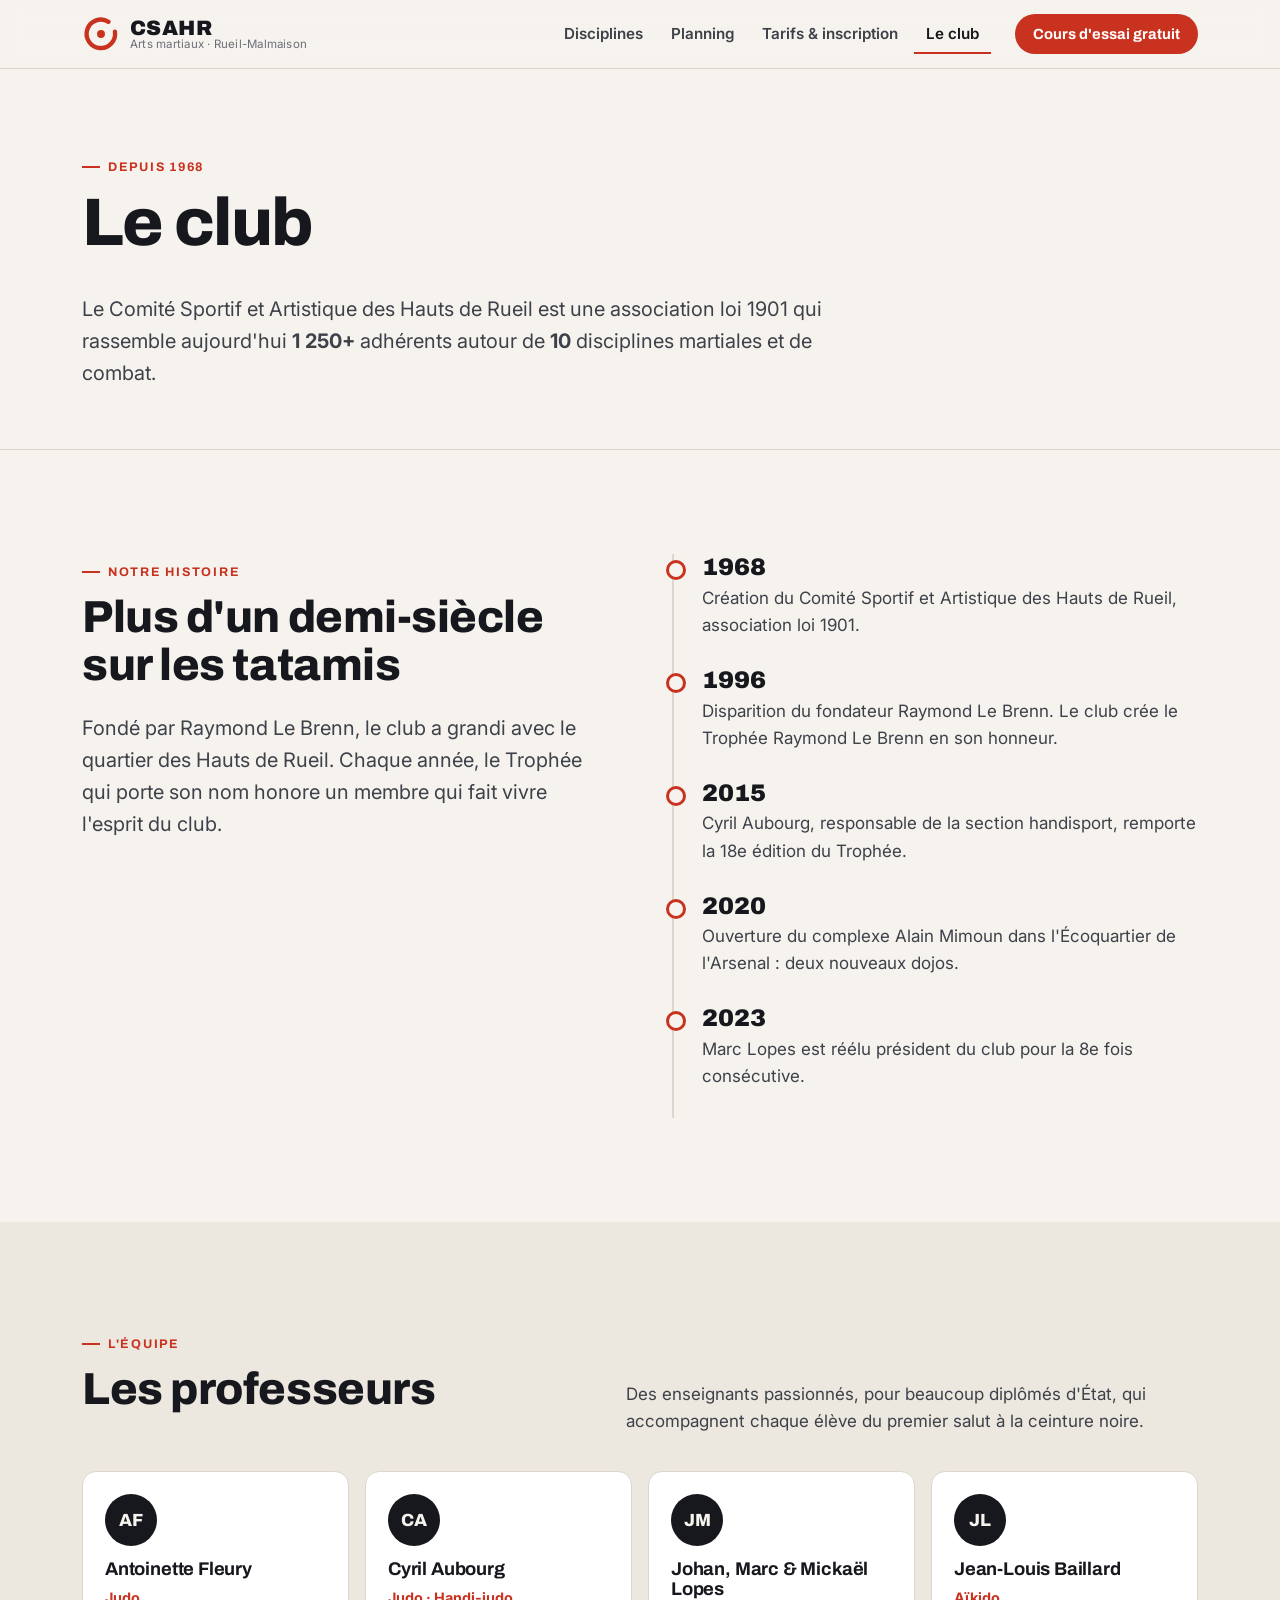
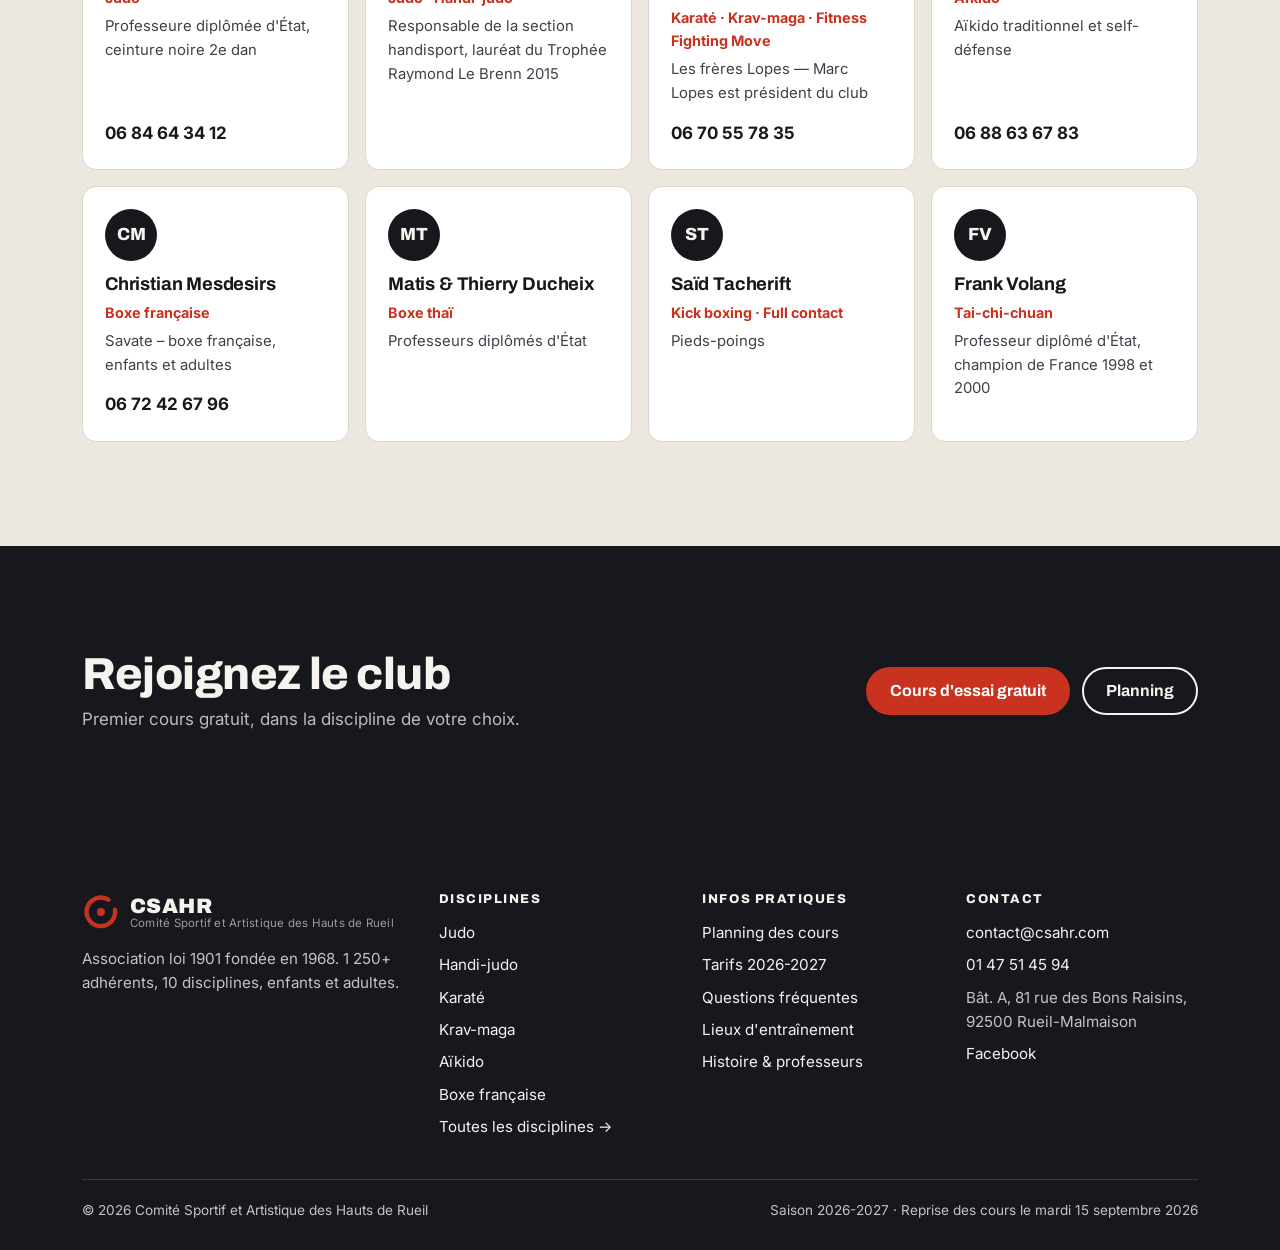
==== club.html @ a5fdcc59 "Refonte complète du site CSAHR Rueil (UX/UI) Site statique sans build : accueil avec sélecteur de di" ====
<!doctype html>
<html lang="fr">
<head>
  <meta charset="utf-8">
  <meta name="viewport" content="width=device-width, initial-scale=1">
  <title>Le club — CSAHR Rueil-Malmaison</title>
  <meta name="description" content="Histoire du Comité Sportif et Artistique des Hauts de Rueil depuis 1968, et l'équipe de professeurs.">
  <meta name="theme-color" content="#16181d">
  <link rel="icon" href="assets/favicon.svg" type="image/svg+xml">
  <link rel="preconnect" href="https://fonts.googleapis.com">
  <link rel="preconnect" href="https://fonts.gstatic.com" crossorigin>
  <link href="https://fonts.googleapis.com/css2?family=Archivo:wght@600;700;800;900&family=Inter:wght@400;500;600;700&display=swap" rel="stylesheet">
  <link rel="stylesheet" href="assets/css/style.css">
</head>
<body data-page="club">
  <a class="skip" href="#main">Aller au contenu</a>
  <header id="site-header"></header>
  <main id="main">

    <section class="page-head">
      <div class="wrap">
        <span class="eyebrow">Depuis 1968</span>
        <h1>Le club</h1>
        <p class="lead">Le Comité Sportif et Artistique des Hauts de Rueil est une association loi 1901 qui rassemble aujourd'hui <strong id="club-members"></strong> adhérents autour de <strong id="club-disciplines"></strong> disciplines martiales et de combat.</p>
      </div>
    </section>

    <section class="section">
      <div class="wrap two-col">
        <div>
          <span class="eyebrow">Notre histoire</span>
          <h2>Plus d'un demi-siècle sur les tatamis</h2>
          <p class="lead">Fondé par Raymond Le Brenn, le club a grandi avec le quartier des Hauts de Rueil. Chaque année, le Trophée qui porte son nom honore un membre qui fait vivre l'esprit du club.</p>
        </div>
        <ol class="timeline" id="timeline"></ol>
      </div>
    </section>

    <section class="section section--tint" id="professeurs">
      <div class="wrap">
        <div class="section-head">
          <div><span class="eyebrow">L'équipe</span><h2>Les professeurs</h2></div>
          <p>Des enseignants passionnés, pour beaucoup diplômés d'État, qui accompagnent chaque élève du premier salut à la ceinture noire.</p>
        </div>
        <div class="teachers" id="teachers"></div>
      </div>
    </section>

    <section class="section section--ink">
      <div class="wrap cta-band">
        <div><h2>Rejoignez le club</h2><p>Premier cours gratuit, dans la discipline de votre choix.</p></div>
        <div class="actions"><a class="btn btn--primary" href="infos.html#essai">Cours d'essai gratuit</a><a class="btn btn--ghost" href="planning.html">Planning</a></div>
      </div>
    </section>
  </main>
  <footer id="site-footer"></footer>
  <script src="assets/js/data.js"></script>
  <script src="assets/js/app.js"></script>
</body>
</html>
---- assets/css/style.css ----
/* =========================================================
   CSAHR — design system
   ========================================================= */
:root {
  --paper: #f6f3ee;
  --paper-2: #ece7df;
  --card: #ffffff;
  --ink: #16181d;
  --ink-2: #3d4149;
  --muted: #6b6f78;
  --line: #dcd6cc;
  --accent: #c8321f;
  --accent-ink: #ffffff;
  --accent-soft: #f7e1dc;
  --focus: #1f5fd1;

  --fam-japonais: #c8321f;
  --fam-pieds-poings: #1f4fa8;
  --fam-self-defense: #2a2d33;
  --fam-bien-etre: #2f7d5b;

  --radius: 14px;
  --radius-sm: 8px;
  --shadow: 0 1px 2px rgba(22, 24, 29, .06), 0 8px 24px rgba(22, 24, 29, .06);
  --maxw: 1180px;
  --gutter: clamp(16px, 4vw, 32px);
  --font-display: "Archivo", system-ui, sans-serif;
  --font-body: "Inter", system-ui, -apple-system, "Segoe UI", sans-serif;
}

@media (prefers-color-scheme: dark) {
  :root:not([data-theme="light"]) {
    --paper: #121317;
    --paper-2: #1a1c21;
    --card: #1e2026;
    --ink: #f2efe9;
    --ink-2: #c9c6c0;
    --muted: #9a9ca3;
    --line: #2e3138;
    --accent: #e5503b;
    --accent-soft: #3a1d18;
    --focus: #7aa7ff;
    --fam-pieds-poings: #5d8be0;
    --fam-self-defense: #a9adb6;
    --fam-bien-etre: #4fb486;
    --shadow: 0 1px 2px rgba(0, 0, 0, .3), 0 8px 24px rgba(0, 0, 0, .25);
  }
}

* { box-sizing: border-box; }
html { scroll-behavior: smooth; -webkit-text-size-adjust: 100%; }
body {
  margin: 0;
  background: var(--paper);
  color: var(--ink);
  font: 400 17px/1.6 var(--font-body);
  -webkit-font-smoothing: antialiased;
}
img, svg { display: block; max-width: 100%; }
a { color: inherit; }
:focus-visible { outline: 3px solid var(--focus); outline-offset: 2px; border-radius: 4px; }
h1, h2, h3, h4 { font-family: var(--font-display); line-height: 1.08; margin: 0 0 .5em; letter-spacing: -.01em; }
h1 { font-size: clamp(2.5rem, 7vw, 5.2rem); font-weight: 800; letter-spacing: -.025em; }
h2 { font-size: clamp(1.8rem, 4vw, 2.8rem); font-weight: 800; }
h3 { font-size: 1.25rem; font-weight: 700; }
p { margin: 0 0 1em; }
.sr-only { position: absolute; width: 1px; height: 1px; overflow: hidden; clip: rect(0 0 0 0); white-space: nowrap; }
.skip { position: absolute; left: -999px; top: 8px; background: var(--ink); color: var(--paper); padding: 8px 14px; border-radius: 6px; z-index: 100; }
.skip:focus { left: 8px; }

.wrap { max-width: var(--maxw); margin: 0 auto; padding: 0 var(--gutter); }
.section { padding: clamp(56px, 9vw, 104px) 0; }
.section--tint { background: var(--paper-2); }
.section--ink { background: var(--ink); color: var(--paper); }
.eyebrow {
  display: inline-flex; align-items: center; gap: 8px;
  font: 700 .78rem/1 var(--font-display); text-transform: uppercase; letter-spacing: .14em;
  color: var(--accent); margin-bottom: 14px;
}
.eyebrow::before { content: ""; width: 18px; height: 2px; background: currentColor; }
.lead { font-size: clamp(1.05rem, 1.6vw, 1.25rem); color: var(--ink-2); max-width: 60ch; }
.section-head { display: flex; flex-wrap: wrap; align-items: end; justify-content: space-between; gap: 16px 32px; margin-bottom: 36px; }
.section-head p { margin: 0; max-width: 52ch; color: var(--ink-2); }

/* ---------- Buttons ---------- */
.btn {
  display: inline-flex; align-items: center; justify-content: center; gap: 8px;
  min-height: 48px; padding: 0 22px; border-radius: 999px; border: 2px solid transparent;
  font: 700 1rem/1 var(--font-display); text-decoration: none; cursor: pointer;
  transition: transform .15s ease, background .15s ease, color .15s ease, border-color .15s ease;
}
.btn:active { transform: translateY(1px); }
.btn--primary { background: var(--accent); color: var(--accent-ink); }
.btn--primary:hover { background: color-mix(in srgb, var(--accent) 86%, black); }
.btn--ghost { border-color: var(--ink); color: var(--ink); background: transparent; }
.btn--ghost:hover { background: var(--ink); color: var(--paper); }
.section--ink .btn--ghost { border-color: var(--paper); color: var(--paper); }
.section--ink .btn--ghost:hover { background: var(--paper); color: var(--ink); }
.btn--sm { min-height: 40px; padding: 0 16px; font-size: .92rem; }
.btn svg { width: 18px; height: 18px; }

/* ---------- Header ---------- */
.site-header {
  position: sticky; top: 0; z-index: 50;
  background: color-mix(in srgb, var(--paper) 88%, transparent);
  backdrop-filter: saturate(1.4) blur(12px);
  -webkit-backdrop-filter: saturate(1.4) blur(12px);
  border-bottom: 1px solid var(--line);
}
.site-header .wrap { display: flex; align-items: center; gap: 24px; height: 68px; }
.brand { display: flex; align-items: center; gap: 10px; text-decoration: none; margin-right: auto; }
.brand-mark { width: 38px; height: 38px; color: var(--accent); flex: none; }
.brand-text { display: flex; flex-direction: column; line-height: 1.05; }
.brand-text strong { font: 900 1.3rem/1 var(--font-display); letter-spacing: .02em; }
.brand-text span { font-size: .72rem; color: var(--muted); letter-spacing: .02em; }
.nav { display: flex; align-items: center; gap: 4px; }
.nav a {
  text-decoration: none; font-weight: 600; font-size: .95rem; color: var(--ink-2);
  padding: 8px 12px; border-radius: 8px;
}
.nav a:hover { color: var(--ink); background: var(--paper-2); }
.nav a[aria-current="page"] { color: var(--ink); box-shadow: inset 0 -2px 0 var(--accent); border-radius: 0; }
.menu-toggle {
  display: none; width: 44px; height: 44px; border: 0; background: transparent; color: var(--ink);
  border-radius: 10px; cursor: pointer;
}
.menu-toggle svg { width: 26px; height: 26px; margin: auto; }

@media (max-width: 920px) {
  .menu-toggle { display: grid; }
  .header-cta { display: none; }
  .nav {
    position: fixed; inset: 68px 0 auto 0; flex-direction: column; align-items: stretch; gap: 0;
    background: var(--paper); border-bottom: 1px solid var(--line); padding: 8px var(--gutter) 20px;
    transform: translateY(-8px); opacity: 0; visibility: hidden; transition: .2s ease;
    box-shadow: var(--shadow);
  }
  .nav.is-open { transform: none; opacity: 1; visibility: visible; }
  .nav a { padding: 14px 4px; font-size: 1.1rem; border-bottom: 1px solid var(--line); border-radius: 0; }
  .nav a[aria-current="page"] { box-shadow: inset 3px 0 0 var(--accent); padding-left: 14px; }
  .nav .btn { margin-top: 16px; }
}
@media (min-width: 921px) { .nav .btn { display: none; } }

/* ---------- Hero ---------- */
.hero { position: relative; overflow: hidden; padding: clamp(48px, 8vw, 96px) 0 clamp(56px, 8vw, 88px); }
.hero-grid { display: grid; grid-template-columns: 1.15fr .85fr; gap: clamp(32px, 5vw, 64px); align-items: center; }
.hero h1 span { color: var(--accent); }
.hero .lead { margin-bottom: 28px; }
.hero-actions { display: flex; flex-wrap: wrap; gap: 12px; }
.hero-enso {
  position: absolute; right: -120px; top: -80px; width: 620px; height: 620px;
  color: var(--accent); opacity: .07; pointer-events: none;
}
.badge-row { display: flex; flex-wrap: wrap; gap: 8px 20px; margin-top: 28px; color: var(--ink-2); font-size: .93rem; }
.badge-row span { display: inline-flex; align-items: center; gap: 6px; }
.badge-row svg { width: 18px; height: 18px; color: var(--accent); }

@media (max-width: 920px) { .hero-grid { grid-template-columns: 1fr; } }

/* ---------- Finder ---------- */
.finder {
  background: var(--card); border: 1px solid var(--line); border-radius: 20px;
  padding: clamp(20px, 3vw, 28px); box-shadow: var(--shadow); position: relative;
}
.finder h2 { font-size: 1.5rem; margin-bottom: 4px; }
.finder > p { color: var(--muted); font-size: .95rem; }
.field { margin-top: 18px; }
.field-label { display: block; font-weight: 700; font-size: .85rem; text-transform: uppercase; letter-spacing: .08em; color: var(--muted); margin-bottom: 8px; }
.chips { display: flex; flex-wrap: wrap; gap: 8px; }
.chip {
  border: 1.5px solid var(--line); background: transparent; color: var(--ink);
  min-height: 40px; padding: 0 14px; border-radius: 999px; font: 600 .92rem/1 var(--font-body); cursor: pointer;
  transition: .15s ease;
}
.chip:hover { border-color: var(--ink-2); }
.chip[aria-pressed="true"] { background: var(--ink); border-color: var(--ink); color: var(--paper); }
.finder-results { margin-top: 20px; border-top: 1px solid var(--line); padding-top: 16px; }
.finder-count { font-size: .9rem; color: var(--muted); margin-bottom: 10px; }
.finder-list { list-style: none; margin: 0; padding: 0; display: grid; gap: 6px; max-height: 260px; overflow: auto; }
.finder-list a {
  display: flex; align-items: center; justify-content: space-between; gap: 12px;
  text-decoration: none; padding: 10px 12px; border-radius: 10px; background: var(--paper);
}
.finder-list a:hover { background: var(--accent-soft); }
.finder-list strong { font-family: var(--font-display); }
.finder-list small { color: var(--muted); }

/* ---------- Stats ---------- */
.stats { display: grid; grid-template-columns: repeat(4, 1fr); gap: 1px; background: color-mix(in srgb, var(--paper) 18%, transparent); border-radius: var(--radius); overflow: hidden; }
.stat { background: var(--ink); padding: 28px 24px; }
.stat strong { display: block; font: 900 clamp(2rem, 4.5vw, 3.2rem)/1 var(--font-display); color: var(--paper); }
.stat span { color: color-mix(in srgb, var(--paper) 70%, transparent); font-size: .95rem; }
@media (max-width: 720px) { .stats { grid-template-columns: repeat(2, 1fr); } }

/* ---------- Discipline cards ---------- */
.filters { display: flex; flex-wrap: wrap; gap: 8px; margin-bottom: 24px; }
.grid-cards { display: grid; grid-template-columns: repeat(auto-fill, minmax(260px, 1fr)); gap: 16px; }
.dcard {
  --fam: var(--accent);
  position: relative; display: flex; flex-direction: column; gap: 10px;
  background: var(--card); border: 1px solid var(--line); border-radius: var(--radius);
  padding: 22px; text-decoration: none; min-height: 230px;
  transition: transform .2s ease, box-shadow .2s ease, border-color .2s ease;
}
.dcard::before { content: ""; position: absolute; left: 0; top: 18px; bottom: 18px; width: 4px; border-radius: 0 4px 4px 0; background: var(--fam); }
.dcard:hover { transform: translateY(-3px); box-shadow: var(--shadow); border-color: color-mix(in srgb, var(--fam) 40%, var(--line)); }
.dcard h3 { font-size: 1.45rem; margin: 0; }
.dcard p { color: var(--ink-2); font-size: .95rem; margin: 0; flex: 1; }
.dcard .meta { display: flex; flex-wrap: wrap; gap: 6px; }
.dcard .go { display: inline-flex; align-items: center; gap: 6px; font-weight: 700; font-size: .9rem; color: var(--fam); }
.dcard .go svg { width: 16px; height: 16px; transition: transform .2s; }
.dcard:hover .go svg { transform: translateX(3px); }
.tag {
  display: inline-flex; align-items: center; min-height: 26px; padding: 0 10px; border-radius: 999px;
  font-size: .78rem; font-weight: 700; background: var(--paper-2); color: var(--ink-2);
}
.tag--fam { background: color-mix(in srgb, var(--fam) 14%, transparent); color: var(--fam); }
[data-family="japonais"] { --fam: var(--fam-japonais); }
[data-family="pieds-poings"] { --fam: var(--fam-pieds-poings); }
[data-family="self-defense"] { --fam: var(--fam-self-defense); }
[data-family="bien-etre"] { --fam: var(--fam-bien-etre); }
.empty { padding: 32px; text-align: center; color: var(--muted); border: 1.5px dashed var(--line); border-radius: var(--radius); }

/* ---------- Steps ---------- */
.steps { display: grid; grid-template-columns: repeat(3, 1fr); gap: 16px; counter-reset: step; list-style: none; margin: 0; padding: 0; }
.step { background: var(--card); border: 1px solid var(--line); border-radius: var(--radius); padding: 26px; counter-increment: step; }
.step::before {
  content: counter(step, decimal-leading-zero); display: block;
  font: 900 2.4rem/1 var(--font-display); color: var(--accent); margin-bottom: 14px;
}
.step p { color: var(--ink-2); margin: 0; font-size: .97rem; }
@media (max-width: 820px) { .steps { grid-template-columns: 1fr; } }

/* ---------- Venues ---------- */
.venues { display: grid; grid-template-columns: repeat(auto-fill, minmax(240px, 1fr)); gap: 16px; }
.venue { background: var(--card); border: 1px solid var(--line); border-radius: var(--radius); padding: 22px; display: flex; flex-direction: column; gap: 6px; }
.venue h3 { margin: 0; font-size: 1.15rem; }
.venue p { margin: 0; color: var(--ink-2); font-size: .95rem; }
.venue small { color: var(--muted); }
.venue a.link { margin-top: auto; padding-top: 10px; font-weight: 700; font-size: .92rem; color: var(--accent); text-decoration: none; }
.venue a.link:hover { text-decoration: underline; }

/* ---------- FAQ ---------- */
.faq { display: grid; gap: 10px; max-width: 820px; }
.faq details { background: var(--card); border: 1px solid var(--line); border-radius: var(--radius); }
.faq summary {
  list-style: none; cursor: pointer; padding: 18px 56px 18px 22px; position: relative;
  font: 700 1.08rem/1.35 var(--font-display);
}
.faq summary::-webkit-details-marker { display: none; }
.faq summary::after {
  content: ""; position: absolute; right: 22px; top: 50%; width: 12px; height: 12px; margin-top: -8px;
  border-right: 2.5px solid var(--accent); border-bottom: 2.5px solid var(--accent); transform: rotate(45deg); transition: .2s;
}
.faq details[open] summary::after { transform: rotate(-135deg); margin-top: -2px; }
.faq details > div { padding: 0 22px 20px; color: var(--ink-2); }

/* ---------- CTA band ---------- */
.cta-band { display: grid; grid-template-columns: 1fr auto; align-items: center; gap: 24px; }
.cta-band h2 { margin-bottom: 8px; }
.cta-band p { margin: 0; color: color-mix(in srgb, var(--paper) 75%, transparent); }
.cta-band .actions { display: flex; flex-wrap: wrap; gap: 12px; }
@media (max-width: 760px) { .cta-band { grid-template-columns: 1fr; } }

/* ---------- Page header ---------- */
.page-head { padding: clamp(40px, 7vw, 80px) 0 clamp(28px, 4vw, 40px); border-bottom: 1px solid var(--line); }
.page-head h1 { font-size: clamp(2.3rem, 6vw, 4.2rem); }
.crumbs { font-size: .9rem; color: var(--muted); margin-bottom: 16px; }
.crumbs a { color: var(--muted); }

/* ---------- Discipline detail ---------- */
.detail-grid { display: grid; grid-template-columns: 1fr 360px; gap: clamp(28px, 4vw, 56px); align-items: start; }
.detail-aside { position: sticky; top: 88px; display: grid; gap: 16px; }
.panel { background: var(--card); border: 1px solid var(--line); border-radius: var(--radius); padding: 22px; }
.panel h2 { font-size: 1.2rem; margin-bottom: 12px; }
.facts { display: grid; grid-template-columns: repeat(3, 1fr); gap: 12px; margin: 28px 0 8px; }
.fact { background: var(--card); border: 1px solid var(--line); border-radius: var(--radius-sm); padding: 14px 16px; }
.fact small { display: block; color: var(--muted); font-size: .78rem; text-transform: uppercase; letter-spacing: .08em; font-weight: 700; }
.fact strong { font-family: var(--font-display); font-size: 1.05rem; }
.price-list { list-style: none; margin: 0; padding: 0; }
.price-list li { display: flex; justify-content: space-between; gap: 16px; padding: 12px 0; border-bottom: 1px solid var(--line); }
.price-list li:last-child { border-bottom: 0; }
.price-list span small { display: block; color: var(--muted); font-size: .85rem; }
.price-list strong { font: 800 1.3rem/1.2 var(--font-display); white-space: nowrap; }
.note { font-size: .88rem; color: var(--muted); margin: 12px 0 0; }
.slot-list { list-style: none; margin: 0; padding: 0; display: grid; gap: 8px; }
.slot-list li { display: grid; grid-template-columns: 90px 1fr; gap: 12px; padding: 12px 14px; background: var(--paper); border-radius: var(--radius-sm); }
.slot-list .d { font: 800 1rem/1.3 var(--font-display); }
.slot-list .t { font-weight: 700; }
.slot-list .l { display: block; color: var(--muted); font-size: .9rem; }
.contact-line { display: flex; align-items: center; gap: 10px; font-weight: 700; text-decoration: none; padding: 10px 0; }
.contact-line svg { width: 20px; height: 20px; color: var(--accent); flex: none; }
@media (max-width: 920px) {
  .detail-grid { grid-template-columns: 1fr; }
  .detail-aside { position: static; }
  .facts { grid-template-columns: 1fr 1fr; }
}

/* ---------- Planning ---------- */
.planning-toolbar { display: grid; gap: 14px; margin-bottom: 24px; }
.planning-toolbar .row { display: flex; flex-wrap: wrap; align-items: center; gap: 8px; }
.planning-toolbar .row > span { font-weight: 700; font-size: .82rem; text-transform: uppercase; letter-spacing: .08em; color: var(--muted); min-width: 92px; }
select.input {
  min-height: 42px; padding: 0 36px 0 14px; border-radius: 999px; border: 1.5px solid var(--line);
  background: var(--card); color: var(--ink); font: 600 .95rem var(--font-body);
}
.week { display: grid; grid-template-columns: repeat(6, minmax(0, 1fr)); gap: 12px; }
.day { min-width: 0; }
.day h2 { font-size: 1rem; text-transform: uppercase; letter-spacing: .1em; padding: 10px 0; border-bottom: 2px solid var(--ink); margin-bottom: 10px; }
.day h2 { white-space: nowrap; display: flex; align-items: center; gap: 8px; }
.day.is-today h2 { color: var(--accent); border-color: var(--accent); }
.today-pill { font-size: .66rem; letter-spacing: .06em; padding: 3px 7px; border-radius: 999px; background: var(--accent); color: var(--accent-ink); }
.day ol { list-style: none; padding: 0; margin: 0; display: grid; gap: 8px; }
.slot {
  display: block; text-decoration: none; background: var(--card); border: 1px solid var(--line);
  border-left: 4px solid var(--fam); border-radius: var(--radius-sm); padding: 10px 12px;
  transition: box-shadow .15s ease, transform .15s ease;
}
.slot:hover { box-shadow: var(--shadow); transform: translateY(-1px); }
.slot time { font-weight: 800; font-size: .9rem; font-family: var(--font-display); }
.slot strong { display: block; font-family: var(--font-display); font-size: 1.02rem; line-height: 1.2; margin: 2px 0; }
.slot span { display: block; font-size: .82rem; color: var(--muted); line-height: 1.35; }
.day-empty { font-size: .88rem; color: var(--muted); padding: 10px 0; }
@media (max-width: 1080px) { .week { grid-template-columns: repeat(3, minmax(0, 1fr)); } }
@media (max-width: 640px) { .week { grid-template-columns: 1fr; } }
.legend { display: flex; flex-wrap: wrap; gap: 8px 18px; margin-top: 28px; font-size: .9rem; color: var(--ink-2); }
.legend span { display: inline-flex; align-items: center; gap: 8px; }
.legend i { width: 12px; height: 12px; border-radius: 3px; background: var(--fam); }
.callout { display: flex; gap: 14px; background: var(--accent-soft); border-radius: var(--radius); padding: 18px 20px; margin-top: 28px; }
.callout svg { width: 22px; height: 22px; color: var(--accent); flex: none; margin-top: 2px; }
.callout p { margin: 0; color: var(--ink); }

/* ---------- Tarifs table ---------- */
.table-wrap { overflow-x: auto; border: 1px solid var(--line); border-radius: var(--radius); background: var(--card); }
table.prices { width: 100%; border-collapse: collapse; min-width: 560px; }
table.prices th, table.prices td { text-align: left; padding: 14px 18px; border-bottom: 1px solid var(--line); vertical-align: top; }
table.prices thead th { font-size: .78rem; text-transform: uppercase; letter-spacing: .08em; color: var(--muted); background: var(--paper-2); }
table.prices tbody tr:last-child td { border-bottom: 0; }
table.prices td.amount { font: 800 1.1rem var(--font-display); white-space: nowrap; text-align: right; }
table.prices th.amount { text-align: right; }
table.prices a { font-weight: 700; text-decoration: none; }
table.prices a:hover { color: var(--accent); }
.pay { display: grid; grid-template-columns: repeat(3, 1fr); gap: 16px; margin-top: 24px; }
@media (max-width: 760px) { .pay { grid-template-columns: 1fr; } }

/* ---------- Club page ---------- */
.timeline { list-style: none; margin: 0; padding: 0; border-left: 2px solid var(--line); max-width: 760px; }
.timeline li { position: relative; padding: 0 0 28px 28px; }
.timeline li::before { content: ""; position: absolute; left: -8px; top: 6px; width: 14px; height: 14px; border-radius: 50%; background: var(--paper); border: 3px solid var(--accent); }
.timeline strong { display: block; font: 900 1.5rem/1.1 var(--font-display); }
.timeline p { margin: 4px 0 0; color: var(--ink-2); }
.teachers { display: grid; grid-template-columns: repeat(auto-fill, minmax(260px, 1fr)); gap: 16px; }
.teacher { background: var(--card); border: 1px solid var(--line); border-radius: var(--radius); padding: 22px; display: flex; flex-direction: column; gap: 6px; }
.teacher .avatar {
  width: 52px; height: 52px; border-radius: 50%; display: grid; place-items: center;
  background: var(--ink); color: var(--paper); font: 800 1.1rem var(--font-display); margin-bottom: 8px;
}
.teacher h3 { margin: 0; font-size: 1.15rem; }
.teacher .role { color: var(--accent); font-weight: 700; font-size: .9rem; }
.teacher p { margin: 0; color: var(--ink-2); font-size: .93rem; }
.teacher a { margin-top: auto; padding-top: 8px; font-weight: 700; text-decoration: none; }
.teacher a:hover { color: var(--accent); }
.two-col { display: grid; grid-template-columns: 1fr 1fr; gap: clamp(28px, 5vw, 72px); align-items: start; }
@media (max-width: 820px) { .two-col { grid-template-columns: 1fr; } }

/* ---------- Footer ---------- */
.site-footer { background: var(--ink); color: color-mix(in srgb, var(--paper) 78%, transparent); padding: 56px 0 28px; font-size: .95rem; }
.site-footer a { color: var(--paper); text-decoration: none; }
.site-footer a:hover { text-decoration: underline; }
.footer-grid { display: grid; grid-template-columns: 1.4fr 1fr 1fr 1fr; gap: 32px; }
.site-footer h2 { font-size: .8rem; text-transform: uppercase; letter-spacing: .12em; color: var(--paper); margin-bottom: 14px; }
.site-footer ul { list-style: none; margin: 0; padding: 0; display: grid; gap: 8px; }
.site-footer .brand-text strong { color: var(--paper); }
.site-footer .brand-text span { color: color-mix(in srgb, var(--paper) 60%, transparent); }
.footer-bottom { margin-top: 40px; padding-top: 20px; border-top: 1px solid color-mix(in srgb, var(--paper) 15%, transparent); display: flex; flex-wrap: wrap; justify-content: space-between; gap: 12px; font-size: .85rem; }
@media (max-width: 820px) { .footer-grid { grid-template-columns: 1fr 1fr; } .footer-grid > :first-child { grid-column: 1 / -1; } }

/* ---------- Mobile sticky CTA ---------- */
.mobile-cta { display: none; }
@media (max-width: 720px) {
  .mobile-cta {
    display: flex; gap: 8px; position: fixed; left: 12px; right: 12px; bottom: 12px; z-index: 40;
    padding: 8px; border-radius: 999px; background: var(--ink); box-shadow: 0 10px 30px rgba(0,0,0,.25);
  }
  .mobile-cta .btn { flex: 1; min-height: 44px; }
  .mobile-cta .btn--ghost { border-color: transparent; color: var(--paper); }
  body { padding-bottom: 76px; }
}

@media (prefers-reduced-motion: reduce) {
  *, *::before, *::after { transition: none !important; scroll-behavior: auto !important; }
}
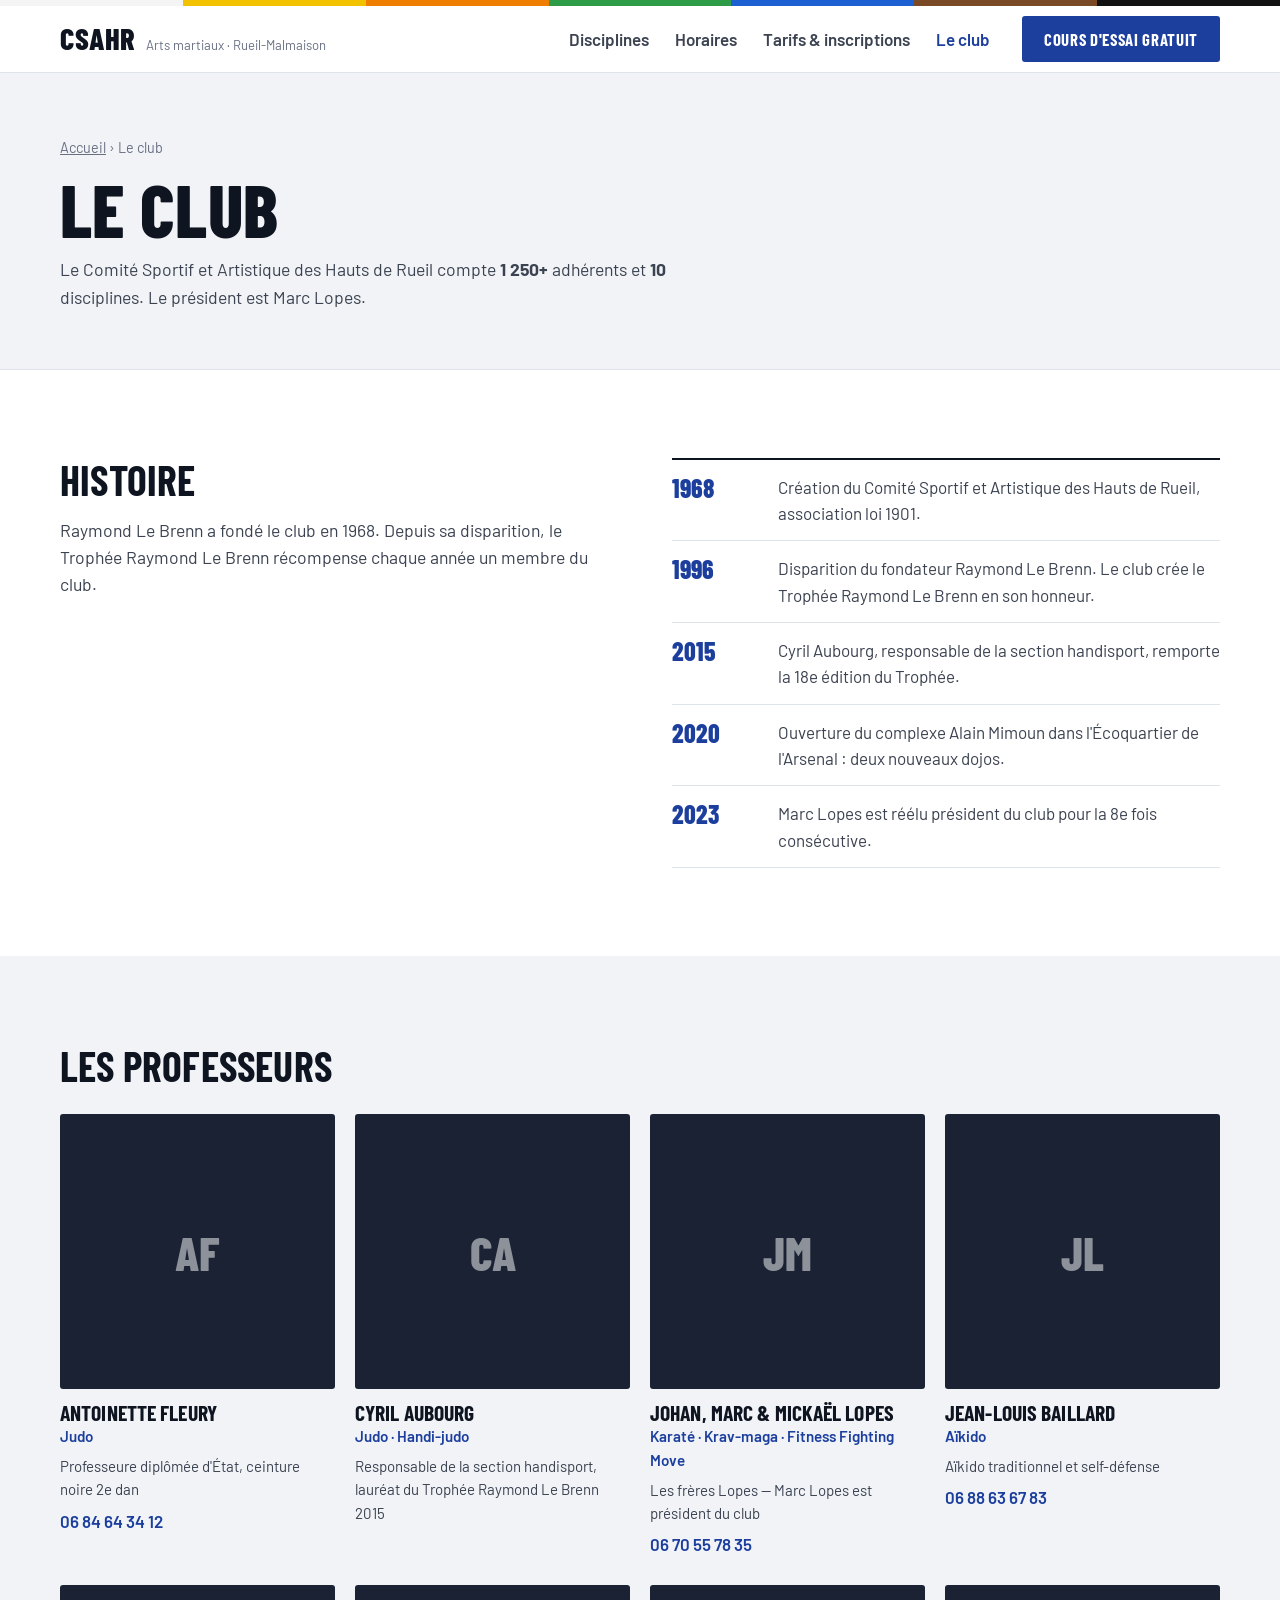
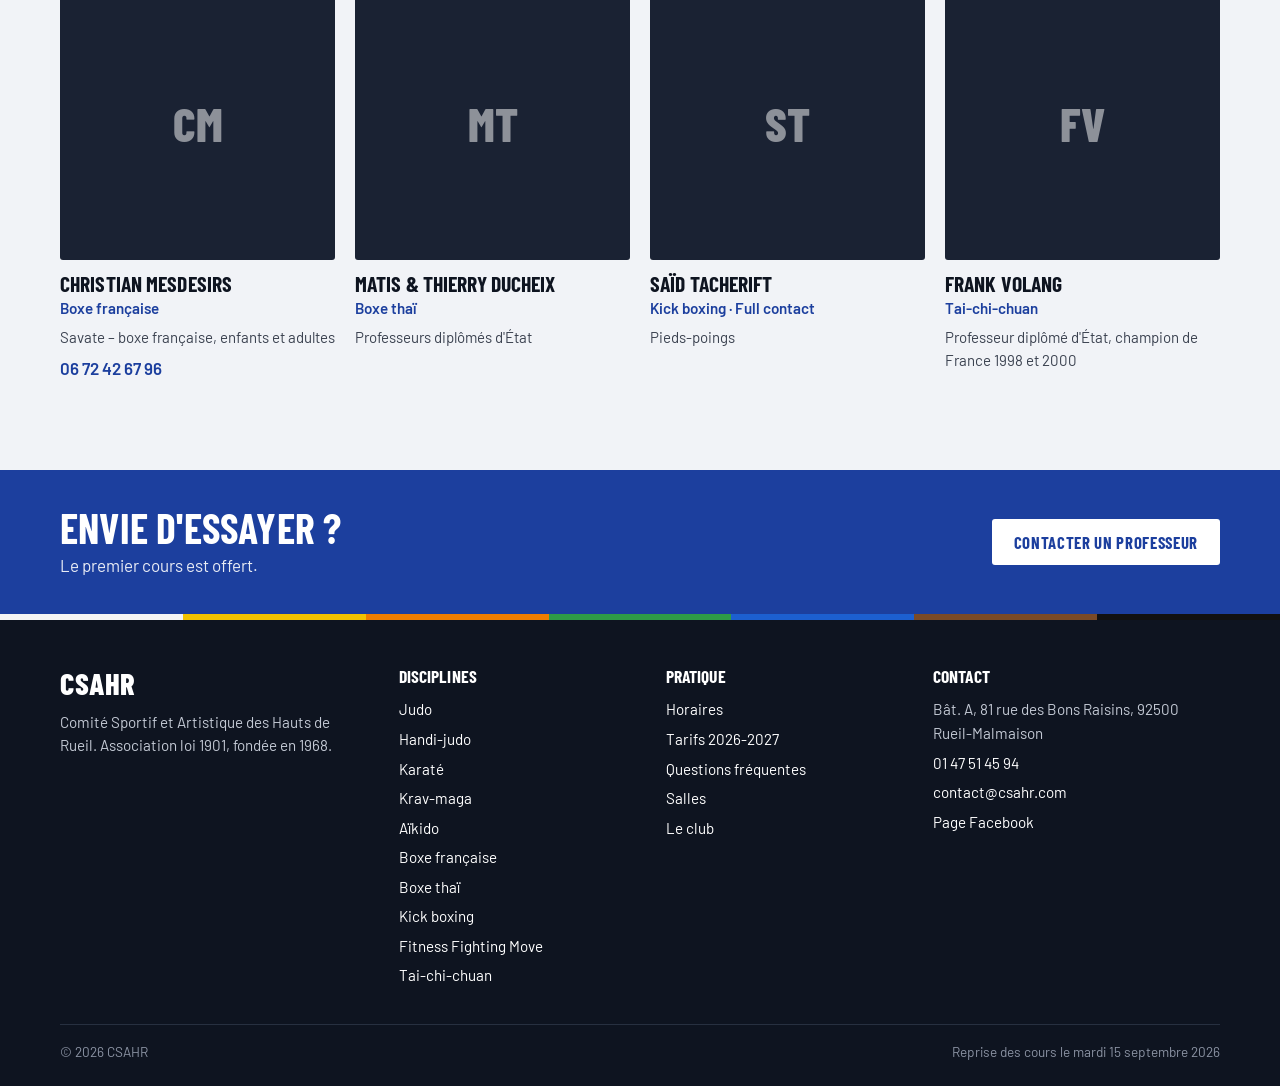
==== commit 21abbf0f: "Nouvelle identité visuelle et emplacements photo Typo condensée, bleu judogi, bande de couleurs de c" ====
--- a/club.html
+++ b/club.html
@@ -2,14 +2,13 @@
 <html lang="fr">
 <head>
   <meta charset="utf-8">
-  <meta name="viewport" content="width=device-width, initial-scale=1">
-  <title>Le club — CSAHR Rueil-Malmaison</title>
-  <meta name="description" content="Histoire du Comité Sportif et Artistique des Hauts de Rueil depuis 1968, et l'équipe de professeurs.">
-  <meta name="theme-color" content="#16181d">
+  <meta name="viewport" content="width=device-width, initial-scale=1, viewport-fit=cover">
+  <title>Le club | CSAHR Rueil-Malmaison</title>
+  <meta name="description" content="Histoire du Comité Sportif et Artistique des Hauts de Rueil depuis 1968 et ses professeurs.">
   <link rel="icon" href="assets/favicon.svg" type="image/svg+xml">
   <link rel="preconnect" href="https://fonts.googleapis.com">
   <link rel="preconnect" href="https://fonts.gstatic.com" crossorigin>
-  <link href="https://fonts.googleapis.com/css2?family=Archivo:wght@600;700;800;900&family=Inter:wght@400;500;600;700&display=swap" rel="stylesheet">
+  <link href="https://fonts.googleapis.com/css2?family=Barlow+Condensed:wght@600;700;800&family=Barlow:wght@400;500;600;700&display=swap" rel="stylesheet">
   <link rel="stylesheet" href="assets/css/style.css">
 </head>
 <body data-page="club">
@@ -19,37 +18,33 @@
 
     <section class="page-head">
       <div class="wrap">
-        <span class="eyebrow">Depuis 1968</span>
+        <nav class="crumbs" aria-label="Fil d'Ariane"><a href="index.html">Accueil</a> › Le club</nav>
         <h1>Le club</h1>
-        <p class="lead">Le Comité Sportif et Artistique des Hauts de Rueil est une association loi 1901 qui rassemble aujourd'hui <strong id="club-members"></strong> adhérents autour de <strong id="club-disciplines"></strong> disciplines martiales et de combat.</p>
+        <p class="intro">Le Comité Sportif et Artistique des Hauts de Rueil compte <b id="club-members"></b> adhérents et <b id="club-disciplines"></b> disciplines. Le président est Marc Lopes.</p>
       </div>
     </section>
 
     <section class="section">
-      <div class="wrap two-col">
+      <div class="wrap split" style="align-items:start">
         <div>
-          <span class="eyebrow">Notre histoire</span>
-          <h2>Plus d'un demi-siècle sur les tatamis</h2>
-          <p class="lead">Fondé par Raymond Le Brenn, le club a grandi avec le quartier des Hauts de Rueil. Chaque année, le Trophée qui porte son nom honore un membre qui fait vivre l'esprit du club.</p>
+          <h2>Histoire</h2>
+          <p class="intro">Raymond Le Brenn a fondé le club en 1968. Depuis sa disparition, le Trophée Raymond Le Brenn récompense chaque année un membre du club.</p>
         </div>
         <ol class="timeline" id="timeline"></ol>
       </div>
     </section>
 
-    <section class="section section--tint" id="professeurs">
+    <section class="section section--alt" id="professeurs">
       <div class="wrap">
-        <div class="section-head">
-          <div><span class="eyebrow">L'équipe</span><h2>Les professeurs</h2></div>
-          <p>Des enseignants passionnés, pour beaucoup diplômés d'État, qui accompagnent chaque élève du premier salut à la ceinture noire.</p>
-        </div>
+        <div class="section-title"><h2>Les professeurs</h2></div>
         <div class="teachers" id="teachers"></div>
       </div>
     </section>
 
-    <section class="section section--ink">
-      <div class="wrap cta-band">
-        <div><h2>Rejoignez le club</h2><p>Premier cours gratuit, dans la discipline de votre choix.</p></div>
-        <div class="actions"><a class="btn btn--primary" href="infos.html#essai">Cours d'essai gratuit</a><a class="btn btn--ghost" href="planning.html">Planning</a></div>
+    <section class="trial">
+      <div class="wrap">
+        <div><h2>Envie d'essayer ?</h2><p>Le premier cours est offert.</p></div>
+        <a class="btn" href="infos.html#essai">Contacter un professeur</a>
       </div>
     </section>
   </main>
--- a/assets/css/style.css
+++ b/assets/css/style.css
@@ -1,393 +1,345 @@
-/* =========================================================
-   CSAHR — design system
-   ========================================================= */
+/* CSAHR — club d'arts martiaux, Rueil-Malmaison.
+   Mise en page : site de club, photos en avant, typo condensée « affiche de gala »,
+   bleu judogi comme seule couleur d'accent, bande de couleurs de ceintures en signature. */
 :root {
-  --paper: #f6f3ee;
-  --paper-2: #ece7df;
-  --card: #ffffff;
-  --ink: #16181d;
-  --ink-2: #3d4149;
-  --muted: #6b6f78;
-  --line: #dcd6cc;
-  --accent: #c8321f;
+  --bg: #ffffff;
+  --bg-2: #f1f3f7;
+  --ink: #0e1420;
+  --ink-2: #3b4250;
+  --muted: #687082;
+  --line: #dfe3ea;
+  --accent: #1c3f9e;
+  --accent-hover: #15307a;
   --accent-ink: #ffffff;
-  --accent-soft: #f7e1dc;
-  --focus: #1f5fd1;
-
-  --fam-japonais: #c8321f;
-  --fam-pieds-poings: #1f4fa8;
-  --fam-self-defense: #2a2d33;
-  --fam-bien-etre: #2f7d5b;
-
-  --radius: 14px;
-  --radius-sm: 8px;
-  --shadow: 0 1px 2px rgba(22, 24, 29, .06), 0 8px 24px rgba(22, 24, 29, .06);
-  --maxw: 1180px;
-  --gutter: clamp(16px, 4vw, 32px);
-  --font-display: "Archivo", system-ui, sans-serif;
-  --font-body: "Inter", system-ui, -apple-system, "Segoe UI", sans-serif;
-}
-
+  --accent-soft: #e6ecfa;
+  --photo-fallback: #1a2233;
+  --on-photo: #ffffff;
+  --focus: #e8a400;
+
+  --belt-1: #f4f4f4;
+  --belt-2: #f2c200;
+  --belt-3: #ef7d00;
+  --belt-4: #2e9b47;
+  --belt-5: #1c5fd0;
+  --belt-6: #7a4a26;
+  --belt-7: #111111;
+
+  --display: "Barlow Condensed", "Arial Narrow", "Roboto Condensed", sans-serif;
+  --body: "Barlow", "Helvetica Neue", Arial, sans-serif;
+  --r: 3px;
+  --maxw: 1200px;
+  --gutter: 20px;
+}
 @media (prefers-color-scheme: dark) {
   :root:not([data-theme="light"]) {
-    --paper: #121317;
-    --paper-2: #1a1c21;
-    --card: #1e2026;
-    --ink: #f2efe9;
-    --ink-2: #c9c6c0;
-    --muted: #9a9ca3;
-    --line: #2e3138;
-    --accent: #e5503b;
-    --accent-soft: #3a1d18;
-    --focus: #7aa7ff;
-    --fam-pieds-poings: #5d8be0;
-    --fam-self-defense: #a9adb6;
-    --fam-bien-etre: #4fb486;
-    --shadow: 0 1px 2px rgba(0, 0, 0, .3), 0 8px 24px rgba(0, 0, 0, .25);
+    --bg: #0d1117;
+    --bg-2: #151b24;
+    --ink: #eef1f6;
+    --ink-2: #c3c9d4;
+    --muted: #8b93a3;
+    --line: #273040;
+    --accent: #7c9cff;
+    --accent-hover: #a3baff;
+    --accent-ink: #0d1117;
+    --accent-soft: #17233f;
+    --photo-fallback: #1b2433;
+    color-scheme: dark;
   }
 }
+:root[data-theme="dark"] {
+  --bg: #0d1117;
+  --bg-2: #151b24;
+  --ink: #eef1f6;
+  --ink-2: #c3c9d4;
+  --muted: #8b93a3;
+  --line: #273040;
+  --accent: #7c9cff;
+  --accent-hover: #a3baff;
+  --accent-ink: #0d1117;
+  --accent-soft: #17233f;
+  --photo-fallback: #1b2433;
+  color-scheme: dark;
+}
 
 * { box-sizing: border-box; }
-html { scroll-behavior: smooth; -webkit-text-size-adjust: 100%; }
-body {
-  margin: 0;
-  background: var(--paper);
-  color: var(--ink);
-  font: 400 17px/1.6 var(--font-body);
-  -webkit-font-smoothing: antialiased;
-}
-img, svg { display: block; max-width: 100%; }
-a { color: inherit; }
-:focus-visible { outline: 3px solid var(--focus); outline-offset: 2px; border-radius: 4px; }
-h1, h2, h3, h4 { font-family: var(--font-display); line-height: 1.08; margin: 0 0 .5em; letter-spacing: -.01em; }
-h1 { font-size: clamp(2.5rem, 7vw, 5.2rem); font-weight: 800; letter-spacing: -.025em; }
-h2 { font-size: clamp(1.8rem, 4vw, 2.8rem); font-weight: 800; }
-h3 { font-size: 1.25rem; font-weight: 700; }
+html { -webkit-text-size-adjust: 100%; }
+body { margin: 0; background: var(--bg); color: var(--ink); font: 400 17px/1.55 var(--body); }
+img { display: block; max-width: 100%; }
+a { color: var(--accent); }
+a:hover { color: var(--accent-hover); }
+:focus-visible { outline: 3px solid var(--focus); outline-offset: 2px; }
+h1, h2, h3 { font-family: var(--display); font-weight: 700; line-height: 1.02; margin: 0 0 .4em; text-wrap: balance; text-transform: uppercase; letter-spacing: .005em; }
+h1 { font-size: clamp(2.6rem, 6.5vw, 4.6rem); font-weight: 800; }
+h2 { font-size: clamp(1.9rem, 3.6vw, 2.6rem); }
+h3 { font-size: 1.35rem; }
 p { margin: 0 0 1em; }
 .sr-only { position: absolute; width: 1px; height: 1px; overflow: hidden; clip: rect(0 0 0 0); white-space: nowrap; }
-.skip { position: absolute; left: -999px; top: 8px; background: var(--ink); color: var(--paper); padding: 8px 14px; border-radius: 6px; z-index: 100; }
+.skip { position: absolute; left: -999px; top: 8px; background: var(--ink); color: var(--bg); padding: 8px 14px; z-index: 100; }
 .skip:focus { left: 8px; }
 
-.wrap { max-width: var(--maxw); margin: 0 auto; padding: 0 var(--gutter); }
-.section { padding: clamp(56px, 9vw, 104px) 0; }
-.section--tint { background: var(--paper-2); }
-.section--ink { background: var(--ink); color: var(--paper); }
-.eyebrow {
-  display: inline-flex; align-items: center; gap: 8px;
-  font: 700 .78rem/1 var(--font-display); text-transform: uppercase; letter-spacing: .14em;
-  color: var(--accent); margin-bottom: 14px;
-}
-.eyebrow::before { content: ""; width: 18px; height: 2px; background: currentColor; }
-.lead { font-size: clamp(1.05rem, 1.6vw, 1.25rem); color: var(--ink-2); max-width: 60ch; }
-.section-head { display: flex; flex-wrap: wrap; align-items: end; justify-content: space-between; gap: 16px 32px; margin-bottom: 36px; }
-.section-head p { margin: 0; max-width: 52ch; color: var(--ink-2); }
-
-/* ---------- Buttons ---------- */
+.wrap {
+  max-width: var(--maxw); margin: 0 auto;
+  padding-left: max(var(--gutter), env(safe-area-inset-left, 0px));
+  padding-right: max(var(--gutter), env(safe-area-inset-right, 0px));
+}
+.section { padding-block: clamp(48px, 7vw, 88px); }
+.section--alt { background: var(--bg-2); }
+.section-title { display: flex; flex-wrap: wrap; align-items: baseline; justify-content: space-between; gap: 8px 24px; margin-bottom: 28px; }
+.section-title h2 { margin: 0; }
+.section-title a { font-weight: 600; text-decoration: none; }
+.section-title a:hover { text-decoration: underline; }
+.intro { font-size: 1.1rem; color: var(--ink-2); max-width: 62ch; }
+
+/* Bande « ceintures » */
+.belts { display: flex; height: 6px; }
+.belts i { flex: 1; }
+.belts i:nth-child(1) { background: var(--belt-1); }
+.belts i:nth-child(2) { background: var(--belt-2); }
+.belts i:nth-child(3) { background: var(--belt-3); }
+.belts i:nth-child(4) { background: var(--belt-4); }
+.belts i:nth-child(5) { background: var(--belt-5); }
+.belts i:nth-child(6) { background: var(--belt-6); }
+.belts i:nth-child(7) { background: var(--belt-7); }
+
+/* Boutons */
 .btn {
   display: inline-flex; align-items: center; justify-content: center; gap: 8px;
-  min-height: 48px; padding: 0 22px; border-radius: 999px; border: 2px solid transparent;
-  font: 700 1rem/1 var(--font-display); text-decoration: none; cursor: pointer;
-  transition: transform .15s ease, background .15s ease, color .15s ease, border-color .15s ease;
-}
-.btn:active { transform: translateY(1px); }
+  min-height: 46px; padding: 0 20px; border: 2px solid transparent; border-radius: var(--r);
+  font: 700 1.05rem/1 var(--display); text-transform: uppercase; letter-spacing: .04em;
+  text-decoration: none; cursor: pointer;
+}
 .btn--primary { background: var(--accent); color: var(--accent-ink); }
-.btn--primary:hover { background: color-mix(in srgb, var(--accent) 86%, black); }
-.btn--ghost { border-color: var(--ink); color: var(--ink); background: transparent; }
-.btn--ghost:hover { background: var(--ink); color: var(--paper); }
-.section--ink .btn--ghost { border-color: var(--paper); color: var(--paper); }
-.section--ink .btn--ghost:hover { background: var(--paper); color: var(--ink); }
-.btn--sm { min-height: 40px; padding: 0 16px; font-size: .92rem; }
-.btn svg { width: 18px; height: 18px; }
-
-/* ---------- Header ---------- */
-.site-header {
-  position: sticky; top: 0; z-index: 50;
-  background: color-mix(in srgb, var(--paper) 88%, transparent);
-  backdrop-filter: saturate(1.4) blur(12px);
-  -webkit-backdrop-filter: saturate(1.4) blur(12px);
-  border-bottom: 1px solid var(--line);
-}
-.site-header .wrap { display: flex; align-items: center; gap: 24px; height: 68px; }
-.brand { display: flex; align-items: center; gap: 10px; text-decoration: none; margin-right: auto; }
-.brand-mark { width: 38px; height: 38px; color: var(--accent); flex: none; }
-.brand-text { display: flex; flex-direction: column; line-height: 1.05; }
-.brand-text strong { font: 900 1.3rem/1 var(--font-display); letter-spacing: .02em; }
-.brand-text span { font-size: .72rem; color: var(--muted); letter-spacing: .02em; }
-.nav { display: flex; align-items: center; gap: 4px; }
-.nav a {
-  text-decoration: none; font-weight: 600; font-size: .95rem; color: var(--ink-2);
-  padding: 8px 12px; border-radius: 8px;
-}
-.nav a:hover { color: var(--ink); background: var(--paper-2); }
-.nav a[aria-current="page"] { color: var(--ink); box-shadow: inset 0 -2px 0 var(--accent); border-radius: 0; }
-.menu-toggle {
-  display: none; width: 44px; height: 44px; border: 0; background: transparent; color: var(--ink);
-  border-radius: 10px; cursor: pointer;
-}
-.menu-toggle svg { width: 26px; height: 26px; margin: auto; }
-
-@media (max-width: 920px) {
+.btn--primary:hover { background: var(--accent-hover); color: var(--accent-ink); }
+.btn--line { border-color: currentColor; color: var(--ink); background: transparent; }
+.btn--line:hover { background: var(--ink); color: var(--bg); border-color: var(--ink); }
+.btn--light { border-color: var(--on-photo); color: var(--on-photo); }
+.btn--light:hover { background: var(--on-photo); color: #0e1420; border-color: var(--on-photo); }
+
+/* En-tête */
+.site-header { position: sticky; top: env(safe-area-inset-top, 0px); z-index: 50; background: var(--bg); border-bottom: 1px solid var(--line); }
+.site-header .bar { display: flex; align-items: center; gap: 20px; height: 66px; }
+.logo { display: flex; align-items: baseline; gap: 10px; text-decoration: none; color: var(--ink); margin-right: auto; }
+.logo:hover { color: var(--ink); }
+.logo b { font: 800 1.9rem/1 var(--display); letter-spacing: .02em; }
+.logo span { font-size: .82rem; color: var(--muted); }
+.nav { display: flex; align-items: center; gap: 2px; }
+.nav a { color: var(--ink-2); text-decoration: none; font-weight: 600; padding: 8px 12px; }
+.nav a:hover { color: var(--accent); }
+.nav a[aria-current="page"] { color: var(--accent); }
+.menu-toggle { display: none; width: 44px; height: 44px; border: 1px solid var(--line); border-radius: var(--r); background: var(--bg); color: var(--ink); cursor: pointer; }
+.menu-toggle svg { width: 24px; height: 24px; margin: auto; }
+@media (max-width: 940px) {
+  .logo span { display: none; }
   .menu-toggle { display: grid; }
   .header-cta { display: none; }
   .nav {
-    position: fixed; inset: 68px 0 auto 0; flex-direction: column; align-items: stretch; gap: 0;
-    background: var(--paper); border-bottom: 1px solid var(--line); padding: 8px var(--gutter) 20px;
-    transform: translateY(-8px); opacity: 0; visibility: hidden; transition: .2s ease;
-    box-shadow: var(--shadow);
+    display: none; position: absolute; left: 0; right: 0; top: 100%;
+    flex-direction: column; align-items: stretch; background: var(--bg); border-bottom: 1px solid var(--line);
+    padding: 8px max(var(--gutter), env(safe-area-inset-right, 0px)) 20px max(var(--gutter), env(safe-area-inset-left, 0px));
   }
-  .nav.is-open { transform: none; opacity: 1; visibility: visible; }
-  .nav a { padding: 14px 4px; font-size: 1.1rem; border-bottom: 1px solid var(--line); border-radius: 0; }
-  .nav a[aria-current="page"] { box-shadow: inset 3px 0 0 var(--accent); padding-left: 14px; }
-  .nav .btn { margin-top: 16px; }
-}
-@media (min-width: 921px) { .nav .btn { display: none; } }
-
-/* ---------- Hero ---------- */
-.hero { position: relative; overflow: hidden; padding: clamp(48px, 8vw, 96px) 0 clamp(56px, 8vw, 88px); }
-.hero-grid { display: grid; grid-template-columns: 1.15fr .85fr; gap: clamp(32px, 5vw, 64px); align-items: center; }
-.hero h1 span { color: var(--accent); }
-.hero .lead { margin-bottom: 28px; }
-.hero-actions { display: flex; flex-wrap: wrap; gap: 12px; }
-.hero-enso {
-  position: absolute; right: -120px; top: -80px; width: 620px; height: 620px;
-  color: var(--accent); opacity: .07; pointer-events: none;
-}
-.badge-row { display: flex; flex-wrap: wrap; gap: 8px 20px; margin-top: 28px; color: var(--ink-2); font-size: .93rem; }
-.badge-row span { display: inline-flex; align-items: center; gap: 6px; }
-.badge-row svg { width: 18px; height: 18px; color: var(--accent); }
-
-@media (max-width: 920px) { .hero-grid { grid-template-columns: 1fr; } }
-
-/* ---------- Finder ---------- */
-.finder {
-  background: var(--card); border: 1px solid var(--line); border-radius: 20px;
-  padding: clamp(20px, 3vw, 28px); box-shadow: var(--shadow); position: relative;
-}
-.finder h2 { font-size: 1.5rem; margin-bottom: 4px; }
-.finder > p { color: var(--muted); font-size: .95rem; }
-.field { margin-top: 18px; }
-.field-label { display: block; font-weight: 700; font-size: .85rem; text-transform: uppercase; letter-spacing: .08em; color: var(--muted); margin-bottom: 8px; }
-.chips { display: flex; flex-wrap: wrap; gap: 8px; }
-.chip {
-  border: 1.5px solid var(--line); background: transparent; color: var(--ink);
-  min-height: 40px; padding: 0 14px; border-radius: 999px; font: 600 .92rem/1 var(--font-body); cursor: pointer;
-  transition: .15s ease;
-}
-.chip:hover { border-color: var(--ink-2); }
-.chip[aria-pressed="true"] { background: var(--ink); border-color: var(--ink); color: var(--paper); }
-.finder-results { margin-top: 20px; border-top: 1px solid var(--line); padding-top: 16px; }
-.finder-count { font-size: .9rem; color: var(--muted); margin-bottom: 10px; }
-.finder-list { list-style: none; margin: 0; padding: 0; display: grid; gap: 6px; max-height: 260px; overflow: auto; }
-.finder-list a {
-  display: flex; align-items: center; justify-content: space-between; gap: 12px;
-  text-decoration: none; padding: 10px 12px; border-radius: 10px; background: var(--paper);
-}
-.finder-list a:hover { background: var(--accent-soft); }
-.finder-list strong { font-family: var(--font-display); }
-.finder-list small { color: var(--muted); }
-
-/* ---------- Stats ---------- */
-.stats { display: grid; grid-template-columns: repeat(4, 1fr); gap: 1px; background: color-mix(in srgb, var(--paper) 18%, transparent); border-radius: var(--radius); overflow: hidden; }
-.stat { background: var(--ink); padding: 28px 24px; }
-.stat strong { display: block; font: 900 clamp(2rem, 4.5vw, 3.2rem)/1 var(--font-display); color: var(--paper); }
-.stat span { color: color-mix(in srgb, var(--paper) 70%, transparent); font-size: .95rem; }
-@media (max-width: 720px) { .stats { grid-template-columns: repeat(2, 1fr); } }
-
-/* ---------- Discipline cards ---------- */
-.filters { display: flex; flex-wrap: wrap; gap: 8px; margin-bottom: 24px; }
-.grid-cards { display: grid; grid-template-columns: repeat(auto-fill, minmax(260px, 1fr)); gap: 16px; }
-.dcard {
-  --fam: var(--accent);
-  position: relative; display: flex; flex-direction: column; gap: 10px;
-  background: var(--card); border: 1px solid var(--line); border-radius: var(--radius);
-  padding: 22px; text-decoration: none; min-height: 230px;
-  transition: transform .2s ease, box-shadow .2s ease, border-color .2s ease;
-}
-.dcard::before { content: ""; position: absolute; left: 0; top: 18px; bottom: 18px; width: 4px; border-radius: 0 4px 4px 0; background: var(--fam); }
-.dcard:hover { transform: translateY(-3px); box-shadow: var(--shadow); border-color: color-mix(in srgb, var(--fam) 40%, var(--line)); }
-.dcard h3 { font-size: 1.45rem; margin: 0; }
-.dcard p { color: var(--ink-2); font-size: .95rem; margin: 0; flex: 1; }
-.dcard .meta { display: flex; flex-wrap: wrap; gap: 6px; }
-.dcard .go { display: inline-flex; align-items: center; gap: 6px; font-weight: 700; font-size: .9rem; color: var(--fam); }
-.dcard .go svg { width: 16px; height: 16px; transition: transform .2s; }
-.dcard:hover .go svg { transform: translateX(3px); }
-.tag {
-  display: inline-flex; align-items: center; min-height: 26px; padding: 0 10px; border-radius: 999px;
-  font-size: .78rem; font-weight: 700; background: var(--paper-2); color: var(--ink-2);
-}
-.tag--fam { background: color-mix(in srgb, var(--fam) 14%, transparent); color: var(--fam); }
-[data-family="japonais"] { --fam: var(--fam-japonais); }
-[data-family="pieds-poings"] { --fam: var(--fam-pieds-poings); }
-[data-family="self-defense"] { --fam: var(--fam-self-defense); }
-[data-family="bien-etre"] { --fam: var(--fam-bien-etre); }
-.empty { padding: 32px; text-align: center; color: var(--muted); border: 1.5px dashed var(--line); border-radius: var(--radius); }
-
-/* ---------- Steps ---------- */
-.steps { display: grid; grid-template-columns: repeat(3, 1fr); gap: 16px; counter-reset: step; list-style: none; margin: 0; padding: 0; }
-.step { background: var(--card); border: 1px solid var(--line); border-radius: var(--radius); padding: 26px; counter-increment: step; }
-.step::before {
-  content: counter(step, decimal-leading-zero); display: block;
-  font: 900 2.4rem/1 var(--font-display); color: var(--accent); margin-bottom: 14px;
-}
-.step p { color: var(--ink-2); margin: 0; font-size: .97rem; }
-@media (max-width: 820px) { .steps { grid-template-columns: 1fr; } }
-
-/* ---------- Venues ---------- */
-.venues { display: grid; grid-template-columns: repeat(auto-fill, minmax(240px, 1fr)); gap: 16px; }
-.venue { background: var(--card); border: 1px solid var(--line); border-radius: var(--radius); padding: 22px; display: flex; flex-direction: column; gap: 6px; }
-.venue h3 { margin: 0; font-size: 1.15rem; }
-.venue p { margin: 0; color: var(--ink-2); font-size: .95rem; }
-.venue small { color: var(--muted); }
-.venue a.link { margin-top: auto; padding-top: 10px; font-weight: 700; font-size: .92rem; color: var(--accent); text-decoration: none; }
-.venue a.link:hover { text-decoration: underline; }
-
-/* ---------- FAQ ---------- */
-.faq { display: grid; gap: 10px; max-width: 820px; }
-.faq details { background: var(--card); border: 1px solid var(--line); border-radius: var(--radius); }
-.faq summary {
-  list-style: none; cursor: pointer; padding: 18px 56px 18px 22px; position: relative;
-  font: 700 1.08rem/1.35 var(--font-display);
-}
+  .nav.is-open { display: flex; }
+  .nav a { padding: 14px 0; border-bottom: 1px solid var(--line); font-size: 1.1rem; }
+  .nav .btn { margin-top: 16px; border-bottom: 0; }
+}
+@media (min-width: 941px) { .nav .btn { display: none; } }
+
+/* Photos et repli sans photo */
+.photo { position: relative; background: var(--photo-fallback); overflow: hidden; }
+.photo img { width: 100%; height: 100%; object-fit: cover; }
+.photo .ph-label {
+  position: absolute; inset: auto 0 0 0; padding: 14px 16px;
+  font: 800 clamp(1.6rem, 4vw, 2.4rem)/1 var(--display); text-transform: uppercase; color: rgba(255, 255, 255, .14);
+}
+
+/* Hero accueil */
+.hero { position: relative; color: var(--on-photo); background: var(--photo-fallback); }
+.hero .photo { position: absolute; inset: 0; }
+.hero .photo::after { content: ""; position: absolute; inset: 0; background: linear-gradient(90deg, rgba(8, 12, 20, .82) 0%, rgba(8, 12, 20, .55) 55%, rgba(8, 12, 20, .25) 100%); }
+.hero .wrap { position: relative; padding-block: clamp(64px, 11vw, 140px) clamp(56px, 8vw, 96px); }
+.hero h1 { max-width: 15ch; }
+.hero p { font-size: 1.2rem; max-width: 52ch; color: rgba(255, 255, 255, .88); }
+.hero .actions { display: flex; flex-wrap: wrap; gap: 12px; margin-top: 28px; }
+
+/* Barre de recherche de cours */
+.finder { background: var(--bg); border-bottom: 1px solid var(--line); }
+.finder form { display: flex; flex-wrap: wrap; align-items: end; gap: 12px 16px; padding-block: 20px; }
+.finder label { display: grid; gap: 4px; font-size: .85rem; font-weight: 600; color: var(--muted); flex: 1 1 180px; }
+.finder strong { font: 700 1.3rem/1 var(--display); text-transform: uppercase; align-self: center; margin-right: 8px; }
+select.input {
+  min-height: 46px; padding: 0 12px; border: 1px solid var(--line); border-radius: var(--r);
+  background: var(--bg); color: var(--ink); font: 500 1rem var(--body); width: 100%;
+}
+.finder .count { flex: 1 1 100%; margin: 0; font-size: .95rem; color: var(--ink-2); }
+
+/* Grille des disciplines */
+.disciplines { display: grid; grid-template-columns: repeat(auto-fill, minmax(270px, 1fr)); gap: 28px 20px; }
+.dcard { display: flex; flex-direction: column; text-decoration: none; color: var(--ink); }
+.dcard:hover { color: var(--ink); }
+.dcard .photo { aspect-ratio: 4 / 3; border-radius: var(--r); max-width: 100%; }
+.dcard .photo img { transition: transform .4s ease; }
+.dcard:hover .photo img { transform: scale(1.03); }
+.dcard h3 { margin: 14px 0 4px; font-size: 1.6rem; }
+.dcard:hover h3 { color: var(--accent); }
+.dcard .who { font-size: .92rem; color: var(--muted); margin: 0 0 6px; }
+.dcard p { margin: 0; color: var(--ink-2); font-size: .97rem; }
+.dcard .age { position: absolute; left: 10px; top: 10px; background: var(--bg); color: var(--ink); font-size: .8rem; font-weight: 700; padding: 3px 8px; border-radius: var(--r); }
+.none { padding: 24px; border: 1px dashed var(--line); color: var(--muted); }
+
+/* Bloc infos (3 colonnes) */
+.facts3 { display: grid; grid-template-columns: repeat(3, minmax(0, 1fr)); gap: 32px; }
+.facts3 h3 { font-size: 1.4rem; margin-bottom: 6px; }
+.facts3 p { color: var(--ink-2); margin: 0; }
+@media (max-width: 800px) { .facts3 { grid-template-columns: 1fr; gap: 24px; } }
+
+/* Club (photo + texte) */
+.split { display: grid; grid-template-columns: 1fr 1fr; gap: clamp(28px, 5vw, 64px); align-items: center; }
+.split .photo { aspect-ratio: 3 / 2; border-radius: var(--r); max-width: 100%; }
+.split > * { min-width: 0; }
+@media (max-width: 860px) { .split { grid-template-columns: 1fr; } }
+.figures { display: flex; flex-wrap: wrap; gap: 8px 32px; margin: 20px 0 24px; padding: 0; list-style: none; }
+.figures b { display: block; font: 800 2.4rem/1 var(--display); color: var(--accent); }
+.figures span { font-size: .92rem; color: var(--muted); }
+
+/* Lieux */
+.venues { border-top: 2px solid var(--ink); }
+.venue { display: grid; grid-template-columns: 1.1fr 1.4fr auto; gap: 8px 24px; padding: 16px 0; border-bottom: 1px solid var(--line); align-items: baseline; }
+.venue h3 { margin: 0; font-size: 1.3rem; }
+.venue p { margin: 0; color: var(--ink-2); }
+.venue small { display: block; color: var(--muted); }
+.venue a { font-weight: 600; white-space: nowrap; }
+@media (max-width: 700px) { .venue { grid-template-columns: 1fr; } }
+
+/* FAQ */
+.faq { border-top: 2px solid var(--ink); max-width: 860px; }
+.faq details { border-bottom: 1px solid var(--line); }
+.faq summary { list-style: none; cursor: pointer; padding: 18px 40px 18px 0; position: relative; font-weight: 600; font-size: 1.08rem; }
 .faq summary::-webkit-details-marker { display: none; }
-.faq summary::after {
-  content: ""; position: absolute; right: 22px; top: 50%; width: 12px; height: 12px; margin-top: -8px;
-  border-right: 2.5px solid var(--accent); border-bottom: 2.5px solid var(--accent); transform: rotate(45deg); transition: .2s;
-}
-.faq details[open] summary::after { transform: rotate(-135deg); margin-top: -2px; }
-.faq details > div { padding: 0 22px 20px; color: var(--ink-2); }
-
-/* ---------- CTA band ---------- */
-.cta-band { display: grid; grid-template-columns: 1fr auto; align-items: center; gap: 24px; }
-.cta-band h2 { margin-bottom: 8px; }
-.cta-band p { margin: 0; color: color-mix(in srgb, var(--paper) 75%, transparent); }
-.cta-band .actions { display: flex; flex-wrap: wrap; gap: 12px; }
-@media (max-width: 760px) { .cta-band { grid-template-columns: 1fr; } }
-
-/* ---------- Page header ---------- */
-.page-head { padding: clamp(40px, 7vw, 80px) 0 clamp(28px, 4vw, 40px); border-bottom: 1px solid var(--line); }
-.page-head h1 { font-size: clamp(2.3rem, 6vw, 4.2rem); }
-.crumbs { font-size: .9rem; color: var(--muted); margin-bottom: 16px; }
+.faq summary::after { content: "+"; position: absolute; right: 4px; top: 12px; font: 700 1.6rem/1 var(--display); color: var(--accent); }
+.faq details[open] summary::after { content: "–"; }
+.faq details > div { padding: 0 0 18px; color: var(--ink-2); max-width: 70ch; }
+
+/* Bandeau essai */
+.trial { background: var(--accent); color: var(--accent-ink); }
+.trial .wrap { display: flex; flex-wrap: wrap; align-items: center; justify-content: space-between; gap: 20px; padding-block: 36px; }
+.trial h2 { margin: 0 0 4px; }
+.trial p { margin: 0; opacity: .9; }
+.trial .btn { background: var(--accent-ink); color: var(--accent); }
+.trial .btn:hover { opacity: .9; color: var(--accent); }
+
+/* En-tête de page intérieure */
+.page-head { background: var(--bg-2); border-bottom: 1px solid var(--line); }
+.page-head .wrap { padding-block: clamp(36px, 6vw, 64px) clamp(28px, 4vw, 40px); }
+.crumbs { font-size: .9rem; color: var(--muted); margin-bottom: 12px; }
 .crumbs a { color: var(--muted); }
-
-/* ---------- Discipline detail ---------- */
-.detail-grid { display: grid; grid-template-columns: 1fr 360px; gap: clamp(28px, 4vw, 56px); align-items: start; }
-.detail-aside { position: sticky; top: 88px; display: grid; gap: 16px; }
-.panel { background: var(--card); border: 1px solid var(--line); border-radius: var(--radius); padding: 22px; }
-.panel h2 { font-size: 1.2rem; margin-bottom: 12px; }
-.facts { display: grid; grid-template-columns: repeat(3, 1fr); gap: 12px; margin: 28px 0 8px; }
-.fact { background: var(--card); border: 1px solid var(--line); border-radius: var(--radius-sm); padding: 14px 16px; }
-.fact small { display: block; color: var(--muted); font-size: .78rem; text-transform: uppercase; letter-spacing: .08em; font-weight: 700; }
-.fact strong { font-family: var(--font-display); font-size: 1.05rem; }
-.price-list { list-style: none; margin: 0; padding: 0; }
-.price-list li { display: flex; justify-content: space-between; gap: 16px; padding: 12px 0; border-bottom: 1px solid var(--line); }
-.price-list li:last-child { border-bottom: 0; }
-.price-list span small { display: block; color: var(--muted); font-size: .85rem; }
-.price-list strong { font: 800 1.3rem/1.2 var(--font-display); white-space: nowrap; }
-.note { font-size: .88rem; color: var(--muted); margin: 12px 0 0; }
-.slot-list { list-style: none; margin: 0; padding: 0; display: grid; gap: 8px; }
-.slot-list li { display: grid; grid-template-columns: 90px 1fr; gap: 12px; padding: 12px 14px; background: var(--paper); border-radius: var(--radius-sm); }
-.slot-list .d { font: 800 1rem/1.3 var(--font-display); }
-.slot-list .t { font-weight: 700; }
-.slot-list .l { display: block; color: var(--muted); font-size: .9rem; }
-.contact-line { display: flex; align-items: center; gap: 10px; font-weight: 700; text-decoration: none; padding: 10px 0; }
-.contact-line svg { width: 20px; height: 20px; color: var(--accent); flex: none; }
-@media (max-width: 920px) {
-  .detail-grid { grid-template-columns: 1fr; }
-  .detail-aside { position: static; }
-  .facts { grid-template-columns: 1fr 1fr; }
-}
-
-/* ---------- Planning ---------- */
-.planning-toolbar { display: grid; gap: 14px; margin-bottom: 24px; }
-.planning-toolbar .row { display: flex; flex-wrap: wrap; align-items: center; gap: 8px; }
-.planning-toolbar .row > span { font-weight: 700; font-size: .82rem; text-transform: uppercase; letter-spacing: .08em; color: var(--muted); min-width: 92px; }
-select.input {
-  min-height: 42px; padding: 0 36px 0 14px; border-radius: 999px; border: 1.5px solid var(--line);
-  background: var(--card); color: var(--ink); font: 600 .95rem var(--font-body);
-}
-.week { display: grid; grid-template-columns: repeat(6, minmax(0, 1fr)); gap: 12px; }
-.day { min-width: 0; }
-.day h2 { font-size: 1rem; text-transform: uppercase; letter-spacing: .1em; padding: 10px 0; border-bottom: 2px solid var(--ink); margin-bottom: 10px; }
-.day h2 { white-space: nowrap; display: flex; align-items: center; gap: 8px; }
-.day.is-today h2 { color: var(--accent); border-color: var(--accent); }
-.today-pill { font-size: .66rem; letter-spacing: .06em; padding: 3px 7px; border-radius: 999px; background: var(--accent); color: var(--accent-ink); }
-.day ol { list-style: none; padding: 0; margin: 0; display: grid; gap: 8px; }
-.slot {
-  display: block; text-decoration: none; background: var(--card); border: 1px solid var(--line);
-  border-left: 4px solid var(--fam); border-radius: var(--radius-sm); padding: 10px 12px;
-  transition: box-shadow .15s ease, transform .15s ease;
-}
-.slot:hover { box-shadow: var(--shadow); transform: translateY(-1px); }
-.slot time { font-weight: 800; font-size: .9rem; font-family: var(--font-display); }
-.slot strong { display: block; font-family: var(--font-display); font-size: 1.02rem; line-height: 1.2; margin: 2px 0; }
-.slot span { display: block; font-size: .82rem; color: var(--muted); line-height: 1.35; }
-.day-empty { font-size: .88rem; color: var(--muted); padding: 10px 0; }
+.page-head h1 { margin-bottom: 10px; }
+
+/* Fiche discipline */
+.dhero { position: relative; color: var(--on-photo); background: var(--photo-fallback); }
+.dhero .photo { position: absolute; inset: 0; }
+.dhero .photo::after { content: ""; position: absolute; inset: 0; background: linear-gradient(0deg, rgba(8, 12, 20, .85) 0%, rgba(8, 12, 20, .35) 70%); }
+.dhero .wrap { position: relative; padding-block: clamp(80px, 14vw, 180px) 36px; }
+.dhero .crumbs, .dhero .crumbs a { color: rgba(255, 255, 255, .75); }
+.dhero p { font-size: 1.15rem; max-width: 56ch; color: rgba(255, 255, 255, .9); margin: 0; }
+.detail { display: grid; grid-template-columns: minmax(0, 1fr) 340px; gap: clamp(28px, 5vw, 64px); align-items: start; }
+.detail aside { position: sticky; top: 90px; display: grid; gap: 20px; }
+@media (max-width: 920px) { .detail { grid-template-columns: 1fr; } .detail aside { position: static; } }
+.kv { display: grid; grid-template-columns: max-content 1fr; gap: 6px 20px; margin: 0 0 28px; padding: 16px 0; border-block: 1px solid var(--line); }
+.kv dt { font-weight: 600; color: var(--muted); }
+.kv dd { margin: 0; }
+.detail h2 { font-size: 1.8rem; margin-top: 36px; }
+.box { border: 1px solid var(--line); border-top: 4px solid var(--accent); padding: 20px; background: var(--bg); }
+.box h2 { font-size: 1.4rem; margin: 0 0 10px; }
+.box p { color: var(--ink-2); font-size: .97rem; }
+.phone { display: block; font: 700 1.6rem/1.2 var(--display); color: var(--ink); text-decoration: none; letter-spacing: .02em; }
+.phone:hover { color: var(--accent); }
+.prices { list-style: none; margin: 0; padding: 0; }
+.prices li { display: flex; justify-content: space-between; gap: 16px; padding: 10px 0; border-bottom: 1px solid var(--line); }
+.prices li:last-child { border-bottom: 0; }
+.prices small { display: block; color: var(--muted); font-size: .85rem; }
+.prices b { font: 700 1.35rem/1.2 var(--display); white-space: nowrap; font-variant-numeric: tabular-nums; }
+.note { font-size: .88rem; color: var(--muted); margin: 10px 0 0; }
+.slots { width: 100%; border-collapse: collapse; }
+.slots th, .slots td { text-align: left; padding: 10px 12px 10px 0; border-bottom: 1px solid var(--line); vertical-align: top; }
+.slots th { font-weight: 700; white-space: nowrap; }
+.slots td.t { font-variant-numeric: tabular-nums; white-space: nowrap; font-weight: 600; }
+.slots td.l { color: var(--ink-2); }
+.notice { border-left: 4px solid var(--accent); background: var(--accent-soft); padding: 14px 18px; margin: 16px 0 0; }
+.notice p { margin: 0; }
+
+/* Planning */
+.toolbar { display: flex; flex-wrap: wrap; gap: 12px 16px; align-items: end; padding: 16px 0 24px; }
+.toolbar label { display: grid; gap: 4px; font-size: .85rem; font-weight: 600; color: var(--muted); flex: 1 1 200px; }
+.toolbar .count { flex: 1 1 100%; margin: 0; color: var(--ink-2); }
+.week { display: grid; grid-template-columns: repeat(6, minmax(0, 1fr)); border-top: 2px solid var(--ink); border-left: 1px solid var(--line); }
+.day { border-right: 1px solid var(--line); border-bottom: 1px solid var(--line); min-width: 0; }
+.day h2 { font-size: 1.25rem; margin: 0; padding: 10px 12px; border-bottom: 1px solid var(--line); background: var(--bg-2); display: flex; align-items: center; justify-content: space-between; gap: 8px; }
+.day.is-today h2 { background: var(--accent); color: var(--accent-ink); }
+.day.is-today h2 small { font: 600 .75rem var(--body); text-transform: none; }
+.day ol { list-style: none; margin: 0; padding: 8px; display: grid; gap: 8px; }
+.slot { display: block; padding: 8px 10px; text-decoration: none; color: var(--ink); border-left: 3px solid var(--accent); background: var(--bg-2); }
+.slot:hover { background: var(--accent-soft); color: var(--ink); }
+.slot time { font-weight: 700; font-size: .9rem; font-variant-numeric: tabular-nums; }
+.slot b { display: block; font: 700 1.15rem/1.1 var(--display); text-transform: uppercase; margin: 2px 0; }
+.slot span { display: block; font-size: .84rem; color: var(--muted); line-height: 1.35; }
+.day-empty { padding: 12px; color: var(--muted); font-size: .9rem; margin: 0; }
 @media (max-width: 1080px) { .week { grid-template-columns: repeat(3, minmax(0, 1fr)); } }
-@media (max-width: 640px) { .week { grid-template-columns: 1fr; } }
-.legend { display: flex; flex-wrap: wrap; gap: 8px 18px; margin-top: 28px; font-size: .9rem; color: var(--ink-2); }
-.legend span { display: inline-flex; align-items: center; gap: 8px; }
-.legend i { width: 12px; height: 12px; border-radius: 3px; background: var(--fam); }
-.callout { display: flex; gap: 14px; background: var(--accent-soft); border-radius: var(--radius); padding: 18px 20px; margin-top: 28px; }
-.callout svg { width: 22px; height: 22px; color: var(--accent); flex: none; margin-top: 2px; }
-.callout p { margin: 0; color: var(--ink); }
-
-/* ---------- Tarifs table ---------- */
-.table-wrap { overflow-x: auto; border: 1px solid var(--line); border-radius: var(--radius); background: var(--card); }
-table.prices { width: 100%; border-collapse: collapse; min-width: 560px; }
-table.prices th, table.prices td { text-align: left; padding: 14px 18px; border-bottom: 1px solid var(--line); vertical-align: top; }
-table.prices thead th { font-size: .78rem; text-transform: uppercase; letter-spacing: .08em; color: var(--muted); background: var(--paper-2); }
-table.prices tbody tr:last-child td { border-bottom: 0; }
-table.prices td.amount { font: 800 1.1rem var(--font-display); white-space: nowrap; text-align: right; }
-table.prices th.amount { text-align: right; }
-table.prices a { font-weight: 700; text-decoration: none; }
-table.prices a:hover { color: var(--accent); }
-.pay { display: grid; grid-template-columns: repeat(3, 1fr); gap: 16px; margin-top: 24px; }
-@media (max-width: 760px) { .pay { grid-template-columns: 1fr; } }
-
-/* ---------- Club page ---------- */
-.timeline { list-style: none; margin: 0; padding: 0; border-left: 2px solid var(--line); max-width: 760px; }
-.timeline li { position: relative; padding: 0 0 28px 28px; }
-.timeline li::before { content: ""; position: absolute; left: -8px; top: 6px; width: 14px; height: 14px; border-radius: 50%; background: var(--paper); border: 3px solid var(--accent); }
-.timeline strong { display: block; font: 900 1.5rem/1.1 var(--font-display); }
-.timeline p { margin: 4px 0 0; color: var(--ink-2); }
-.teachers { display: grid; grid-template-columns: repeat(auto-fill, minmax(260px, 1fr)); gap: 16px; }
-.teacher { background: var(--card); border: 1px solid var(--line); border-radius: var(--radius); padding: 22px; display: flex; flex-direction: column; gap: 6px; }
-.teacher .avatar {
-  width: 52px; height: 52px; border-radius: 50%; display: grid; place-items: center;
-  background: var(--ink); color: var(--paper); font: 800 1.1rem var(--font-display); margin-bottom: 8px;
-}
-.teacher h3 { margin: 0; font-size: 1.15rem; }
-.teacher .role { color: var(--accent); font-weight: 700; font-size: .9rem; }
-.teacher p { margin: 0; color: var(--ink-2); font-size: .93rem; }
-.teacher a { margin-top: auto; padding-top: 8px; font-weight: 700; text-decoration: none; }
-.teacher a:hover { color: var(--accent); }
-.two-col { display: grid; grid-template-columns: 1fr 1fr; gap: clamp(28px, 5vw, 72px); align-items: start; }
-@media (max-width: 820px) { .two-col { grid-template-columns: 1fr; } }
-
-/* ---------- Footer ---------- */
-.site-footer { background: var(--ink); color: color-mix(in srgb, var(--paper) 78%, transparent); padding: 56px 0 28px; font-size: .95rem; }
-.site-footer a { color: var(--paper); text-decoration: none; }
-.site-footer a:hover { text-decoration: underline; }
-.footer-grid { display: grid; grid-template-columns: 1.4fr 1fr 1fr 1fr; gap: 32px; }
-.site-footer h2 { font-size: .8rem; text-transform: uppercase; letter-spacing: .12em; color: var(--paper); margin-bottom: 14px; }
-.site-footer ul { list-style: none; margin: 0; padding: 0; display: grid; gap: 8px; }
-.site-footer .brand-text strong { color: var(--paper); }
-.site-footer .brand-text span { color: color-mix(in srgb, var(--paper) 60%, transparent); }
-.footer-bottom { margin-top: 40px; padding-top: 20px; border-top: 1px solid color-mix(in srgb, var(--paper) 15%, transparent); display: flex; flex-wrap: wrap; justify-content: space-between; gap: 12px; font-size: .85rem; }
+@media (max-width: 620px) { .week { grid-template-columns: 1fr; } }
+
+/* Tarifs */
+.table-scroll { overflow-x: auto; }
+table.tarifs { width: 100%; border-collapse: collapse; min-width: 560px; border-top: 2px solid var(--ink); }
+table.tarifs th, table.tarifs td { text-align: left; padding: 12px 14px 12px 0; border-bottom: 1px solid var(--line); vertical-align: top; }
+table.tarifs thead th { font-size: .85rem; color: var(--muted); font-weight: 600; }
+table.tarifs .amt { text-align: right; font: 700 1.2rem var(--display); white-space: nowrap; font-variant-numeric: tabular-nums; padding-right: 0; }
+table.tarifs tbody tr.first td { border-top: 1px solid var(--ink-2); }
+table.tarifs a { font-weight: 700; text-decoration: none; color: var(--ink); }
+table.tarifs a:hover { color: var(--accent); }
+.cols3 { display: grid; grid-template-columns: repeat(3, minmax(0, 1fr)); gap: 32px; }
+.cols3 h3 { font-size: 1.35rem; }
+.cols3 p { color: var(--ink-2); margin: 0; }
+@media (max-width: 800px) { .cols3 { grid-template-columns: 1fr; gap: 20px; } }
+.contacts { list-style: none; margin: 0; padding: 0; border-top: 2px solid var(--ink); }
+.contacts li { display: flex; flex-wrap: wrap; justify-content: space-between; gap: 4px 16px; padding: 12px 0; border-bottom: 1px solid var(--line); }
+.contacts li span small { display: block; color: var(--muted); }
+.contacts a { font: 700 1.2rem var(--display); text-decoration: none; letter-spacing: .02em; white-space: nowrap; }
+
+/* Club */
+.timeline { list-style: none; margin: 0; padding: 0; border-top: 2px solid var(--ink); }
+.timeline li { display: grid; grid-template-columns: 90px 1fr; gap: 16px; padding: 14px 0; border-bottom: 1px solid var(--line); }
+.timeline b { font: 800 1.6rem/1.1 var(--display); color: var(--accent); }
+.timeline p { margin: 0; color: var(--ink-2); }
+.teachers { display: grid; grid-template-columns: repeat(auto-fill, minmax(240px, 1fr)); gap: 28px 20px; }
+.teacher .photo { aspect-ratio: 1; border-radius: var(--r); max-width: 100%; display: grid; place-items: center; }
+.teacher .initials { font: 800 3rem/1 var(--display); color: rgba(255, 255, 255, .5); }
+.teacher h3 { margin: 12px 0 2px; font-size: 1.35rem; }
+.teacher .role { color: var(--accent); font-weight: 600; font-size: .95rem; margin: 0 0 6px; }
+.teacher p { color: var(--ink-2); font-size: .94rem; margin: 0 0 6px; }
+.teacher a { font-weight: 600; text-decoration: none; }
+
+/* Pied de page */
+.site-footer { background: #0e1420; color: #c3c9d4; font-size: .95rem; }
+.site-footer .wrap { padding-block: 48px 24px; }
+.site-footer a { color: #ffffff; text-decoration: none; }
+.site-footer a:hover { text-decoration: underline; color: #ffffff; }
+.footer-grid { display: grid; grid-template-columns: 1.3fr 1fr 1fr 1.2fr; gap: 28px; }
+.footer-grid > * { min-width: 0; }
+.site-footer h2 { font-size: 1.1rem; color: #ffffff; margin-bottom: 12px; }
+.site-footer ul { list-style: none; margin: 0; padding: 0; display: grid; gap: 6px; }
+.site-footer .logo b { color: #ffffff; }
+.footer-bottom { margin-top: 36px; padding-top: 16px; border-top: 1px solid #273040; display: flex; flex-wrap: wrap; justify-content: space-between; gap: 8px; font-size: .85rem; color: #8b93a3; }
 @media (max-width: 820px) { .footer-grid { grid-template-columns: 1fr 1fr; } .footer-grid > :first-child { grid-column: 1 / -1; } }
 
-/* ---------- Mobile sticky CTA ---------- */
+/* Barre d'action mobile */
 .mobile-cta { display: none; }
 @media (max-width: 720px) {
   .mobile-cta {
-    display: flex; gap: 8px; position: fixed; left: 12px; right: 12px; bottom: 12px; z-index: 40;
-    padding: 8px; border-radius: 999px; background: var(--ink); box-shadow: 0 10px 30px rgba(0,0,0,.25);
+    display: flex; gap: 8px; position: fixed; left: 0; right: 0; bottom: 0; z-index: 40;
+    background: var(--bg); border-top: 1px solid var(--line);
+    padding: 8px max(12px, env(safe-area-inset-right, 0px)) calc(8px + env(safe-area-inset-bottom, 0px)) max(12px, env(safe-area-inset-left, 0px));
   }
   .mobile-cta .btn { flex: 1; min-height: 44px; }
-  .mobile-cta .btn--ghost { border-color: transparent; color: var(--paper); }
-  body { padding-bottom: 76px; }
-}
-
-@media (prefers-reduced-motion: reduce) {
-  *, *::before, *::after { transition: none !important; scroll-behavior: auto !important; }
-}
+  body { padding-bottom: 64px; }
+}
+
+@media (prefers-reduced-motion: reduce) { * { transition: none !important; } }
+.hero .ph-label, .dhero .ph-label { display: none; }
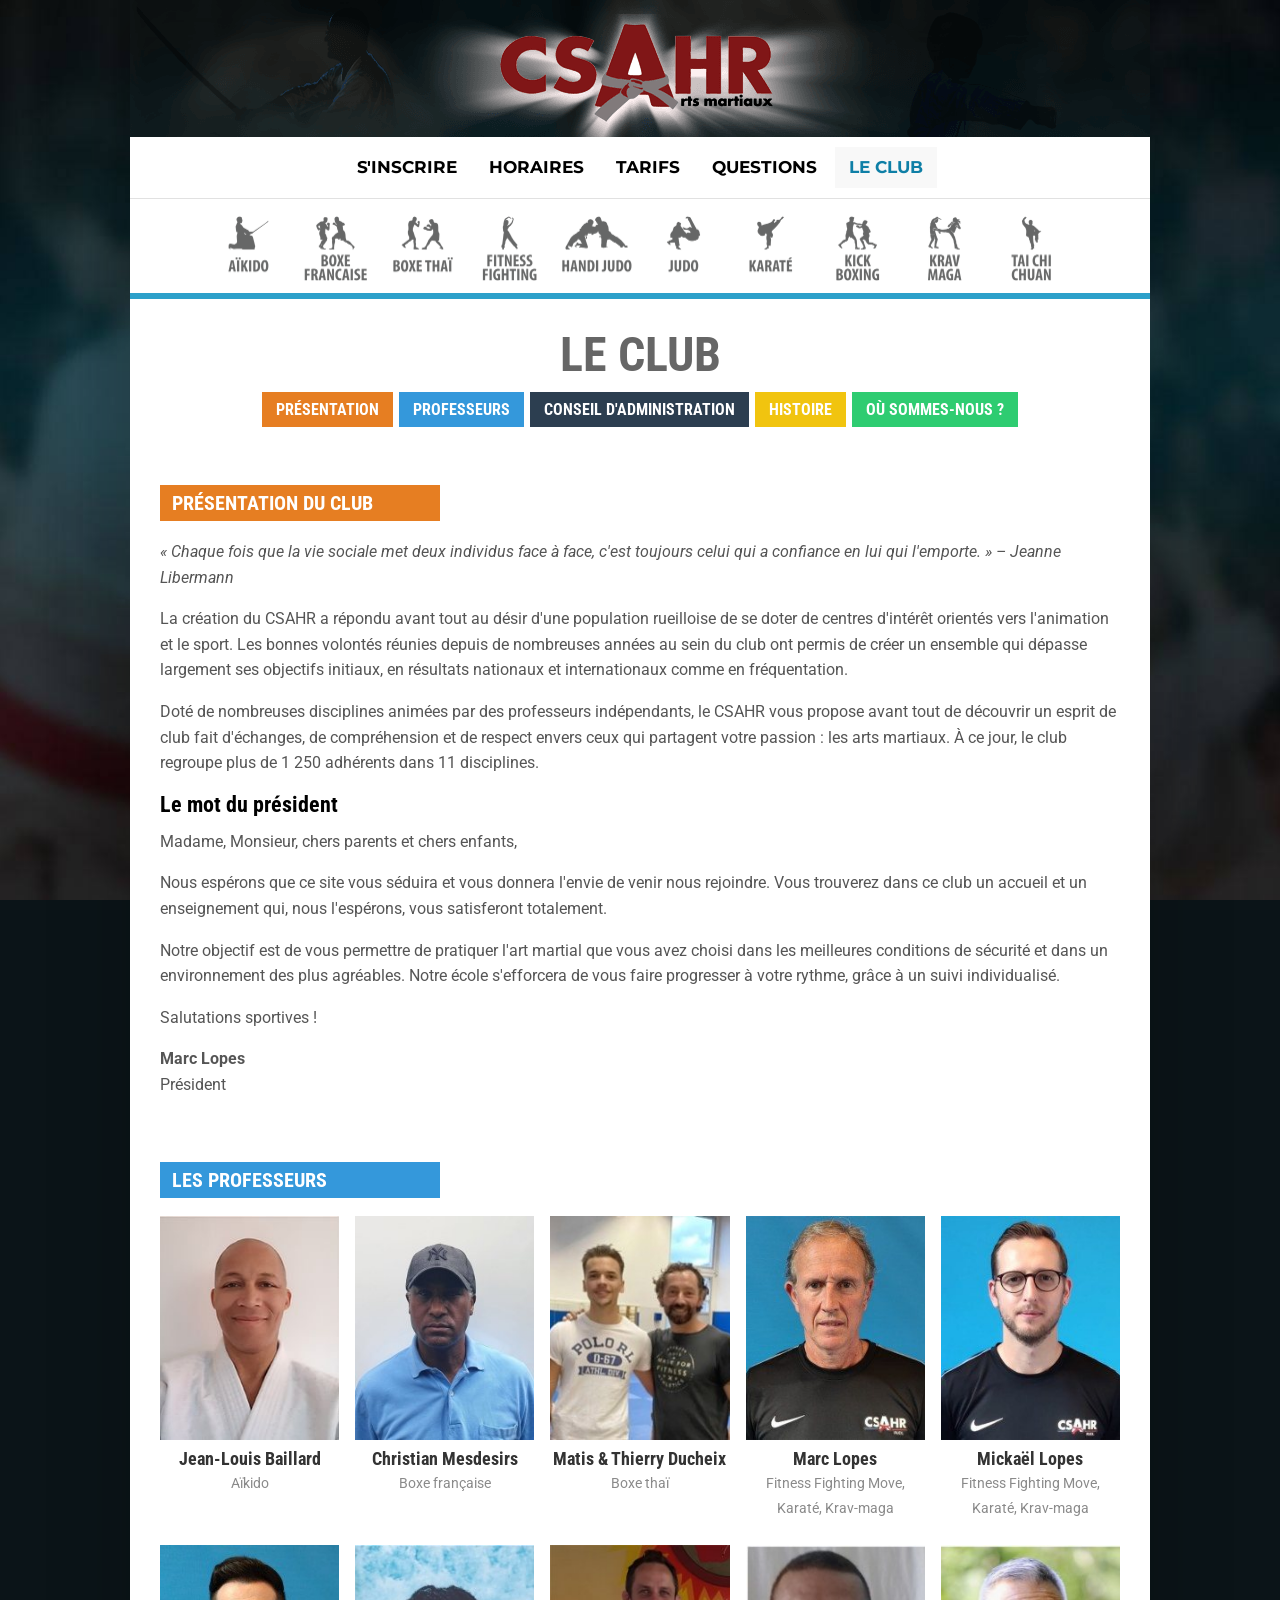
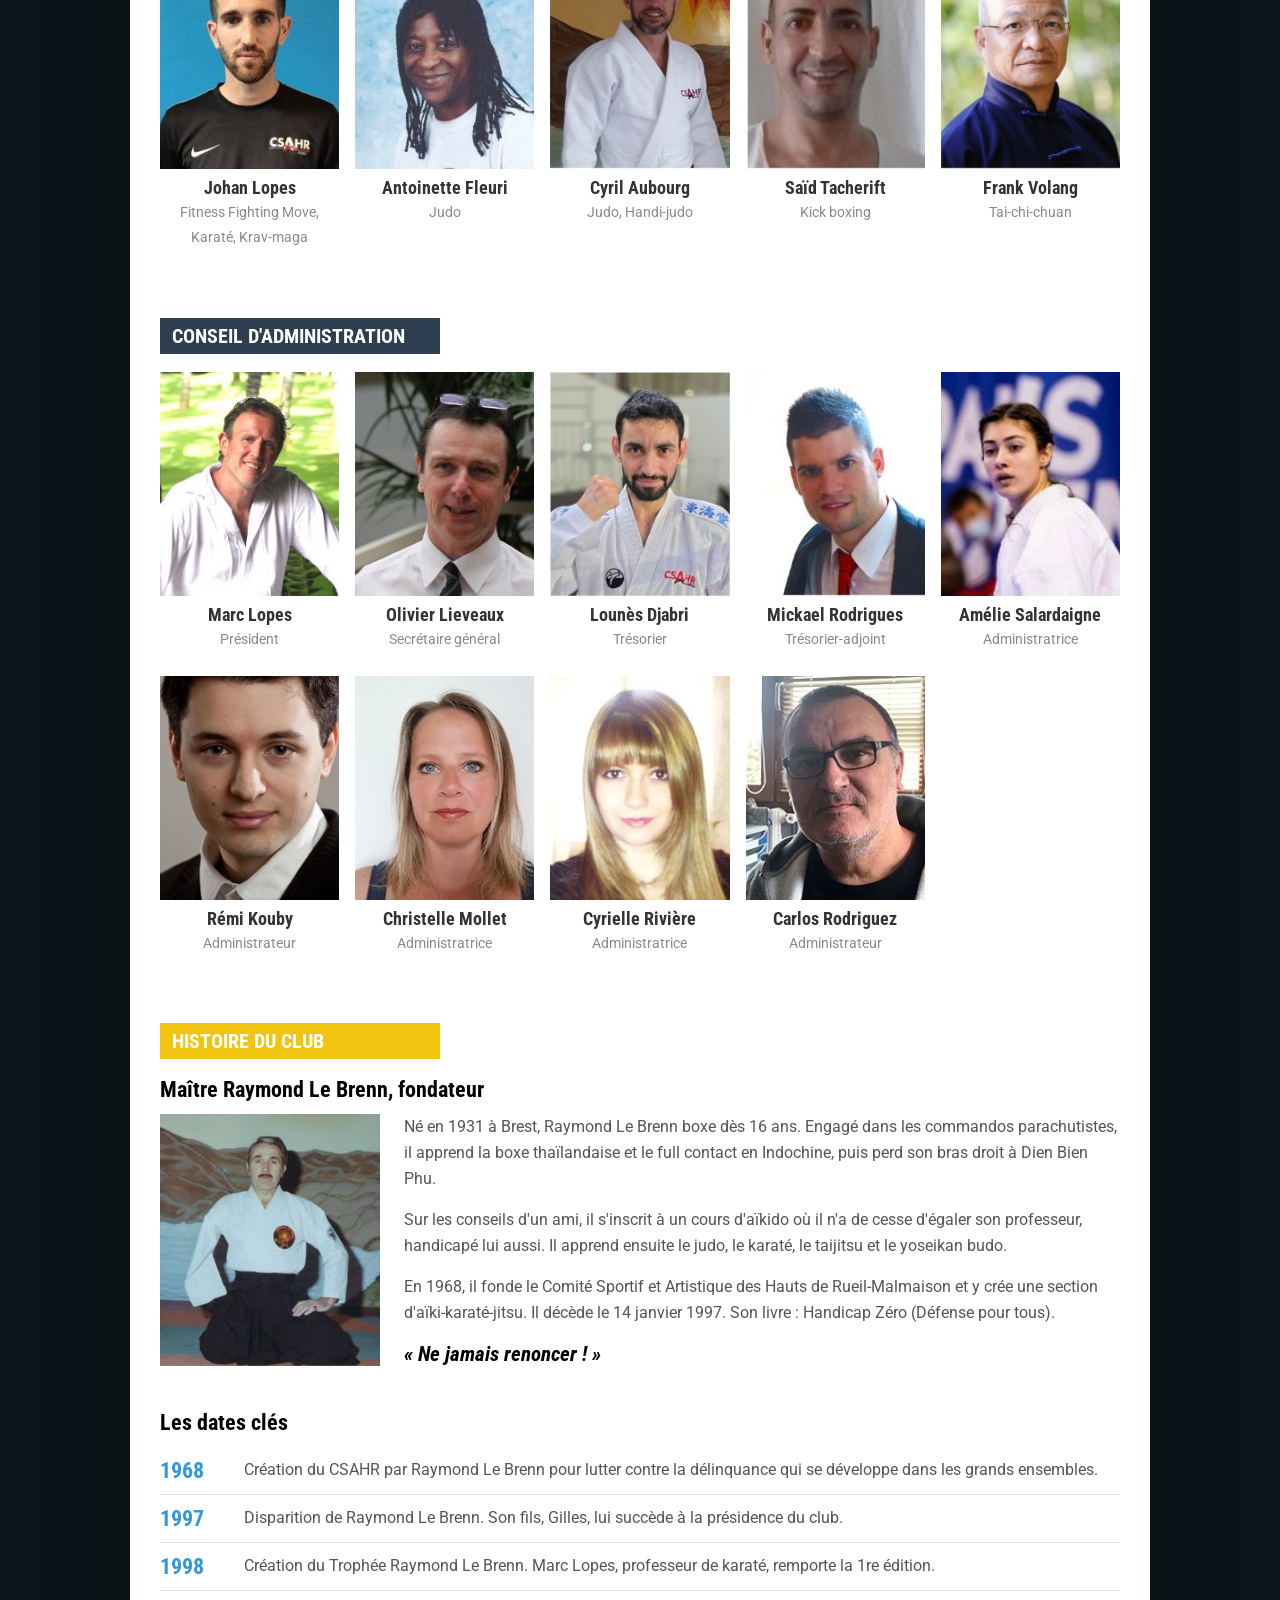
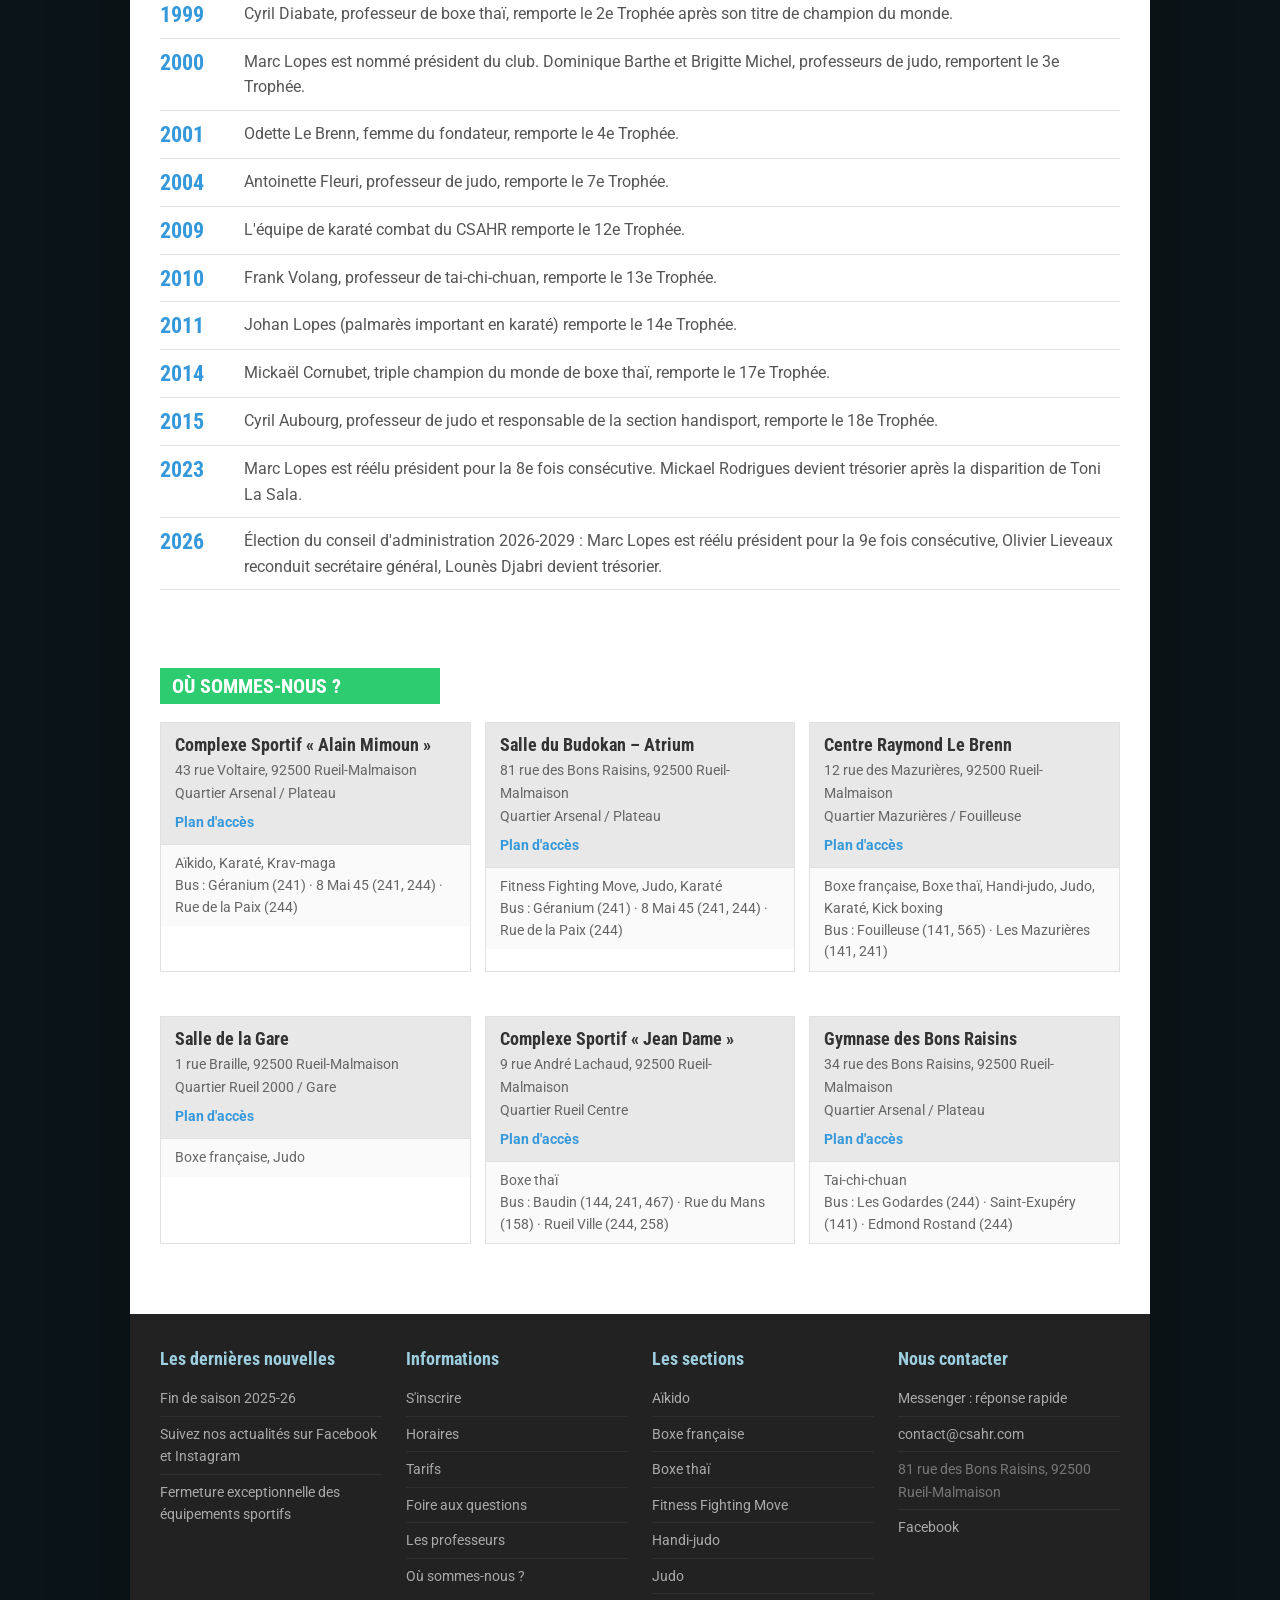
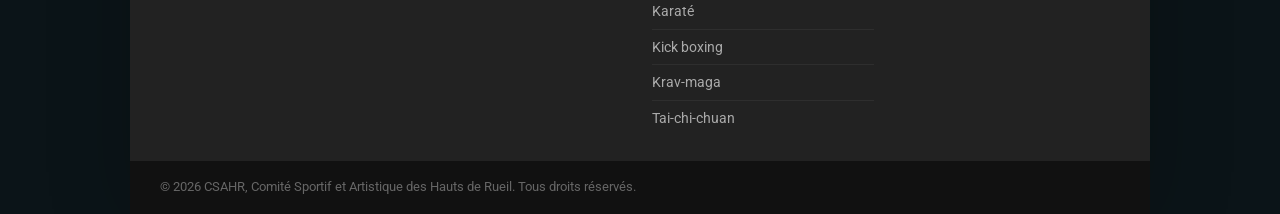
==== commit b12079ae: "Reprise de la charte graphique et des images de csahr.com Bandeau et logo, fond photo, menu Montserr" ====
--- a/club.html
+++ b/club.html
@@ -4,51 +4,56 @@
   <meta charset="utf-8">
   <meta name="viewport" content="width=device-width, initial-scale=1, viewport-fit=cover">
   <title>Le club | CSAHR Rueil-Malmaison</title>
-  <meta name="description" content="Histoire du Comité Sportif et Artistique des Hauts de Rueil depuis 1968 et ses professeurs.">
-  <link rel="icon" href="assets/favicon.svg" type="image/svg+xml">
+  <meta name="description" content="Le CSAHR depuis 1968 : présentation, mot du président, professeurs, conseil d'administration, histoire et lieux d'entraînement.">
+  <link rel="icon" href="assets/img/favicon.png" type="image/png">
   <link rel="preconnect" href="https://fonts.googleapis.com">
   <link rel="preconnect" href="https://fonts.gstatic.com" crossorigin>
-  <link href="https://fonts.googleapis.com/css2?family=Barlow+Condensed:wght@600;700;800&family=Barlow:wght@400;500;600;700&display=swap" rel="stylesheet">
+  <link href="https://fonts.googleapis.com/css2?family=Montserrat:wght@400;700;900&family=Roboto+Condensed:wght@400;700&family=Roboto:wght@400;700&display=swap" rel="stylesheet">
   <link rel="stylesheet" href="assets/css/style.css">
 </head>
 <body data-page="club">
   <a class="skip" href="#main">Aller au contenu</a>
-  <header id="site-header"></header>
-  <main id="main">
+  <div class="page">
+    <header id="site-header"></header>
+    <main id="main">
 
-    <section class="page-head">
-      <div class="wrap">
-        <nav class="crumbs" aria-label="Fil d'Ariane"><a href="index.html">Accueil</a> › Le club</nav>
-        <h1>Le club</h1>
-        <p class="intro">Le Comité Sportif et Artistique des Hauts de Rueil compte <b id="club-members"></b> adhérents et <b id="club-disciplines"></b> disciplines. Le président est Marc Lopes.</p>
+      <div id="pictos"></div>
+      <hr class="rule">
+      <div class="inner">
+        <h1 class="page-title">Le club</h1>
+        <nav class="club-nav" aria-label="Rubriques du club">
+          <a style="background:var(--orange)" href="#presentation">Présentation</a>
+          <a style="background:var(--blue)" href="#professeurs">Professeurs</a>
+          <a style="background:var(--navy)" href="#conseil">Conseil d'administration</a>
+          <a style="background:var(--yellow)" href="#histoire">Histoire</a>
+          <a style="background:var(--green)" href="#lieux">Où sommes-nous ?</a>
+        </nav>
+
+        <h2 class="tag tag--orange" id="presentation">Présentation du club</h2>
+        <p><i>« Chaque fois que la vie sociale met deux individus face à face, c'est toujours celui qui a confiance en lui qui l'emporte. » – Jeanne Libermann</i></p>
+        <p>La création du CSAHR a répondu avant tout au désir d'une population rueilloise de se doter de centres d'intérêt orientés vers l'animation et le sport. Les bonnes volontés réunies depuis de nombreuses années au sein du club ont permis de créer un ensemble qui dépasse largement ses objectifs initiaux, en résultats nationaux et internationaux comme en fréquentation.</p>
+        <p>Doté de nombreuses disciplines animées par des professeurs indépendants, le CSAHR vous propose avant tout de découvrir un esprit de club fait d'échanges, de compréhension et de respect envers ceux qui partagent votre passion : les arts martiaux. À ce jour, le club regroupe plus de 1 250 adhérents dans 11 disciplines.</p>
+        <h3 class="d-sub">Le mot du président</h3>
+        <div id="president"></div>
+
+        <h2 class="tag tag--blue" id="professeurs">Les professeurs</h2>
+        <div class="people" id="staff"></div>
+
+        <h2 class="tag tag--navy" id="conseil">Conseil d'administration</h2>
+        <div class="people" id="board"></div>
+
+        <h2 class="tag tag--yellow" id="histoire">Histoire du club</h2>
+        <h3 class="d-sub">Maître Raymond Le Brenn, fondateur</h3>
+        <div class="founder" id="founder"></div>
+        <h3 class="d-sub" style="margin-top:24px">Les dates clés</h3>
+        <ol class="history" id="history"></ol>
+
+        <h2 class="tag tag--green" id="lieux">Où sommes-nous ?</h2>
+        <div class="venues-list" id="venues"></div>
       </div>
-    </section>
-
-    <section class="section">
-      <div class="wrap split" style="align-items:start">
-        <div>
-          <h2>Histoire</h2>
-          <p class="intro">Raymond Le Brenn a fondé le club en 1968. Depuis sa disparition, le Trophée Raymond Le Brenn récompense chaque année un membre du club.</p>
-        </div>
-        <ol class="timeline" id="timeline"></ol>
-      </div>
-    </section>
-
-    <section class="section section--alt" id="professeurs">
-      <div class="wrap">
-        <div class="section-title"><h2>Les professeurs</h2></div>
-        <div class="teachers" id="teachers"></div>
-      </div>
-    </section>
-
-    <section class="trial">
-      <div class="wrap">
-        <div><h2>Envie d'essayer ?</h2><p>Le premier cours est offert.</p></div>
-        <a class="btn" href="infos.html#essai">Contacter un professeur</a>
-      </div>
-    </section>
-  </main>
-  <footer id="site-footer"></footer>
+    </main>
+    <footer id="site-footer"></footer>
+  </div>
   <script src="assets/js/data.js"></script>
   <script src="assets/js/app.js"></script>
 </body>
--- a/assets/css/style.css
+++ b/assets/css/style.css
@@ -1,345 +1,283 @@
-/* CSAHR — club d'arts martiaux, Rueil-Malmaison.
-   Mise en page : site de club, photos en avant, typo condensée « affiche de gala »,
-   bleu judogi comme seule couleur d'accent, bande de couleurs de ceintures en signature. */
+/* CSAHR — charte du site d'origine (csahr.com/rueil), remise à neuf.
+   Mise en page : colonne blanche centrée sur fond photo sombre, bandeau logo, menu Montserrat,
+   pictogrammes des disciplines, titres Roboto Condensed gris, étiquettes de couleurs franches. */
 :root {
-  --bg: #ffffff;
-  --bg-2: #f1f3f7;
-  --ink: #0e1420;
-  --ink-2: #3b4250;
-  --muted: #687082;
-  --line: #dfe3ea;
-  --accent: #1c3f9e;
-  --accent-hover: #15307a;
-  --accent-ink: #ffffff;
-  --accent-soft: #e6ecfa;
-  --photo-fallback: #1a2233;
-  --on-photo: #ffffff;
-  --focus: #e8a400;
-
-  --belt-1: #f4f4f4;
-  --belt-2: #f2c200;
-  --belt-3: #ef7d00;
-  --belt-4: #2e9b47;
-  --belt-5: #1c5fd0;
-  --belt-6: #7a4a26;
-  --belt-7: #111111;
-
-  --display: "Barlow Condensed", "Arial Narrow", "Roboto Condensed", sans-serif;
-  --body: "Barlow", "Helvetica Neue", Arial, sans-serif;
-  --r: 3px;
-  --maxw: 1200px;
-  --gutter: 20px;
-}
-@media (prefers-color-scheme: dark) {
-  :root:not([data-theme="light"]) {
-    --bg: #0d1117;
-    --bg-2: #151b24;
-    --ink: #eef1f6;
-    --ink-2: #c3c9d4;
-    --muted: #8b93a3;
-    --line: #273040;
-    --accent: #7c9cff;
-    --accent-hover: #a3baff;
-    --accent-ink: #0d1117;
-    --accent-soft: #17233f;
-    --photo-fallback: #1b2433;
-    color-scheme: dark;
-  }
-}
-:root[data-theme="dark"] {
-  --bg: #0d1117;
-  --bg-2: #151b24;
-  --ink: #eef1f6;
-  --ink-2: #c3c9d4;
-  --muted: #8b93a3;
-  --line: #273040;
-  --accent: #7c9cff;
-  --accent-hover: #a3baff;
-  --accent-ink: #0d1117;
-  --accent-soft: #17233f;
-  --photo-fallback: #1b2433;
-  color-scheme: dark;
+  --page: #ffffff;
+  --text: #555555;
+  --title: #666666;
+  --black: #000000;
+  --muted: #8a8a8a;
+  --line: #e1e1e1;
+  --soft: #f5f5f5;
+  --hover: #0e7fa6;
+  --blue: #3498db;
+  --blue-light: #71d0ff;
+  --green: #2ecc71;
+  --yellow: #f1c40f;
+  --orange: #e67e22;
+  --teal: #1abc9c;
+  --navy: #2c3e50;
+  --rule: #2ca0ca;
+  --date: #9dcedf;
+  --caption: #615951;
+  --footer: #222222;
+  --footer-2: #111111;
+  --footer-link: #aaaaaa;
+  --red: #801617;
+
+  --f-nav: "Montserrat", Arial, sans-serif;
+  --f-title: "Roboto Condensed", "Arial Narrow", Arial, sans-serif;
+  --f-body: "Roboto", Arial, Verdana, sans-serif;
+  --maxw: 1020px;
+  color-scheme: light;
 }
 
 * { box-sizing: border-box; }
-html { -webkit-text-size-adjust: 100%; }
-body { margin: 0; background: var(--bg); color: var(--ink); font: 400 17px/1.55 var(--body); }
+html { -webkit-text-size-adjust: 100%; scroll-behavior: smooth; }
+body {
+  margin: 0; color: var(--text); font: 400 16px/1.6 var(--f-body);
+  background: #0b1418 url("../img/fond.jpg") center top / cover fixed no-repeat;
+}
 img { display: block; max-width: 100%; }
-a { color: var(--accent); }
-a:hover { color: var(--accent-hover); }
-:focus-visible { outline: 3px solid var(--focus); outline-offset: 2px; }
-h1, h2, h3 { font-family: var(--display); font-weight: 700; line-height: 1.02; margin: 0 0 .4em; text-wrap: balance; text-transform: uppercase; letter-spacing: .005em; }
-h1 { font-size: clamp(2.6rem, 6.5vw, 4.6rem); font-weight: 800; }
-h2 { font-size: clamp(1.9rem, 3.6vw, 2.6rem); }
-h3 { font-size: 1.35rem; }
+a { color: var(--black); text-decoration: none; transition: color .2s, background-color .2s; }
+a:hover { color: var(--hover); }
+:focus-visible { outline: 3px solid var(--blue); outline-offset: 2px; }
+h1, h2, h3, h4 { font-family: var(--f-title); color: var(--title); font-weight: 700; line-height: 1.15; margin: 0 0 .5em; text-wrap: balance; }
 p { margin: 0 0 1em; }
 .sr-only { position: absolute; width: 1px; height: 1px; overflow: hidden; clip: rect(0 0 0 0); white-space: nowrap; }
-.skip { position: absolute; left: -999px; top: 8px; background: var(--ink); color: var(--bg); padding: 8px 14px; z-index: 100; }
-.skip:focus { left: 8px; }
-
-.wrap {
-  max-width: var(--maxw); margin: 0 auto;
-  padding-left: max(var(--gutter), env(safe-area-inset-left, 0px));
-  padding-right: max(var(--gutter), env(safe-area-inset-right, 0px));
-}
-.section { padding-block: clamp(48px, 7vw, 88px); }
-.section--alt { background: var(--bg-2); }
-.section-title { display: flex; flex-wrap: wrap; align-items: baseline; justify-content: space-between; gap: 8px 24px; margin-bottom: 28px; }
-.section-title h2 { margin: 0; }
-.section-title a { font-weight: 600; text-decoration: none; }
-.section-title a:hover { text-decoration: underline; }
-.intro { font-size: 1.1rem; color: var(--ink-2); max-width: 62ch; }
-
-/* Bande « ceintures » */
-.belts { display: flex; height: 6px; }
-.belts i { flex: 1; }
-.belts i:nth-child(1) { background: var(--belt-1); }
-.belts i:nth-child(2) { background: var(--belt-2); }
-.belts i:nth-child(3) { background: var(--belt-3); }
-.belts i:nth-child(4) { background: var(--belt-4); }
-.belts i:nth-child(5) { background: var(--belt-5); }
-.belts i:nth-child(6) { background: var(--belt-6); }
-.belts i:nth-child(7) { background: var(--belt-7); }
-
-/* Boutons */
-.btn {
-  display: inline-flex; align-items: center; justify-content: center; gap: 8px;
-  min-height: 46px; padding: 0 20px; border: 2px solid transparent; border-radius: var(--r);
-  font: 700 1.05rem/1 var(--display); text-transform: uppercase; letter-spacing: .04em;
-  text-decoration: none; cursor: pointer;
-}
-.btn--primary { background: var(--accent); color: var(--accent-ink); }
-.btn--primary:hover { background: var(--accent-hover); color: var(--accent-ink); }
-.btn--line { border-color: currentColor; color: var(--ink); background: transparent; }
-.btn--line:hover { background: var(--ink); color: var(--bg); border-color: var(--ink); }
-.btn--light { border-color: var(--on-photo); color: var(--on-photo); }
-.btn--light:hover { background: var(--on-photo); color: #0e1420; border-color: var(--on-photo); }
-
-/* En-tête */
-.site-header { position: sticky; top: env(safe-area-inset-top, 0px); z-index: 50; background: var(--bg); border-bottom: 1px solid var(--line); }
-.site-header .bar { display: flex; align-items: center; gap: 20px; height: 66px; }
-.logo { display: flex; align-items: baseline; gap: 10px; text-decoration: none; color: var(--ink); margin-right: auto; }
-.logo:hover { color: var(--ink); }
-.logo b { font: 800 1.9rem/1 var(--display); letter-spacing: .02em; }
-.logo span { font-size: .82rem; color: var(--muted); }
-.nav { display: flex; align-items: center; gap: 2px; }
-.nav a { color: var(--ink-2); text-decoration: none; font-weight: 600; padding: 8px 12px; }
-.nav a:hover { color: var(--accent); }
-.nav a[aria-current="page"] { color: var(--accent); }
-.menu-toggle { display: none; width: 44px; height: 44px; border: 1px solid var(--line); border-radius: var(--r); background: var(--bg); color: var(--ink); cursor: pointer; }
-.menu-toggle svg { width: 24px; height: 24px; margin: auto; }
-@media (max-width: 940px) {
-  .logo span { display: none; }
-  .menu-toggle { display: grid; }
-  .header-cta { display: none; }
-  .nav {
-    display: none; position: absolute; left: 0; right: 0; top: 100%;
-    flex-direction: column; align-items: stretch; background: var(--bg); border-bottom: 1px solid var(--line);
-    padding: 8px max(var(--gutter), env(safe-area-inset-right, 0px)) 20px max(var(--gutter), env(safe-area-inset-left, 0px));
-  }
-  .nav.is-open { display: flex; }
-  .nav a { padding: 14px 0; border-bottom: 1px solid var(--line); font-size: 1.1rem; }
-  .nav .btn { margin-top: 16px; border-bottom: 0; }
-}
-@media (min-width: 941px) { .nav .btn { display: none; } }
-
-/* Photos et repli sans photo */
-.photo { position: relative; background: var(--photo-fallback); overflow: hidden; }
-.photo img { width: 100%; height: 100%; object-fit: cover; }
-.photo .ph-label {
-  position: absolute; inset: auto 0 0 0; padding: 14px 16px;
-  font: 800 clamp(1.6rem, 4vw, 2.4rem)/1 var(--display); text-transform: uppercase; color: rgba(255, 255, 255, .14);
-}
-
-/* Hero accueil */
-.hero { position: relative; color: var(--on-photo); background: var(--photo-fallback); }
-.hero .photo { position: absolute; inset: 0; }
-.hero .photo::after { content: ""; position: absolute; inset: 0; background: linear-gradient(90deg, rgba(8, 12, 20, .82) 0%, rgba(8, 12, 20, .55) 55%, rgba(8, 12, 20, .25) 100%); }
-.hero .wrap { position: relative; padding-block: clamp(64px, 11vw, 140px) clamp(56px, 8vw, 96px); }
-.hero h1 { max-width: 15ch; }
-.hero p { font-size: 1.2rem; max-width: 52ch; color: rgba(255, 255, 255, .88); }
-.hero .actions { display: flex; flex-wrap: wrap; gap: 12px; margin-top: 28px; }
-
-/* Barre de recherche de cours */
-.finder { background: var(--bg); border-bottom: 1px solid var(--line); }
-.finder form { display: flex; flex-wrap: wrap; align-items: end; gap: 12px 16px; padding-block: 20px; }
-.finder label { display: grid; gap: 4px; font-size: .85rem; font-weight: 600; color: var(--muted); flex: 1 1 180px; }
-.finder strong { font: 700 1.3rem/1 var(--display); text-transform: uppercase; align-self: center; margin-right: 8px; }
-select.input {
-  min-height: 46px; padding: 0 12px; border: 1px solid var(--line); border-radius: var(--r);
-  background: var(--bg); color: var(--ink); font: 500 1rem var(--body); width: 100%;
-}
-.finder .count { flex: 1 1 100%; margin: 0; font-size: .95rem; color: var(--ink-2); }
-
-/* Grille des disciplines */
-.disciplines { display: grid; grid-template-columns: repeat(auto-fill, minmax(270px, 1fr)); gap: 28px 20px; }
-.dcard { display: flex; flex-direction: column; text-decoration: none; color: var(--ink); }
-.dcard:hover { color: var(--ink); }
-.dcard .photo { aspect-ratio: 4 / 3; border-radius: var(--r); max-width: 100%; }
-.dcard .photo img { transition: transform .4s ease; }
-.dcard:hover .photo img { transform: scale(1.03); }
-.dcard h3 { margin: 14px 0 4px; font-size: 1.6rem; }
-.dcard:hover h3 { color: var(--accent); }
-.dcard .who { font-size: .92rem; color: var(--muted); margin: 0 0 6px; }
-.dcard p { margin: 0; color: var(--ink-2); font-size: .97rem; }
-.dcard .age { position: absolute; left: 10px; top: 10px; background: var(--bg); color: var(--ink); font-size: .8rem; font-weight: 700; padding: 3px 8px; border-radius: var(--r); }
-.none { padding: 24px; border: 1px dashed var(--line); color: var(--muted); }
-
-/* Bloc infos (3 colonnes) */
-.facts3 { display: grid; grid-template-columns: repeat(3, minmax(0, 1fr)); gap: 32px; }
-.facts3 h3 { font-size: 1.4rem; margin-bottom: 6px; }
-.facts3 p { color: var(--ink-2); margin: 0; }
-@media (max-width: 800px) { .facts3 { grid-template-columns: 1fr; gap: 24px; } }
-
-/* Club (photo + texte) */
-.split { display: grid; grid-template-columns: 1fr 1fr; gap: clamp(28px, 5vw, 64px); align-items: center; }
-.split .photo { aspect-ratio: 3 / 2; border-radius: var(--r); max-width: 100%; }
-.split > * { min-width: 0; }
-@media (max-width: 860px) { .split { grid-template-columns: 1fr; } }
-.figures { display: flex; flex-wrap: wrap; gap: 8px 32px; margin: 20px 0 24px; padding: 0; list-style: none; }
-.figures b { display: block; font: 800 2.4rem/1 var(--display); color: var(--accent); }
-.figures span { font-size: .92rem; color: var(--muted); }
-
-/* Lieux */
-.venues { border-top: 2px solid var(--ink); }
-.venue { display: grid; grid-template-columns: 1.1fr 1.4fr auto; gap: 8px 24px; padding: 16px 0; border-bottom: 1px solid var(--line); align-items: baseline; }
-.venue h3 { margin: 0; font-size: 1.3rem; }
-.venue p { margin: 0; color: var(--ink-2); }
-.venue small { display: block; color: var(--muted); }
-.venue a { font-weight: 600; white-space: nowrap; }
-@media (max-width: 700px) { .venue { grid-template-columns: 1fr; } }
+.skip { position: absolute; left: -999px; top: 8px; z-index: 100; background: #000; color: #fff; padding: 8px 12px; }
+.skip:focus { left: 8px; color: #fff; }
+
+/* ---------- Colonne principale ---------- */
+.page { max-width: var(--maxw); margin: 0 auto; background: var(--page); box-shadow: 0 10px 80px rgba(0, 0, 0, .2); }
+.inner {
+  padding-left: max(30px, env(safe-area-inset-left, 0px));
+  padding-right: max(30px, env(safe-area-inset-right, 0px));
+}
+@media (max-width: 600px) { .inner { padding-left: max(16px, env(safe-area-inset-left, 0px)); padding-right: max(16px, env(safe-area-inset-right, 0px)); } }
+
+/* Bandeau logo */
+.banner { display: block; height: 137px; background: #0c0c0c url("../img/bandeau.png") center / auto 100% no-repeat; }
+@media (max-width: 600px) { .banner { height: 96px; } }
+
+/* Menu */
+.nav-bar { position: sticky; top: env(safe-area-inset-top, 0px); z-index: 50; background: #fff; border-bottom: 1px solid var(--line); }
+.nav { display: flex; justify-content: center; flex-wrap: wrap; gap: 4px; padding-block: 10px; }
+.nav a { font: 700 1.05rem/1 var(--f-nav); text-transform: uppercase; color: var(--black); padding: 12px 14px; }
+.nav a:hover, .nav a[aria-current="page"] { color: var(--hover); background: #f8f8f8; }
+@media (max-width: 640px) {
+  .nav { gap: 0; padding-block: 4px; }
+  .nav a { font-size: .8rem; padding: 10px 8px; }
+}
+@media (max-width: 420px) { .nav a { font-size: .68rem; padding: 10px 5px; } }
+
+/* Pictogrammes des disciplines */
+.pictos { display: flex; flex-wrap: wrap; justify-content: center; gap: 2px 4px; padding-block: 16px 12px; }
+.picto { display: block; width: 83px; flex: none; }
+.picto img { width: 83px; height: auto; }
+.picto .c { display: none; }
+.picto:hover .g, .picto[aria-current="page"] .g { display: none; }
+.picto:hover .c, .picto[aria-current="page"] .c { display: block; }
+@media (max-width: 600px) { .picto, .picto img { width: 25vw; max-width: 83px; } }
+.rule { height: 6px; border: 0; margin: 0; background: var(--rule); }
+
+/* ---------- Accueil ---------- */
+.intro { text-align: center; padding-block: 22px 18px; }
+.intro h1 { font: 900 1.7rem/1.25 var(--f-nav); text-transform: uppercase; color: #000; margin: 0 0 10px; }
+.intro p { font: 700 .98rem/1.5 var(--f-nav); color: #000; max-width: 800px; margin: 0 auto 8px; }
+@media (max-width: 480px) { .intro h1 { font-size: 1.3rem; } .intro p { font-size: .9rem; } }
+
+.slider { position: relative; aspect-ratio: 1010 / 340; max-width: 100%; overflow: hidden; background: #ddd; }
+.slider img { position: absolute; inset: 0; width: 100%; height: 100%; object-fit: cover; opacity: 0; transition: opacity 1s ease; }
+.slider img.on { opacity: 1; }
+.slider .dots { position: absolute; left: 0; right: 0; bottom: 10px; display: flex; justify-content: center; gap: 8px; }
+.slider .dots button { width: 12px; height: 12px; border-radius: 50%; border: 2px solid #fff; background: transparent; padding: 0; cursor: pointer; }
+.slider .dots button[aria-current="true"] { background: #fff; }
+
+/* Bloc « Trouver un cours » */
+.finder { background: var(--soft); border-top: 6px solid var(--blue); padding: 20px; margin-block: 8px 30px; }
+.finder h2 { font-size: 1.6rem; margin-bottom: 12px; color: var(--black); text-transform: uppercase; }
+.finder form { display: flex; flex-wrap: wrap; gap: 12px; align-items: end; }
+.finder label { display: grid; gap: 4px; font: 700 .85rem var(--f-title); text-transform: uppercase; color: var(--title); flex: 1 1 200px; }
+.input { min-height: 44px; padding: 0 10px; border: 1px solid #ccc; background: #fff; color: #333; font: 400 1rem var(--f-body); width: 100%; border-radius: 0; }
+.results { margin-top: 18px; display: grid; gap: 8px; }
+.results:empty { display: none; }
+.result { display: grid; grid-template-columns: 6px 1fr auto; gap: 0 14px; background: #fff; align-items: center; padding-right: 14px; }
+.result::before { content: ""; align-self: stretch; background: var(--c); }
+.result div { padding: 10px 0; }
+.result b { font: 700 1.15rem var(--f-title); color: #000; }
+.result span { display: block; font-size: .9rem; color: var(--muted); }
+.result small { font: 700 .95rem var(--f-title); color: var(--c); white-space: nowrap; }
+.result:hover b { color: var(--hover); }
+.results .none { background: #fff; padding: 14px; margin: 0; }
+
+/* Grands titres de section (ACTU, PHOTOS) */
+.big-title { font: 700 clamp(2.4rem, 6vw, 3.4rem)/1 var(--f-title); color: var(--title); text-align: center; text-transform: uppercase; margin: 36px 0 26px; }
+
+/* Actualités */
+.news { display: grid; grid-template-columns: repeat(3, minmax(0, 1fr)); gap: 30px; }
+.news article { min-width: 0; }
+.news h3 { font-size: 1.3rem; color: #000; font-weight: 400; min-height: 2.6em; margin-bottom: 10px; }
+.news .pic { position: relative; }
+.news .pic img { width: 100%; aspect-ratio: 4 / 3; object-fit: cover; }
+.date { position: absolute; left: -8px; top: 12px; width: 52px; background: var(--date); color: #fff; text-align: center; border: 2px solid #fff; border-radius: 4px; padding: 4px 0 6px; font: 400 .7rem/1.2 var(--f-body); }
+.date b { display: block; font: 400 1.7rem/1 var(--f-title); }
+.news p { font-size: .93rem; margin-top: 14px; }
+.news a.more { font-style: italic; font-size: .9rem; }
+@media (max-width: 760px) { .news { grid-template-columns: 1fr; } }
+
+/* Galerie photos */
+.gallery { display: grid; grid-template-columns: repeat(4, minmax(0, 1fr)); gap: 14px; padding-bottom: 40px; }
+.gallery figure { margin: 0; background: var(--caption); min-width: 0; }
+.gallery img { width: 100%; aspect-ratio: 1; object-fit: cover; }
+.gallery figcaption { color: #fff; font-size: .82rem; font-weight: 700; padding: 10px 12px 14px; min-height: 64px; }
+@media (max-width: 760px) { .gallery { grid-template-columns: 1fr 1fr; } }
+
+/* ---------- Pages discipline ---------- */
+.d-rule { height: 6px; background: var(--c, var(--rule)); }
+.d-head { text-align: center; padding-block: 30px 10px; }
+.d-head h1 { font: 700 clamp(2.6rem, 7vw, 3.4rem)/1 var(--f-title); color: var(--title); text-transform: uppercase; margin-bottom: 8px; }
+.d-head p { font: 700 1.5rem/1.3 var(--f-title); color: var(--title); margin: 0; }
+.links { display: flex; justify-content: center; flex-wrap: wrap; gap: 6px; margin: 18px 0 10px; }
+.links a { width: 124px; padding: 10px 6px; text-align: center; color: #fff; font: 700 1.1rem/1.2 var(--f-title); }
+.links a svg { display: block; width: 22px; height: 22px; margin: 0 auto 4px; }
+.links .l-ins { background: var(--blue); } .links .l-ins:hover { background: var(--blue-light); color: #fff; }
+.links .l-hor { background: var(--green); } .links .l-hor:hover { background: #7ee2a8; color: #fff; }
+.links .l-tar { background: var(--yellow); } .links .l-tar:hover { background: #f7dc6f; color: #fff; }
+
+.d-body { display: grid; grid-template-columns: minmax(0, 1fr) 300px; gap: 40px; align-items: start; }
+@media (max-width: 820px) { .d-body { grid-template-columns: 1fr; } .d-body .prof-col { order: -1; } }
+.tag { display: inline-block; color: #fff; padding: 6px 12px; margin: 48px 0 18px; font: 700 1.25rem/1.2 var(--f-title); text-transform: uppercase; min-width: min(280px, 100%); }
+.tag--orange { background: var(--orange); }
+.tag--blue { background: var(--blue); }
+.tag--yellow { background: var(--yellow); }
+.tag--green { background: var(--green); }
+.tag--teal { background: var(--teal); }
+.tag--navy { background: var(--navy); }
+.d-body .tag:first-child { margin-top: 20px; }
+
+.prof-card { text-align: center; padding-top: 20px; }
+.prof-card + .prof-card { margin-top: 24px; }
+.prof-card img { width: 100%; max-width: 260px; margin: 0 auto 10px; }
+.prof-card h3 { font-size: 1.5rem; color: var(--title); margin-bottom: 4px; }
+.prof-card .tel { display: inline-block; font-weight: 700; font-size: 1.05rem; color: #000; margin-bottom: 4px; }
+.prof-card ul { list-style: none; margin: 0; padding: 0; font-size: .92rem; }
+
+.two { display: grid; grid-template-columns: 1fr 1fr; gap: 40px; }
+@media (max-width: 760px) { .two { grid-template-columns: 1fr; gap: 0; } }
+.two h3, .d-sub { font-size: 1.4rem; color: #000; }
+.signup { font-weight: 700; color: #000; text-align: center; background: var(--soft); padding: 12px; }
+.docs { padding-left: 20px; font-size: .95rem; }
+.docs li { margin-bottom: 8px; }
+.prices { list-style: none; margin: 0 0 14px; padding: 0; }
+.prices li { display: flex; justify-content: space-between; gap: 12px; padding: 8px 0; border-bottom: 1px solid var(--line); }
+.prices b { color: #000; font: 700 1.2rem var(--f-title); white-space: nowrap; font-variant-numeric: tabular-nums; }
+.prices small { display: block; color: var(--muted); }
+.note { font-size: .9rem; color: var(--muted); }
+.warn { color: var(--orange); font-weight: 700; }
+
+/* Tableaux d'horaires (par salle) */
+.venue-table { margin-bottom: 30px; border: 1px solid var(--line); }
+.venue-head { display: flex; flex-wrap: wrap; justify-content: space-between; gap: 6px 16px; background: #e8e8e8; padding: 10px 14px; }
+.venue-head b { font: 700 1.15rem var(--f-title); color: #333; }
+.venue-head span { display: block; font-size: .9rem; color: #666; }
+.venue-head a { font-weight: 700; font-size: .9rem; color: var(--blue); align-self: center; }
+.venue-head a:hover { color: var(--hover); }
+.venue-table table { width: 100%; border-collapse: collapse; font-size: .95rem; }
+.venue-table th, .venue-table td { text-align: left; padding: 8px 14px; border-top: 1px solid var(--line); vertical-align: top; }
+.venue-table th { width: 110px; color: #000; }
+.venue-table td.t { width: 140px; white-space: nowrap; font-variant-numeric: tabular-nums; font-weight: 700; color: #333; }
+.venue-table .who { display: block; font-size: .85rem; color: var(--muted); }
+.bus { font-size: .85rem; color: #666; padding: 8px 14px; border-top: 1px solid var(--line); background: #fafafa; }
+@media (max-width: 520px) { .venue-table th { width: 80px; } .venue-table td.t { width: auto; } .venue-table th, .venue-table td { padding: 8px; } }
+
+.photos3 { display: grid; grid-template-columns: repeat(3, minmax(0, 1fr)); gap: 10px; padding-bottom: 40px; }
+.photos3 img { width: 100%; aspect-ratio: 3 / 2; object-fit: cover; }
+@media (max-width: 600px) { .photos3 { grid-template-columns: 1fr; } }
+
+/* ---------- Pages intérieures ---------- */
+.page-title { font: 700 clamp(2.2rem, 6vw, 3rem)/1.1 var(--f-title); color: var(--title); text-transform: uppercase; text-align: center; margin: 30px 0 10px; }
+.page-lead { text-align: center; max-width: 720px; margin: 0 auto 24px; }
+
+/* Planning */
+.filters { display: flex; flex-wrap: wrap; gap: 12px; align-items: end; background: var(--soft); padding: 16px; margin-bottom: 20px; }
+.filters label { display: grid; gap: 4px; font: 700 .85rem var(--f-title); text-transform: uppercase; color: var(--title); flex: 1 1 180px; }
+.filters .count { flex: 1 1 100%; margin: 0; font-size: .95rem; color: #333; }
+.week { display: grid; grid-template-columns: repeat(6, minmax(0, 1fr)); gap: 8px; }
+.day { min-width: 0; }
+.day h2 { margin: 0 0 8px; background: #333; color: #fff; text-align: center; font-size: 1.1rem; padding: 8px; text-transform: uppercase; }
+.day.today h2 { background: var(--blue); }
+.day ol { list-style: none; margin: 0; padding: 0; display: grid; gap: 6px; }
+.slot { display: block; padding: 7px 8px 8px; background: #fff; border: 1px solid var(--line); border-left: 6px solid var(--c); font-size: .82rem; line-height: 1.3; color: #555; }
+.slot:hover { background: #f8f8f8; color: #555; }
+.slot time { font-weight: 700; color: #000; font-variant-numeric: tabular-nums; }
+.slot b { display: block; font: 700 1.02rem/1.15 var(--f-title); color: var(--c); margin: 2px 0; }
+.slot span { display: block; }
+.slot .v { color: var(--muted); }
+.day-empty { color: var(--muted); text-align: center; font-size: .9rem; }
+@media (max-width: 1000px) { .week { grid-template-columns: repeat(3, minmax(0, 1fr)); } }
+@media (max-width: 560px) { .week { grid-template-columns: 1fr; } }
+.legend { display: flex; flex-wrap: wrap; gap: 6px 16px; margin: 20px 0 40px; font-size: .88rem; }
+.legend span { display: inline-flex; align-items: center; gap: 6px; }
+.legend i { width: 14px; height: 14px; background: var(--c); }
+
+/* Tarifs */
+.calc { background: var(--soft); border-top: 6px solid var(--yellow); padding: 20px; margin-bottom: 30px; }
+.calc form { display: flex; flex-wrap: wrap; gap: 12px; align-items: end; }
+.calc label { display: grid; gap: 4px; font: 700 .85rem var(--f-title); text-transform: uppercase; color: var(--title); flex: 1 1 220px; }
+.calc label.age { flex: 0 1 140px; }
+.calc-out { margin-top: 16px; background: #fff; padding: 16px; }
+.calc-out:empty { display: none; }
+.calc-out .total { font: 700 2.2rem/1 var(--f-title); color: #000; }
+.calc-out p { margin: 6px 0 0; }
+.table-scroll { overflow-x: auto; margin-bottom: 40px; }
+table.tarifs { width: 100%; min-width: 560px; border-collapse: collapse; font-size: .95rem; }
+table.tarifs th, table.tarifs td { text-align: left; padding: 9px 10px; border-bottom: 1px solid var(--line); vertical-align: top; }
+table.tarifs thead th { background: #333; color: #fff; font-family: var(--f-title); text-transform: uppercase; }
+table.tarifs td.n { border-left: 6px solid var(--c); font: 700 1.05rem var(--f-title); }
+table.tarifs td.n a { color: var(--c); }
+table.tarifs .amt { text-align: right; font: 700 1.1rem var(--f-title); color: #000; white-space: nowrap; font-variant-numeric: tabular-nums; }
+table.tarifs .chq { color: var(--muted); white-space: nowrap; }
 
 /* FAQ */
-.faq { border-top: 2px solid var(--ink); max-width: 860px; }
+.faq { max-width: 860px; margin: 0 auto 40px; }
 .faq details { border-bottom: 1px solid var(--line); }
-.faq summary { list-style: none; cursor: pointer; padding: 18px 40px 18px 0; position: relative; font-weight: 600; font-size: 1.08rem; }
+.faq summary { cursor: pointer; list-style: none; padding: 14px 36px 14px 0; position: relative; font: 700 1.2rem/1.3 var(--f-title); color: #333; }
 .faq summary::-webkit-details-marker { display: none; }
-.faq summary::after { content: "+"; position: absolute; right: 4px; top: 12px; font: 700 1.6rem/1 var(--display); color: var(--accent); }
+.faq summary::after { content: "+"; position: absolute; right: 6px; top: 10px; font-size: 1.6rem; color: var(--blue); }
 .faq details[open] summary::after { content: "–"; }
-.faq details > div { padding: 0 0 18px; color: var(--ink-2); max-width: 70ch; }
-
-/* Bandeau essai */
-.trial { background: var(--accent); color: var(--accent-ink); }
-.trial .wrap { display: flex; flex-wrap: wrap; align-items: center; justify-content: space-between; gap: 20px; padding-block: 36px; }
-.trial h2 { margin: 0 0 4px; }
-.trial p { margin: 0; opacity: .9; }
-.trial .btn { background: var(--accent-ink); color: var(--accent); }
-.trial .btn:hover { opacity: .9; color: var(--accent); }
-
-/* En-tête de page intérieure */
-.page-head { background: var(--bg-2); border-bottom: 1px solid var(--line); }
-.page-head .wrap { padding-block: clamp(36px, 6vw, 64px) clamp(28px, 4vw, 40px); }
-.crumbs { font-size: .9rem; color: var(--muted); margin-bottom: 12px; }
-.crumbs a { color: var(--muted); }
-.page-head h1 { margin-bottom: 10px; }
-
-/* Fiche discipline */
-.dhero { position: relative; color: var(--on-photo); background: var(--photo-fallback); }
-.dhero .photo { position: absolute; inset: 0; }
-.dhero .photo::after { content: ""; position: absolute; inset: 0; background: linear-gradient(0deg, rgba(8, 12, 20, .85) 0%, rgba(8, 12, 20, .35) 70%); }
-.dhero .wrap { position: relative; padding-block: clamp(80px, 14vw, 180px) 36px; }
-.dhero .crumbs, .dhero .crumbs a { color: rgba(255, 255, 255, .75); }
-.dhero p { font-size: 1.15rem; max-width: 56ch; color: rgba(255, 255, 255, .9); margin: 0; }
-.detail { display: grid; grid-template-columns: minmax(0, 1fr) 340px; gap: clamp(28px, 5vw, 64px); align-items: start; }
-.detail aside { position: sticky; top: 90px; display: grid; gap: 20px; }
-@media (max-width: 920px) { .detail { grid-template-columns: 1fr; } .detail aside { position: static; } }
-.kv { display: grid; grid-template-columns: max-content 1fr; gap: 6px 20px; margin: 0 0 28px; padding: 16px 0; border-block: 1px solid var(--line); }
-.kv dt { font-weight: 600; color: var(--muted); }
-.kv dd { margin: 0; }
-.detail h2 { font-size: 1.8rem; margin-top: 36px; }
-.box { border: 1px solid var(--line); border-top: 4px solid var(--accent); padding: 20px; background: var(--bg); }
-.box h2 { font-size: 1.4rem; margin: 0 0 10px; }
-.box p { color: var(--ink-2); font-size: .97rem; }
-.phone { display: block; font: 700 1.6rem/1.2 var(--display); color: var(--ink); text-decoration: none; letter-spacing: .02em; }
-.phone:hover { color: var(--accent); }
-.prices { list-style: none; margin: 0; padding: 0; }
-.prices li { display: flex; justify-content: space-between; gap: 16px; padding: 10px 0; border-bottom: 1px solid var(--line); }
-.prices li:last-child { border-bottom: 0; }
-.prices small { display: block; color: var(--muted); font-size: .85rem; }
-.prices b { font: 700 1.35rem/1.2 var(--display); white-space: nowrap; font-variant-numeric: tabular-nums; }
-.note { font-size: .88rem; color: var(--muted); margin: 10px 0 0; }
-.slots { width: 100%; border-collapse: collapse; }
-.slots th, .slots td { text-align: left; padding: 10px 12px 10px 0; border-bottom: 1px solid var(--line); vertical-align: top; }
-.slots th { font-weight: 700; white-space: nowrap; }
-.slots td.t { font-variant-numeric: tabular-nums; white-space: nowrap; font-weight: 600; }
-.slots td.l { color: var(--ink-2); }
-.notice { border-left: 4px solid var(--accent); background: var(--accent-soft); padding: 14px 18px; margin: 16px 0 0; }
-.notice p { margin: 0; }
-
-/* Planning */
-.toolbar { display: flex; flex-wrap: wrap; gap: 12px 16px; align-items: end; padding: 16px 0 24px; }
-.toolbar label { display: grid; gap: 4px; font-size: .85rem; font-weight: 600; color: var(--muted); flex: 1 1 200px; }
-.toolbar .count { flex: 1 1 100%; margin: 0; color: var(--ink-2); }
-.week { display: grid; grid-template-columns: repeat(6, minmax(0, 1fr)); border-top: 2px solid var(--ink); border-left: 1px solid var(--line); }
-.day { border-right: 1px solid var(--line); border-bottom: 1px solid var(--line); min-width: 0; }
-.day h2 { font-size: 1.25rem; margin: 0; padding: 10px 12px; border-bottom: 1px solid var(--line); background: var(--bg-2); display: flex; align-items: center; justify-content: space-between; gap: 8px; }
-.day.is-today h2 { background: var(--accent); color: var(--accent-ink); }
-.day.is-today h2 small { font: 600 .75rem var(--body); text-transform: none; }
-.day ol { list-style: none; margin: 0; padding: 8px; display: grid; gap: 8px; }
-.slot { display: block; padding: 8px 10px; text-decoration: none; color: var(--ink); border-left: 3px solid var(--accent); background: var(--bg-2); }
-.slot:hover { background: var(--accent-soft); color: var(--ink); }
-.slot time { font-weight: 700; font-size: .9rem; font-variant-numeric: tabular-nums; }
-.slot b { display: block; font: 700 1.15rem/1.1 var(--display); text-transform: uppercase; margin: 2px 0; }
-.slot span { display: block; font-size: .84rem; color: var(--muted); line-height: 1.35; }
-.day-empty { padding: 12px; color: var(--muted); font-size: .9rem; margin: 0; }
-@media (max-width: 1080px) { .week { grid-template-columns: repeat(3, minmax(0, 1fr)); } }
-@media (max-width: 620px) { .week { grid-template-columns: 1fr; } }
-
-/* Tarifs */
-.table-scroll { overflow-x: auto; }
-table.tarifs { width: 100%; border-collapse: collapse; min-width: 560px; border-top: 2px solid var(--ink); }
-table.tarifs th, table.tarifs td { text-align: left; padding: 12px 14px 12px 0; border-bottom: 1px solid var(--line); vertical-align: top; }
-table.tarifs thead th { font-size: .85rem; color: var(--muted); font-weight: 600; }
-table.tarifs .amt { text-align: right; font: 700 1.2rem var(--display); white-space: nowrap; font-variant-numeric: tabular-nums; padding-right: 0; }
-table.tarifs tbody tr.first td { border-top: 1px solid var(--ink-2); }
-table.tarifs a { font-weight: 700; text-decoration: none; color: var(--ink); }
-table.tarifs a:hover { color: var(--accent); }
-.cols3 { display: grid; grid-template-columns: repeat(3, minmax(0, 1fr)); gap: 32px; }
-.cols3 h3 { font-size: 1.35rem; }
-.cols3 p { color: var(--ink-2); margin: 0; }
-@media (max-width: 800px) { .cols3 { grid-template-columns: 1fr; gap: 20px; } }
-.contacts { list-style: none; margin: 0; padding: 0; border-top: 2px solid var(--ink); }
-.contacts li { display: flex; flex-wrap: wrap; justify-content: space-between; gap: 4px 16px; padding: 12px 0; border-bottom: 1px solid var(--line); }
-.contacts li span small { display: block; color: var(--muted); }
-.contacts a { font: 700 1.2rem var(--display); text-decoration: none; letter-spacing: .02em; white-space: nowrap; }
+.faq details[open] summary { color: var(--hover); }
+.faq details p { margin: 0 0 16px; }
 
 /* Club */
-.timeline { list-style: none; margin: 0; padding: 0; border-top: 2px solid var(--ink); }
-.timeline li { display: grid; grid-template-columns: 90px 1fr; gap: 16px; padding: 14px 0; border-bottom: 1px solid var(--line); }
-.timeline b { font: 800 1.6rem/1.1 var(--display); color: var(--accent); }
-.timeline p { margin: 0; color: var(--ink-2); }
-.teachers { display: grid; grid-template-columns: repeat(auto-fill, minmax(240px, 1fr)); gap: 28px 20px; }
-.teacher .photo { aspect-ratio: 1; border-radius: var(--r); max-width: 100%; display: grid; place-items: center; }
-.teacher .initials { font: 800 3rem/1 var(--display); color: rgba(255, 255, 255, .5); }
-.teacher h3 { margin: 12px 0 2px; font-size: 1.35rem; }
-.teacher .role { color: var(--accent); font-weight: 600; font-size: .95rem; margin: 0 0 6px; }
-.teacher p { color: var(--ink-2); font-size: .94rem; margin: 0 0 6px; }
-.teacher a { font-weight: 600; text-decoration: none; }
-
-/* Pied de page */
-.site-footer { background: #0e1420; color: #c3c9d4; font-size: .95rem; }
-.site-footer .wrap { padding-block: 48px 24px; }
-.site-footer a { color: #ffffff; text-decoration: none; }
-.site-footer a:hover { text-decoration: underline; color: #ffffff; }
-.footer-grid { display: grid; grid-template-columns: 1.3fr 1fr 1fr 1.2fr; gap: 28px; }
-.footer-grid > * { min-width: 0; }
-.site-footer h2 { font-size: 1.1rem; color: #ffffff; margin-bottom: 12px; }
-.site-footer ul { list-style: none; margin: 0; padding: 0; display: grid; gap: 6px; }
-.site-footer .logo b { color: #ffffff; }
-.footer-bottom { margin-top: 36px; padding-top: 16px; border-top: 1px solid #273040; display: flex; flex-wrap: wrap; justify-content: space-between; gap: 8px; font-size: .85rem; color: #8b93a3; }
-@media (max-width: 820px) { .footer-grid { grid-template-columns: 1fr 1fr; } .footer-grid > :first-child { grid-column: 1 / -1; } }
-
-/* Barre d'action mobile */
-.mobile-cta { display: none; }
-@media (max-width: 720px) {
-  .mobile-cta {
-    display: flex; gap: 8px; position: fixed; left: 0; right: 0; bottom: 0; z-index: 40;
-    background: var(--bg); border-top: 1px solid var(--line);
-    padding: 8px max(12px, env(safe-area-inset-right, 0px)) calc(8px + env(safe-area-inset-bottom, 0px)) max(12px, env(safe-area-inset-left, 0px));
-  }
-  .mobile-cta .btn { flex: 1; min-height: 44px; }
-  body { padding-bottom: 64px; }
-}
-
-@media (prefers-reduced-motion: reduce) { * { transition: none !important; } }
-.hero .ph-label, .dhero .ph-label { display: none; }
+.club-nav { display: flex; flex-wrap: wrap; justify-content: center; gap: 6px; margin-bottom: 10px; }
+.club-nav a { color: #fff; padding: 8px 14px; font: 700 1rem var(--f-title); text-transform: uppercase; }
+.people { display: grid; grid-template-columns: repeat(auto-fill, minmax(170px, 1fr)); gap: 24px 16px; margin-bottom: 20px; }
+.person { text-align: center; }
+.person img { width: 100%; aspect-ratio: 4 / 5; object-fit: cover; margin-bottom: 8px; }
+.person b { display: block; font: 700 1.15rem/1.2 var(--f-title); color: #333; }
+.person span { font-size: .88rem; color: var(--muted); }
+a.person:hover b { color: var(--hover); }
+.history { list-style: none; margin: 0 0 30px; padding: 0; }
+.history li { display: grid; grid-template-columns: 70px 1fr; gap: 14px; padding: 10px 0; border-bottom: 1px solid var(--line); }
+.history b { font: 700 1.4rem/1.2 var(--f-title); color: var(--blue); }
+.history p { margin: 0; }
+.founder { display: grid; grid-template-columns: 220px minmax(0, 1fr); gap: 24px; align-items: start; }
+@media (max-width: 600px) { .founder { grid-template-columns: 1fr; } .founder img { max-width: 220px; } }
+.quote { font: 700 1.3rem var(--f-title); color: #000; font-style: italic; }
+.venues-list { display: grid; grid-template-columns: repeat(auto-fill, minmax(280px, 1fr)); gap: 14px; margin-bottom: 40px; }
+
+/* ---------- Pied de page ---------- */
+.footer { background: var(--footer); color: #777; font-size: .88rem; }
+.footer .cols { display: grid; grid-template-columns: repeat(4, minmax(0, 1fr)); gap: 24px; padding-block: 34px 26px; }
+.footer h2 { font: 700 1.15rem var(--f-title); color: var(--date); margin: 0 0 12px; }
+.footer ul { list-style: none; margin: 0; padding: 0; }
+.footer li { border-top: 1px solid #2e2e2e; padding: 6px 0; }
+.footer li:first-child { border-top: 0; }
+.footer a { color: var(--footer-link); }
+.footer a:hover { color: var(--date); }
+.copy { background: var(--footer-2); color: #666; font-size: .8rem; padding-block: 16px; }
+@media (max-width: 760px) { .footer .cols { grid-template-columns: 1fr 1fr; } }
+@media (max-width: 440px) { .footer .cols { grid-template-columns: 1fr; } }
+
+@media (prefers-reduced-motion: reduce) { * { transition: none !important; scroll-behavior: auto !important; } }
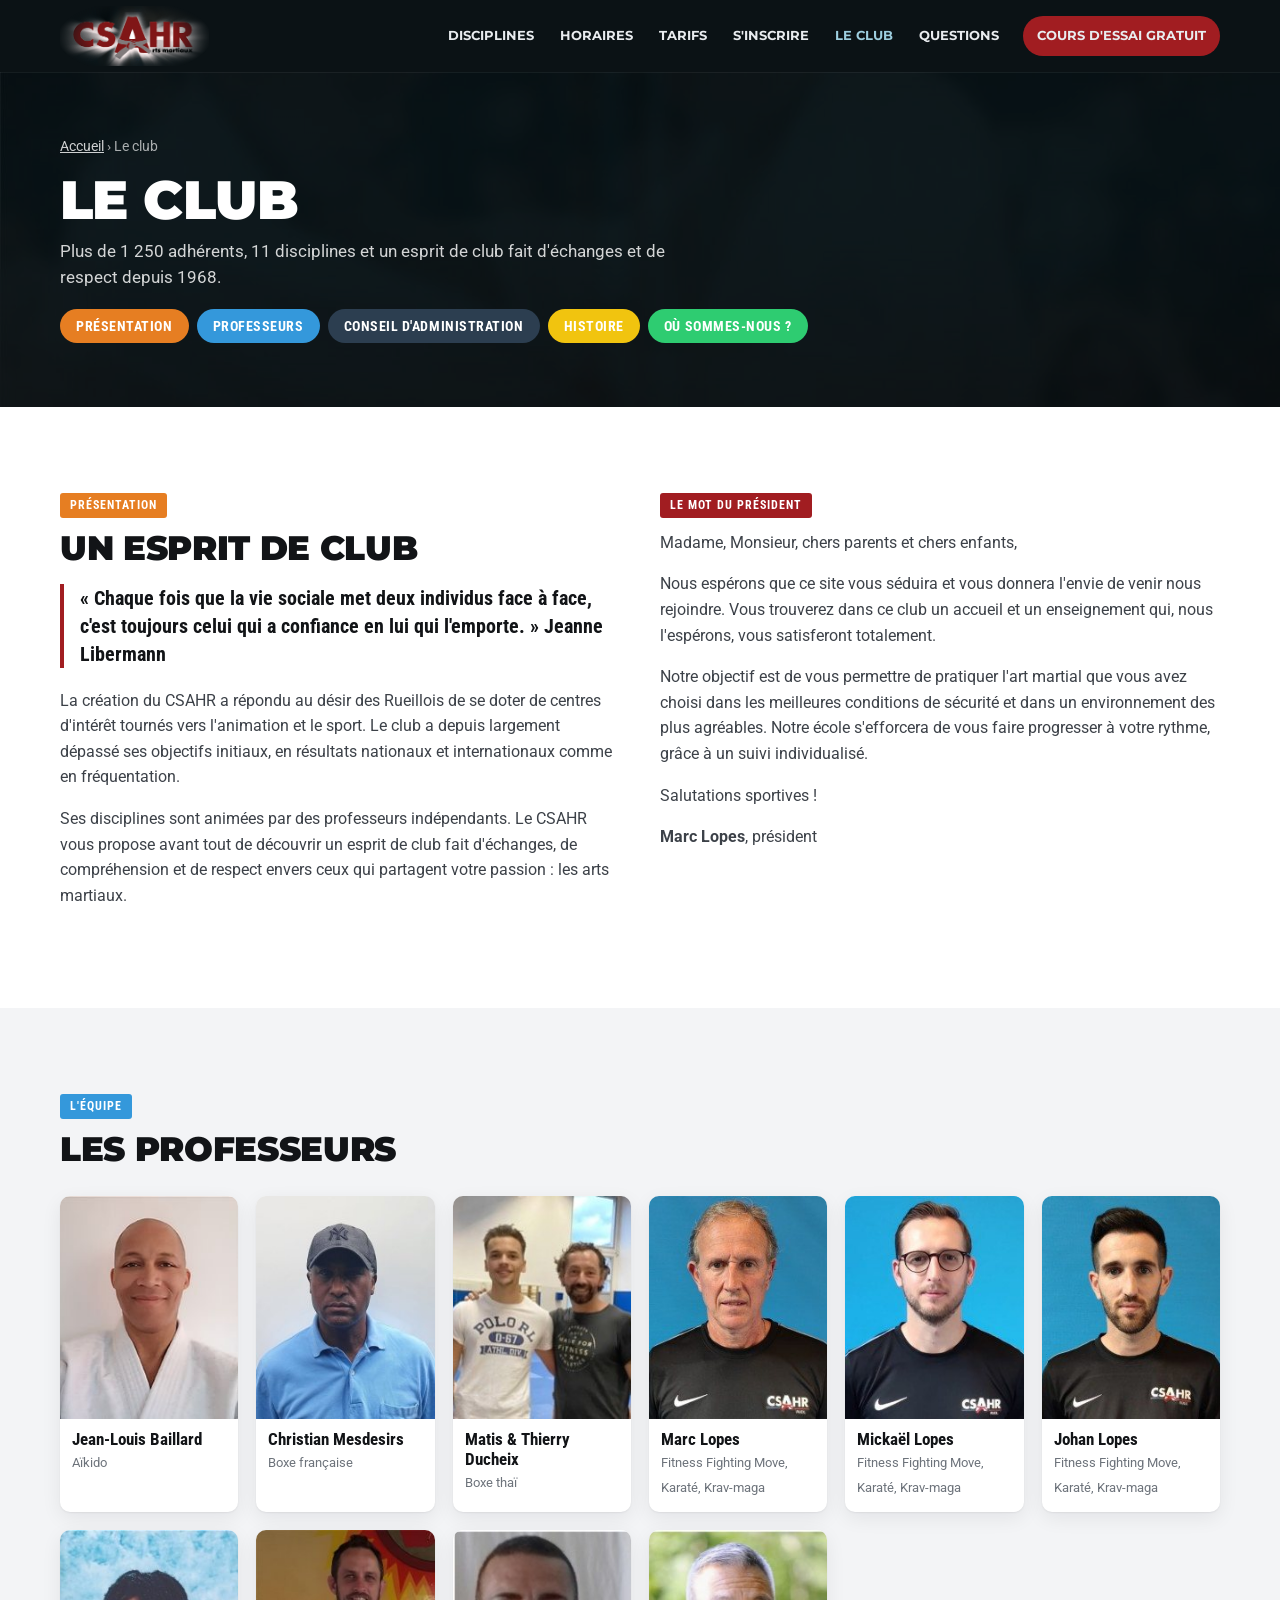
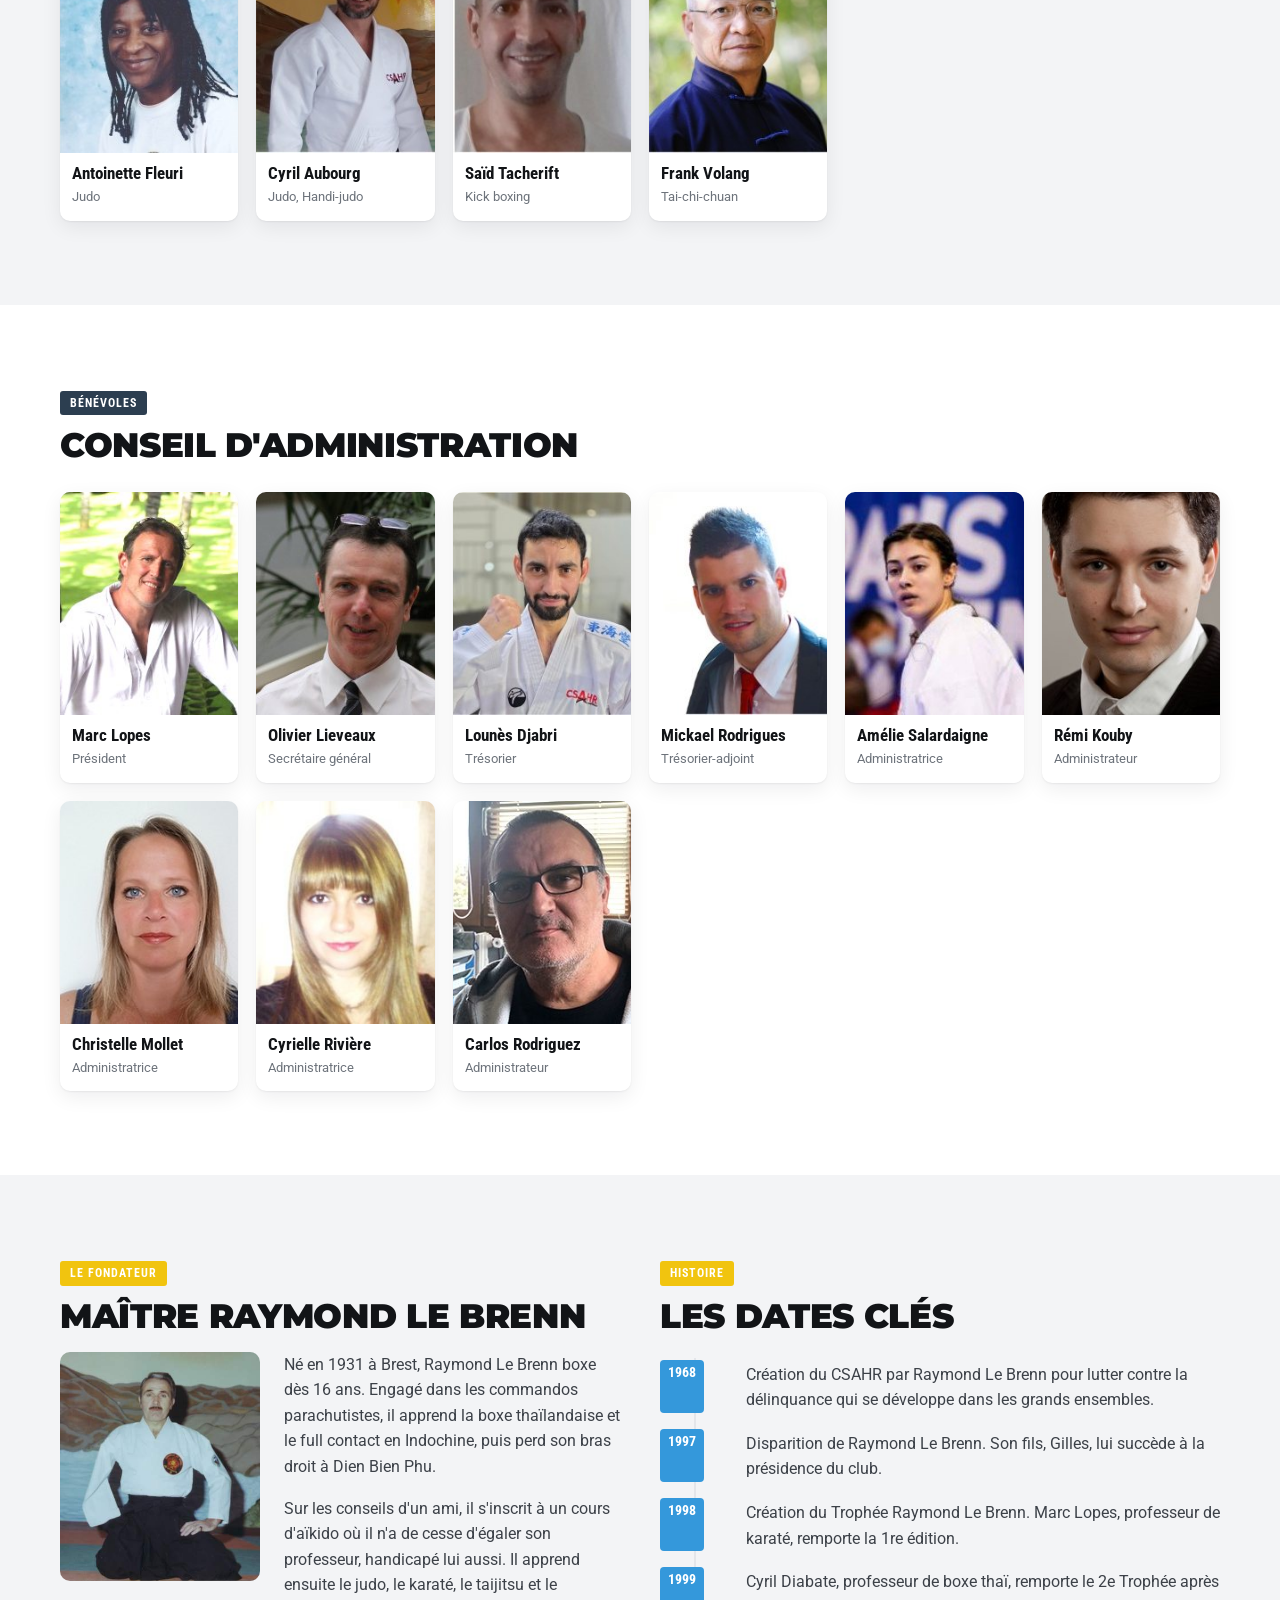
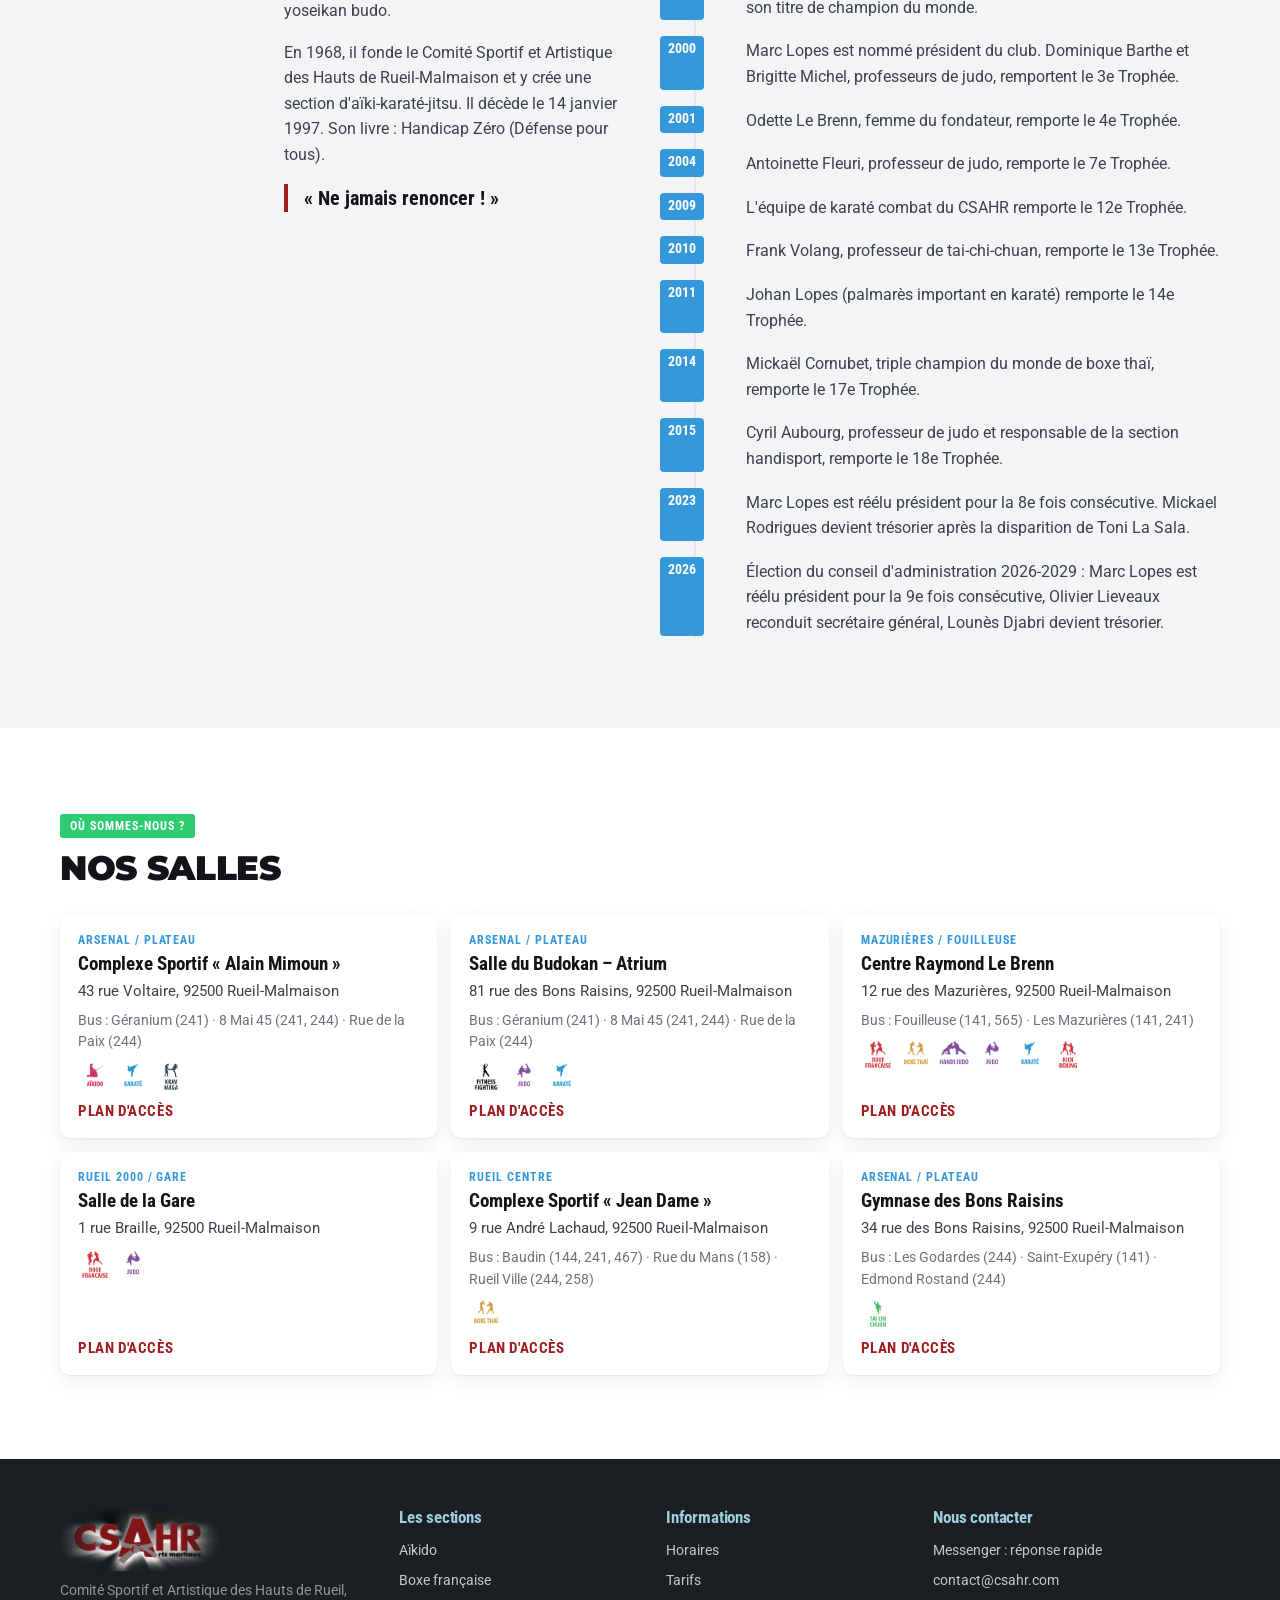
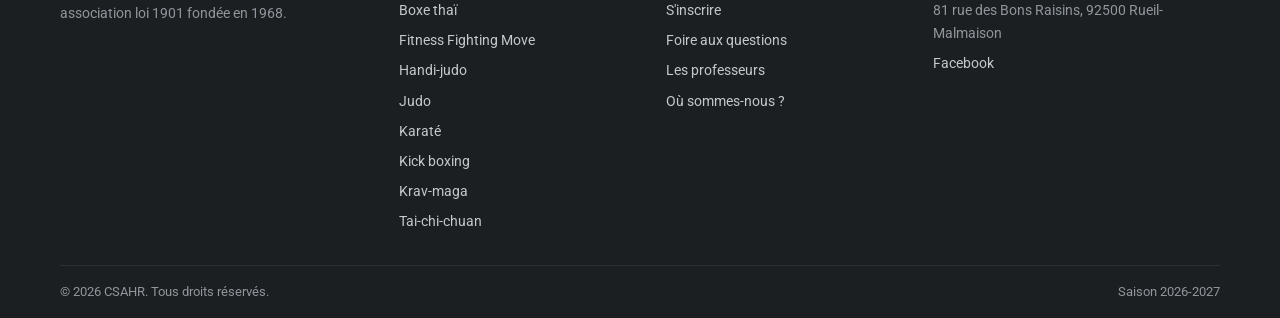
==== commit cd753aef: "Nouvelle interface dans l'ADN CSAHR et emploi du temps refait Header nuit avec le logo, hero sur la " ====
--- a/club.html
+++ b/club.html
@@ -4,56 +4,76 @@
   <meta charset="utf-8">
   <meta name="viewport" content="width=device-width, initial-scale=1, viewport-fit=cover">
   <title>Le club | CSAHR Rueil-Malmaison</title>
-  <meta name="description" content="Le CSAHR depuis 1968 : présentation, mot du président, professeurs, conseil d'administration, histoire et lieux d'entraînement.">
+  <meta name="description" content="Le CSAHR depuis 1968 : présentation, mot du président, professeurs, conseil d'administration, histoire et salles.">
+  <meta name="theme-color" content="#0b1215">
   <link rel="icon" href="assets/img/favicon.png" type="image/png">
   <link rel="preconnect" href="https://fonts.googleapis.com">
   <link rel="preconnect" href="https://fonts.gstatic.com" crossorigin>
-  <link href="https://fonts.googleapis.com/css2?family=Montserrat:wght@400;700;900&family=Roboto+Condensed:wght@400;700&family=Roboto:wght@400;700&display=swap" rel="stylesheet">
+  <link href="https://fonts.googleapis.com/css2?family=Montserrat:wght@700;900&family=Roboto+Condensed:wght@400;700&family=Roboto:wght@400;700&display=swap" rel="stylesheet">
   <link rel="stylesheet" href="assets/css/style.css">
 </head>
 <body data-page="club">
   <a class="skip" href="#main">Aller au contenu</a>
-  <div class="page">
-    <header id="site-header"></header>
-    <main id="main">
-
-      <div id="pictos"></div>
-      <hr class="rule">
-      <div class="inner">
-        <h1 class="page-title">Le club</h1>
-        <nav class="club-nav" aria-label="Rubriques du club">
-          <a style="background:var(--orange)" href="#presentation">Présentation</a>
-          <a style="background:var(--blue)" href="#professeurs">Professeurs</a>
-          <a style="background:var(--navy)" href="#conseil">Conseil d'administration</a>
-          <a style="background:var(--yellow)" href="#histoire">Histoire</a>
-          <a style="background:var(--green)" href="#lieux">Où sommes-nous ?</a>
-        </nav>
-
-        <h2 class="tag tag--orange" id="presentation">Présentation du club</h2>
-        <p><i>« Chaque fois que la vie sociale met deux individus face à face, c'est toujours celui qui a confiance en lui qui l'emporte. » – Jeanne Libermann</i></p>
-        <p>La création du CSAHR a répondu avant tout au désir d'une population rueilloise de se doter de centres d'intérêt orientés vers l'animation et le sport. Les bonnes volontés réunies depuis de nombreuses années au sein du club ont permis de créer un ensemble qui dépasse largement ses objectifs initiaux, en résultats nationaux et internationaux comme en fréquentation.</p>
-        <p>Doté de nombreuses disciplines animées par des professeurs indépendants, le CSAHR vous propose avant tout de découvrir un esprit de club fait d'échanges, de compréhension et de respect envers ceux qui partagent votre passion : les arts martiaux. À ce jour, le club regroupe plus de 1 250 adhérents dans 11 disciplines.</p>
-        <h3 class="d-sub">Le mot du président</h3>
-        <div id="president"></div>
-
-        <h2 class="tag tag--blue" id="professeurs">Les professeurs</h2>
+  <header id="site-header"></header>
+  <main id="main">
+    <section class="page-hero"><div class="wrap">
+      <nav class="crumbs" aria-label="Fil d'Ariane"><a href="index.html">Accueil</a> › Le club</nav>
+      <h1>Le club</h1>
+      <p style="margin-bottom:18px">Plus de 1 250 adhérents, 11 disciplines et un esprit de club fait d'échanges et de respect depuis 1968.</p>
+      <nav class="club-tabs" aria-label="Rubriques">
+        <a style="--c:var(--orange)" href="#presentation">Présentation</a><a style="--c:var(--blue)" href="#professeurs">Professeurs</a>
+        <a style="--c:var(--navy)" href="#conseil">Conseil d'administration</a><a style="--c:var(--yellow)" href="#histoire">Histoire</a><a style="--c:var(--green)" href="#lieux">Où sommes-nous ?</a>
+      </nav>
+    </div></section>
+    <section class="section" id="presentation">
+      <div class="wrap split">
+        <div>
+          <span class="label" style="--c:var(--orange)">Présentation</span>
+          <h2>Un esprit de club</h2>
+          <p class="quote">« Chaque fois que la vie sociale met deux individus face à face, c'est toujours celui qui a confiance en lui qui l'emporte. » Jeanne Libermann</p>
+          <p>La création du CSAHR a répondu au désir des Rueillois de se doter de centres d'intérêt tournés vers l'animation et le sport. Le club a depuis largement dépassé ses objectifs initiaux, en résultats nationaux et internationaux comme en fréquentation.</p>
+          <p>Ses disciplines sont animées par des professeurs indépendants. Le CSAHR vous propose avant tout de découvrir un esprit de club fait d'échanges, de compréhension et de respect envers ceux qui partagent votre passion : les arts martiaux.</p>
+        </div>
+        <div>
+          <span class="label" style="--c:var(--red)">Le mot du président</span>
+          <div id="president"></div>
+        </div>
+      </div>
+    </section>
+    <section class="section section--alt" id="professeurs">
+      <div class="wrap">
+        <div class="section-head"><div><span class="label" style="--c:var(--blue)">L'équipe</span><h2>Les professeurs</h2></div></div>
         <div class="people" id="staff"></div>
-
-        <h2 class="tag tag--navy" id="conseil">Conseil d'administration</h2>
+      </div>
+    </section>
+    <section class="section" id="conseil">
+      <div class="wrap">
+        <div class="section-head"><div><span class="label" style="--c:var(--navy)">Bénévoles</span><h2>Conseil d'administration</h2></div></div>
         <div class="people" id="board"></div>
-
-        <h2 class="tag tag--yellow" id="histoire">Histoire du club</h2>
-        <h3 class="d-sub">Maître Raymond Le Brenn, fondateur</h3>
-        <div class="founder" id="founder"></div>
-        <h3 class="d-sub" style="margin-top:24px">Les dates clés</h3>
-        <ol class="history" id="history"></ol>
-
-        <h2 class="tag tag--green" id="lieux">Où sommes-nous ?</h2>
-        <div class="venues-list" id="venues"></div>
       </div>
-    </main>
-    <footer id="site-footer"></footer>
-  </div>
+    </section>
+    <section class="section section--alt" id="histoire">
+      <div class="wrap split">
+        <div>
+          <span class="label" style="--c:var(--yellow)">Le fondateur</span>
+          <h2>Maître Raymond Le Brenn</h2>
+          <div class="founder" id="founder"></div>
+        </div>
+        <div>
+          <span class="label" style="--c:var(--yellow)">Histoire</span>
+          <h2>Les dates clés</h2>
+          <ol class="timeline" id="history"></ol>
+        </div>
+      </div>
+    </section>
+    <section class="section" id="lieux">
+      <div class="wrap">
+        <div class="section-head"><div><span class="label" style="--c:var(--green)">Où sommes-nous ?</span><h2>Nos salles</h2></div></div>
+        <div class="venues" id="venues"></div>
+      </div>
+    </section>
+  </main>
+  <footer id="site-footer"></footer>
   <script src="assets/js/data.js"></script>
   <script src="assets/js/app.js"></script>
 </body>
--- a/assets/css/style.css
+++ b/assets/css/style.css
@@ -1,283 +1,455 @@
-/* CSAHR — charte du site d'origine (csahr.com/rueil), remise à neuf.
-   Mise en page : colonne blanche centrée sur fond photo sombre, bandeau logo, menu Montserrat,
-   pictogrammes des disciplines, titres Roboto Condensed gris, étiquettes de couleurs franches. */
+/* CSAHR — refonte UI dans l'ADN du site d'origine.
+   ADN conservé : logo rouge sous projecteur, photo de dojo sombre, Montserrat 900 en capitales,
+   Roboto Condensed, pictogrammes gris → couleur, une couleur par discipline, étiquettes de couleur franche.
+   Mise en page : pleine largeur, header nuit, cartes blanches sur fond clair, sections aérées. */
 :root {
-  --page: #ffffff;
-  --text: #555555;
-  --title: #666666;
-  --black: #000000;
-  --muted: #8a8a8a;
-  --line: #e1e1e1;
-  --soft: #f5f5f5;
-  --hover: #0e7fa6;
+  --ink: #121417;
+  --ink-2: #3c4148;
+  --muted: #6d737b;
+  --line: #e4e6ea;
+  --bg: #ffffff;
+  --bg-2: #f3f4f6;
+  --night: #0b1215;
+  --night-2: #141c20;
+  --red: #a11d21;
+  --red-dark: #801617;
+  --sky: #9dcedf;
   --blue: #3498db;
-  --blue-light: #71d0ff;
   --green: #2ecc71;
   --yellow: #f1c40f;
   --orange: #e67e22;
   --teal: #1abc9c;
   --navy: #2c3e50;
-  --rule: #2ca0ca;
-  --date: #9dcedf;
-  --caption: #615951;
-  --footer: #222222;
-  --footer-2: #111111;
-  --footer-link: #aaaaaa;
-  --red: #801617;
-
-  --f-nav: "Montserrat", Arial, sans-serif;
-  --f-title: "Roboto Condensed", "Arial Narrow", Arial, sans-serif;
-  --f-body: "Roboto", Arial, Verdana, sans-serif;
-  --maxw: 1020px;
+
+  --f-display: "Montserrat", Arial, sans-serif;
+  --f-cond: "Roboto Condensed", "Arial Narrow", Arial, sans-serif;
+  --f-body: "Roboto", Arial, sans-serif;
+  --r: 10px;
+  --r-sm: 6px;
+  --shadow: 0 1px 2px rgba(18, 20, 23, .06), 0 6px 20px rgba(18, 20, 23, .07);
+  --maxw: 1200px;
   color-scheme: light;
 }
 
 * { box-sizing: border-box; }
-html { -webkit-text-size-adjust: 100%; scroll-behavior: smooth; }
-body {
-  margin: 0; color: var(--text); font: 400 16px/1.6 var(--f-body);
-  background: #0b1418 url("../img/fond.jpg") center top / cover fixed no-repeat;
-}
+html { -webkit-text-size-adjust: 100%; scroll-behavior: smooth; scroll-padding-top: 90px; }
+body { margin: 0; background: var(--bg); color: var(--ink-2); font: 400 16px/1.6 var(--f-body); }
 img { display: block; max-width: 100%; }
-a { color: var(--black); text-decoration: none; transition: color .2s, background-color .2s; }
-a:hover { color: var(--hover); }
+a { color: inherit; }
 :focus-visible { outline: 3px solid var(--blue); outline-offset: 2px; }
-h1, h2, h3, h4 { font-family: var(--f-title); color: var(--title); font-weight: 700; line-height: 1.15; margin: 0 0 .5em; text-wrap: balance; }
+h1, h2, h3 { color: var(--ink); line-height: 1.1; margin: 0 0 .5em; text-wrap: balance; }
+h1, h2 { font-family: var(--f-display); font-weight: 900; text-transform: uppercase; letter-spacing: -.01em; }
+h1 { font-size: clamp(2rem, 4.6vw, 3.4rem); }
+h2 { font-size: clamp(1.5rem, 3vw, 2.1rem); }
+h3 { font-family: var(--f-cond); font-weight: 700; font-size: 1.35rem; }
 p { margin: 0 0 1em; }
 .sr-only { position: absolute; width: 1px; height: 1px; overflow: hidden; clip: rect(0 0 0 0); white-space: nowrap; }
-.skip { position: absolute; left: -999px; top: 8px; z-index: 100; background: #000; color: #fff; padding: 8px 12px; }
-.skip:focus { left: 8px; color: #fff; }
-
-/* ---------- Colonne principale ---------- */
-.page { max-width: var(--maxw); margin: 0 auto; background: var(--page); box-shadow: 0 10px 80px rgba(0, 0, 0, .2); }
-.inner {
-  padding-left: max(30px, env(safe-area-inset-left, 0px));
-  padding-right: max(30px, env(safe-area-inset-right, 0px));
-}
-@media (max-width: 600px) { .inner { padding-left: max(16px, env(safe-area-inset-left, 0px)); padding-right: max(16px, env(safe-area-inset-right, 0px)); } }
-
-/* Bandeau logo */
-.banner { display: block; height: 137px; background: #0c0c0c url("../img/bandeau.png") center / auto 100% no-repeat; }
-@media (max-width: 600px) { .banner { height: 96px; } }
-
-/* Menu */
-.nav-bar { position: sticky; top: env(safe-area-inset-top, 0px); z-index: 50; background: #fff; border-bottom: 1px solid var(--line); }
-.nav { display: flex; justify-content: center; flex-wrap: wrap; gap: 4px; padding-block: 10px; }
-.nav a { font: 700 1.05rem/1 var(--f-nav); text-transform: uppercase; color: var(--black); padding: 12px 14px; }
-.nav a:hover, .nav a[aria-current="page"] { color: var(--hover); background: #f8f8f8; }
-@media (max-width: 640px) {
-  .nav { gap: 0; padding-block: 4px; }
-  .nav a { font-size: .8rem; padding: 10px 8px; }
-}
-@media (max-width: 420px) { .nav a { font-size: .68rem; padding: 10px 5px; } }
-
-/* Pictogrammes des disciplines */
-.pictos { display: flex; flex-wrap: wrap; justify-content: center; gap: 2px 4px; padding-block: 16px 12px; }
-.picto { display: block; width: 83px; flex: none; }
-.picto img { width: 83px; height: auto; }
-.picto .c { display: none; }
-.picto:hover .g, .picto[aria-current="page"] .g { display: none; }
-.picto:hover .c, .picto[aria-current="page"] .c { display: block; }
-@media (max-width: 600px) { .picto, .picto img { width: 25vw; max-width: 83px; } }
-.rule { height: 6px; border: 0; margin: 0; background: var(--rule); }
-
-/* ---------- Accueil ---------- */
-.intro { text-align: center; padding-block: 22px 18px; }
-.intro h1 { font: 900 1.7rem/1.25 var(--f-nav); text-transform: uppercase; color: #000; margin: 0 0 10px; }
-.intro p { font: 700 .98rem/1.5 var(--f-nav); color: #000; max-width: 800px; margin: 0 auto 8px; }
-@media (max-width: 480px) { .intro h1 { font-size: 1.3rem; } .intro p { font-size: .9rem; } }
-
-.slider { position: relative; aspect-ratio: 1010 / 340; max-width: 100%; overflow: hidden; background: #ddd; }
-.slider img { position: absolute; inset: 0; width: 100%; height: 100%; object-fit: cover; opacity: 0; transition: opacity 1s ease; }
-.slider img.on { opacity: 1; }
-.slider .dots { position: absolute; left: 0; right: 0; bottom: 10px; display: flex; justify-content: center; gap: 8px; }
-.slider .dots button { width: 12px; height: 12px; border-radius: 50%; border: 2px solid #fff; background: transparent; padding: 0; cursor: pointer; }
-.slider .dots button[aria-current="true"] { background: #fff; }
-
-/* Bloc « Trouver un cours » */
-.finder { background: var(--soft); border-top: 6px solid var(--blue); padding: 20px; margin-block: 8px 30px; }
-.finder h2 { font-size: 1.6rem; margin-bottom: 12px; color: var(--black); text-transform: uppercase; }
-.finder form { display: flex; flex-wrap: wrap; gap: 12px; align-items: end; }
-.finder label { display: grid; gap: 4px; font: 700 .85rem var(--f-title); text-transform: uppercase; color: var(--title); flex: 1 1 200px; }
-.input { min-height: 44px; padding: 0 10px; border: 1px solid #ccc; background: #fff; color: #333; font: 400 1rem var(--f-body); width: 100%; border-radius: 0; }
-.results { margin-top: 18px; display: grid; gap: 8px; }
-.results:empty { display: none; }
-.result { display: grid; grid-template-columns: 6px 1fr auto; gap: 0 14px; background: #fff; align-items: center; padding-right: 14px; }
-.result::before { content: ""; align-self: stretch; background: var(--c); }
-.result div { padding: 10px 0; }
-.result b { font: 700 1.15rem var(--f-title); color: #000; }
-.result span { display: block; font-size: .9rem; color: var(--muted); }
-.result small { font: 700 .95rem var(--f-title); color: var(--c); white-space: nowrap; }
-.result:hover b { color: var(--hover); }
-.results .none { background: #fff; padding: 14px; margin: 0; }
-
-/* Grands titres de section (ACTU, PHOTOS) */
-.big-title { font: 700 clamp(2.4rem, 6vw, 3.4rem)/1 var(--f-title); color: var(--title); text-align: center; text-transform: uppercase; margin: 36px 0 26px; }
-
-/* Actualités */
-.news { display: grid; grid-template-columns: repeat(3, minmax(0, 1fr)); gap: 30px; }
-.news article { min-width: 0; }
-.news h3 { font-size: 1.3rem; color: #000; font-weight: 400; min-height: 2.6em; margin-bottom: 10px; }
-.news .pic { position: relative; }
-.news .pic img { width: 100%; aspect-ratio: 4 / 3; object-fit: cover; }
-.date { position: absolute; left: -8px; top: 12px; width: 52px; background: var(--date); color: #fff; text-align: center; border: 2px solid #fff; border-radius: 4px; padding: 4px 0 6px; font: 400 .7rem/1.2 var(--f-body); }
-.date b { display: block; font: 400 1.7rem/1 var(--f-title); }
-.news p { font-size: .93rem; margin-top: 14px; }
-.news a.more { font-style: italic; font-size: .9rem; }
-@media (max-width: 760px) { .news { grid-template-columns: 1fr; } }
-
-/* Galerie photos */
-.gallery { display: grid; grid-template-columns: repeat(4, minmax(0, 1fr)); gap: 14px; padding-bottom: 40px; }
-.gallery figure { margin: 0; background: var(--caption); min-width: 0; }
-.gallery img { width: 100%; aspect-ratio: 1; object-fit: cover; }
-.gallery figcaption { color: #fff; font-size: .82rem; font-weight: 700; padding: 10px 12px 14px; min-height: 64px; }
+.skip { position: absolute; left: -999px; top: 8px; z-index: 200; background: #000; color: #fff; padding: 8px 12px; }
+.skip:focus { left: 8px; }
+
+.wrap {
+  max-width: var(--maxw); margin: 0 auto;
+  padding-left: max(20px, env(safe-area-inset-left, 0px));
+  padding-right: max(20px, env(safe-area-inset-right, 0px));
+}
+.section { padding-block: clamp(48px, 7vw, 84px); }
+.section--alt { background: var(--bg-2); }
+.section-head { display: flex; flex-wrap: wrap; align-items: end; justify-content: space-between; gap: 10px 24px; margin-bottom: 28px; }
+.section-head h2 { margin: 0; }
+.section-head p { margin: 0; max-width: 56ch; color: var(--muted); }
+.label {
+  display: inline-block; font: 700 .78rem/1 var(--f-cond); text-transform: uppercase; letter-spacing: .08em;
+  color: #fff; background: var(--c, var(--blue)); padding: 6px 10px; border-radius: 3px; margin-bottom: 12px;
+}
+.more { font: 700 .95rem var(--f-cond); text-transform: uppercase; letter-spacing: .04em; color: var(--red); text-decoration: none; }
+.more:hover { color: var(--red-dark); text-decoration: underline; }
+
+/* Boutons */
+.btn {
+  display: inline-flex; align-items: center; justify-content: center; gap: 8px; min-height: 48px; padding: 0 22px;
+  border-radius: 999px; border: 2px solid transparent; font: 700 .9rem/1 var(--f-display); text-transform: uppercase;
+  text-decoration: none; cursor: pointer; transition: background .2s, color .2s, border-color .2s, transform .15s;
+}
+.btn:active { transform: translateY(1px); }
+.btn svg { width: 18px; height: 18px; }
+.btn--red { background: var(--red); color: #fff; }
+.btn--red:hover { background: var(--red-dark); color: #fff; }
+.btn--ghost { border-color: rgba(255, 255, 255, .7); color: #fff; }
+.btn--ghost:hover { background: #fff; color: var(--ink); }
+.btn--line { border-color: var(--ink); color: var(--ink); }
+.btn--line:hover { background: var(--ink); color: #fff; }
+.btn--sm { min-height: 40px; padding: 0 16px; font-size: .8rem; }
+
+/* ---------- Header ---------- */
+.header { position: sticky; top: 0; z-index: 100; background: var(--night); padding-top: env(safe-area-inset-top, 0px); box-shadow: 0 1px 0 rgba(255, 255, 255, .06); }
+.header .bar { display: flex; align-items: center; gap: 16px; height: 72px; }
+.logo { display: block; flex: none; margin-right: auto; height: 60px; }
+.logo img {
+  height: 60px; width: auto;
+  -webkit-mask-image: radial-gradient(ellipse 52% 60% at 50% 52%, #000 55%, transparent 100%);
+  mask-image: radial-gradient(ellipse 52% 60% at 50% 52%, #000 55%, transparent 100%);
+}
+.nav { display: flex; align-items: center; gap: 2px; }
+.nav a { color: #e9ecef; text-decoration: none; font: 700 .8rem/1 var(--f-display); text-transform: uppercase; padding: 10px 12px; border-radius: 999px; }
+.nav a:hover { background: rgba(255, 255, 255, .08); color: #fff; }
+.nav a[aria-current="page"] { color: var(--sky); }
+.nav .btn { margin-left: 10px; }
+.burger { display: none; width: 44px; height: 44px; border: 0; border-radius: 10px; background: rgba(255, 255, 255, .08); color: #fff; cursor: pointer; }
+.burger svg { width: 24px; height: 24px; margin: auto; }
+@media (max-width: 1020px) {
+  .burger { display: grid; }
+  .nav {
+    position: absolute; left: 0; right: 0; top: 100%; display: none; flex-direction: column; align-items: stretch; gap: 0;
+    background: var(--night); padding: 8px max(20px, env(safe-area-inset-right, 0px)) 20px max(20px, env(safe-area-inset-left, 0px));
+    border-top: 1px solid rgba(255, 255, 255, .08);
+  }
+  .nav.open { display: flex; }
+  .nav a { padding: 16px 4px; font-size: .95rem; border-radius: 0; border-bottom: 1px solid rgba(255, 255, 255, .08); }
+  .nav .btn { margin: 16px 0 0; border-bottom: 0; }
+}
+
+/* ---------- Hero accueil ---------- */
+.hero { position: relative; color: #fff; background: var(--night) url("../img/fond.jpg") center / cover no-repeat; overflow: hidden; }
+.hero::before { content: ""; position: absolute; inset: 0; background: linear-gradient(100deg, rgba(8, 13, 16, .92) 0%, rgba(8, 13, 16, .72) 55%, rgba(8, 13, 16, .45) 100%); }
+.hero .wrap { position: relative; display: grid; grid-template-columns: minmax(0, 1.15fr) minmax(0, .85fr); gap: clamp(28px, 5vw, 64px); align-items: center; padding-block: clamp(48px, 8vw, 96px); }
+.hero h1 { color: #fff; }
+.hero h1 em { font-style: normal; color: #e0393d; }
+.hero .kicker { font: 700 .85rem var(--f-cond); text-transform: uppercase; letter-spacing: .12em; color: var(--sky); margin-bottom: 14px; }
+.hero p.lead { font-size: 1.12rem; color: rgba(255, 255, 255, .85); max-width: 54ch; }
+.hero .actions { display: flex; flex-wrap: wrap; gap: 12px; margin-top: 24px; }
+.hero .stats { display: flex; flex-wrap: wrap; gap: 8px 32px; margin: 32px 0 0; padding: 0; list-style: none; }
+.hero .stats b { display: block; font: 700 2rem/1 var(--f-cond); color: #fff; }
+.hero .stats span { font-size: .85rem; color: rgba(255, 255, 255, .7); }
+@media (max-width: 900px) { .hero .wrap { grid-template-columns: 1fr; } }
+
+/* Carte « Trouver un cours » */
+.finder { background: #fff; color: var(--ink-2); border-radius: 14px; padding: 22px; box-shadow: 0 20px 50px rgba(0, 0, 0, .35); }
+.finder h2 { font-size: 1.25rem; margin-bottom: 4px; }
+.finder > p { color: var(--muted); font-size: .92rem; margin-bottom: 14px; }
+.field { display: grid; gap: 6px; margin-bottom: 12px; font: 700 .78rem var(--f-cond); text-transform: uppercase; letter-spacing: .06em; color: var(--muted); }
+.input {
+  width: 100%; min-height: 46px; padding: 0 12px; border: 1px solid #d5d8dd; border-radius: var(--r-sm);
+  background: #fff; color: var(--ink); font: 400 1rem var(--f-body);
+}
+.input:focus { border-color: var(--blue); outline: none; box-shadow: 0 0 0 3px rgba(52, 152, 219, .2); }
+.finder .row { display: grid; grid-template-columns: 1fr 1fr; gap: 12px; }
+.results { display: grid; gap: 8px; margin-top: 6px; max-height: 300px; overflow: auto; }
+.result { display: grid; grid-template-columns: 44px minmax(0, 1fr) auto; gap: 12px; align-items: center; padding: 8px 12px 8px 8px; border-radius: var(--r-sm); background: var(--bg-2); text-decoration: none; border-left: 4px solid var(--c); }
+.result:hover { background: #e9ebef; }
+.result img { width: 44px; }
+.result b { display: block; font: 700 1.05rem/1.2 var(--f-cond); color: var(--ink); }
+.result span { font-size: .85rem; color: var(--muted); }
+.result small { font: 700 .85rem var(--f-cond); color: var(--c); white-space: nowrap; }
+.results .none { margin: 0; padding: 12px; background: var(--bg-2); border-radius: var(--r-sm); font-size: .92rem; }
+
+/* ---------- Pictogrammes ---------- */
+.picto-strip { background: #fff; border-bottom: 1px solid var(--line); }
+.pictos { display: grid; grid-template-columns: repeat(10, minmax(0, 1fr)); gap: 4px; padding-block: 14px; }
+.picto {
+  position: relative; display: grid; place-items: center; padding: 10px 4px 12px; border-radius: var(--r);
+  text-decoration: none; background: transparent; border: 0; cursor: pointer; font: inherit;
+}
+.picto img { width: 100%; max-width: 92px; height: auto; }
+.picto .c { position: absolute; top: 10px; left: 50%; transform: translateX(-50%); opacity: 0; transition: opacity .2s; }
+.picto::after { content: ""; position: absolute; left: 22%; right: 22%; bottom: 4px; height: 3px; border-radius: 3px; background: var(--c); transform: scaleX(0); transition: transform .2s; }
+.picto:hover, .picto[aria-current="page"], .picto[aria-pressed="true"] { background: var(--bg-2); }
+.picto:hover .c, .picto[aria-current="page"] .c, .picto[aria-pressed="true"] .c { opacity: 1; }
+.picto:hover::after, .picto[aria-current="page"]::after, .picto[aria-pressed="true"]::after { transform: scaleX(1); }
+@media (max-width: 860px) {
+  .pictos { grid-template-columns: repeat(5, minmax(0, 1fr)); }
+}
+@media (max-width: 420px) { .picto { padding: 6px 2px 10px; } }
+
+/* ---------- Aujourd'hui au club ---------- */
+.today { display: grid; grid-template-columns: repeat(auto-fill, minmax(230px, 1fr)); gap: 12px; }
+.class-card {
+  display: grid; grid-template-columns: auto minmax(0, 1fr); gap: 4px 14px; align-items: start;
+  background: #fff; border: 1px solid var(--line); border-radius: var(--r); padding: 14px; text-decoration: none; border-top: 4px solid var(--c);
+  transition: box-shadow .2s, transform .2s;
+}
+.class-card:hover { box-shadow: var(--shadow); transform: translateY(-2px); }
+.class-card time { grid-row: span 3; font: 700 1.25rem/1.1 var(--f-cond); color: var(--ink); font-variant-numeric: tabular-nums; }
+.class-card time small { display: block; font-size: .85rem; color: var(--muted); font-weight: 400; }
+.class-card b { font: 700 1.1rem/1.15 var(--f-cond); color: var(--c); }
+.class-card span { font-size: .88rem; color: var(--ink-2); line-height: 1.35; }
+.class-card .v { color: var(--muted); font-size: .82rem; }
+.empty { padding: 20px; border: 1px dashed var(--line); border-radius: var(--r); color: var(--muted); }
+
+/* ---------- Cartes discipline ---------- */
+.dgrid { display: grid; grid-template-columns: repeat(auto-fill, minmax(260px, 1fr)); gap: 20px; }
+.dcard { position: relative; display: flex; flex-direction: column; background: #fff; border-radius: var(--r); overflow: hidden; text-decoration: none; box-shadow: var(--shadow); transition: transform .2s, box-shadow .2s; }
+.dcard:hover { transform: translateY(-4px); box-shadow: 0 14px 34px rgba(18, 20, 23, .14); }
+.dcard .ph { position: relative; aspect-ratio: 16 / 10; overflow: hidden; background: var(--night); }
+.dcard .ph img { width: 100%; height: 100%; object-fit: cover; transition: transform .5s; }
+.dcard:hover .ph img { transform: scale(1.05); }
+.dcard .badge { position: absolute; left: 12px; bottom: -22px; width: 60px; height: 60px; border-radius: 50%; background: #fff; display: grid; place-items: center; box-shadow: var(--shadow); }
+.dcard .badge img { width: 50px; }
+.dcard .body { padding: 30px 16px 16px; border-bottom: 4px solid var(--c); flex: 1; }
+.dcard h3 { font-family: var(--f-display); font-weight: 900; text-transform: uppercase; font-size: 1.15rem; margin-bottom: 4px; }
+.dcard p { margin: 0; font-size: .9rem; color: var(--muted); }
+.dcard .chips { display: flex; flex-wrap: wrap; gap: 6px; margin-top: 10px; }
+.chip { display: inline-flex; align-items: center; min-height: 26px; padding: 0 10px; border-radius: 999px; background: var(--bg-2); font: 700 .8rem var(--f-cond); color: var(--ink-2); }
+
+/* ---------- Étapes ---------- */
+.steps { display: grid; grid-template-columns: repeat(3, minmax(0, 1fr)); gap: 16px; list-style: none; padding: 0; margin: 0; counter-reset: s; }
+.steps li { background: #fff; border-radius: var(--r); padding: 22px; border-top: 4px solid var(--c); counter-increment: s; box-shadow: var(--shadow); }
+.steps li::before { content: counter(s); display: grid; place-items: center; width: 36px; height: 36px; border-radius: 50%; background: var(--c); color: #fff; font: 700 1.1rem var(--f-cond); margin-bottom: 12px; }
+.steps h3 { margin-bottom: 6px; }
+.steps p { margin: 0; font-size: .95rem; }
+@media (max-width: 800px) { .steps { grid-template-columns: 1fr; } }
+
+/* ---------- Actus ---------- */
+.news { display: grid; grid-template-columns: repeat(3, minmax(0, 1fr)); gap: 20px; }
+.news article { background: #fff; border-radius: var(--r); overflow: hidden; box-shadow: var(--shadow); display: flex; flex-direction: column; }
+.news .pic { position: relative; aspect-ratio: 16 / 10; overflow: hidden; }
+.news .pic img { width: 100%; height: 100%; object-fit: cover; }
+.date { position: absolute; left: 12px; top: 12px; min-width: 56px; padding: 6px 8px; border-radius: var(--r-sm); background: var(--sky); color: #fff; text-align: center; font: 400 .72rem/1.15 var(--f-body); box-shadow: 0 2px 8px rgba(0, 0, 0, .2); }
+.date b { display: block; font: 700 1.6rem/1 var(--f-cond); }
+.news .txt { padding: 18px; }
+.news h3 { font-size: 1.25rem; }
+.news p { font-size: .93rem; margin: 0 0 10px; }
+@media (max-width: 860px) { .news { grid-template-columns: 1fr; } }
+
+/* ---------- Galerie ---------- */
+.gallery { display: grid; grid-template-columns: repeat(4, minmax(0, 1fr)); gap: 12px; }
+.gallery button { all: unset; cursor: zoom-in; position: relative; display: block; border-radius: var(--r); overflow: hidden; aspect-ratio: 1; background: var(--night); }
+.gallery button:focus-visible { outline: 3px solid var(--blue); outline-offset: 2px; }
+.gallery img { width: 100%; height: 100%; object-fit: cover; transition: transform .4s; }
+.gallery button:hover img { transform: scale(1.05); }
+.gallery .cap { position: absolute; left: 0; right: 0; bottom: 0; padding: 30px 12px 10px; background: linear-gradient(transparent, rgba(0, 0, 0, .8)); color: #fff; font: 700 .85rem/1.3 var(--f-cond); }
 @media (max-width: 760px) { .gallery { grid-template-columns: 1fr 1fr; } }
-
-/* ---------- Pages discipline ---------- */
-.d-rule { height: 6px; background: var(--c, var(--rule)); }
-.d-head { text-align: center; padding-block: 30px 10px; }
-.d-head h1 { font: 700 clamp(2.6rem, 7vw, 3.4rem)/1 var(--f-title); color: var(--title); text-transform: uppercase; margin-bottom: 8px; }
-.d-head p { font: 700 1.5rem/1.3 var(--f-title); color: var(--title); margin: 0; }
-.links { display: flex; justify-content: center; flex-wrap: wrap; gap: 6px; margin: 18px 0 10px; }
-.links a { width: 124px; padding: 10px 6px; text-align: center; color: #fff; font: 700 1.1rem/1.2 var(--f-title); }
-.links a svg { display: block; width: 22px; height: 22px; margin: 0 auto 4px; }
-.links .l-ins { background: var(--blue); } .links .l-ins:hover { background: var(--blue-light); color: #fff; }
-.links .l-hor { background: var(--green); } .links .l-hor:hover { background: #7ee2a8; color: #fff; }
-.links .l-tar { background: var(--yellow); } .links .l-tar:hover { background: #f7dc6f; color: #fff; }
-
-.d-body { display: grid; grid-template-columns: minmax(0, 1fr) 300px; gap: 40px; align-items: start; }
-@media (max-width: 820px) { .d-body { grid-template-columns: 1fr; } .d-body .prof-col { order: -1; } }
-.tag { display: inline-block; color: #fff; padding: 6px 12px; margin: 48px 0 18px; font: 700 1.25rem/1.2 var(--f-title); text-transform: uppercase; min-width: min(280px, 100%); }
-.tag--orange { background: var(--orange); }
-.tag--blue { background: var(--blue); }
-.tag--yellow { background: var(--yellow); }
-.tag--green { background: var(--green); }
-.tag--teal { background: var(--teal); }
-.tag--navy { background: var(--navy); }
-.d-body .tag:first-child { margin-top: 20px; }
-
-.prof-card { text-align: center; padding-top: 20px; }
-.prof-card + .prof-card { margin-top: 24px; }
-.prof-card img { width: 100%; max-width: 260px; margin: 0 auto 10px; }
-.prof-card h3 { font-size: 1.5rem; color: var(--title); margin-bottom: 4px; }
-.prof-card .tel { display: inline-block; font-weight: 700; font-size: 1.05rem; color: #000; margin-bottom: 4px; }
-.prof-card ul { list-style: none; margin: 0; padding: 0; font-size: .92rem; }
-
-.two { display: grid; grid-template-columns: 1fr 1fr; gap: 40px; }
-@media (max-width: 760px) { .two { grid-template-columns: 1fr; gap: 0; } }
-.two h3, .d-sub { font-size: 1.4rem; color: #000; }
-.signup { font-weight: 700; color: #000; text-align: center; background: var(--soft); padding: 12px; }
-.docs { padding-left: 20px; font-size: .95rem; }
-.docs li { margin-bottom: 8px; }
-.prices { list-style: none; margin: 0 0 14px; padding: 0; }
-.prices li { display: flex; justify-content: space-between; gap: 12px; padding: 8px 0; border-bottom: 1px solid var(--line); }
-.prices b { color: #000; font: 700 1.2rem var(--f-title); white-space: nowrap; font-variant-numeric: tabular-nums; }
-.prices small { display: block; color: var(--muted); }
-.note { font-size: .9rem; color: var(--muted); }
-.warn { color: var(--orange); font-weight: 700; }
-
-/* Tableaux d'horaires (par salle) */
-.venue-table { margin-bottom: 30px; border: 1px solid var(--line); }
-.venue-head { display: flex; flex-wrap: wrap; justify-content: space-between; gap: 6px 16px; background: #e8e8e8; padding: 10px 14px; }
-.venue-head b { font: 700 1.15rem var(--f-title); color: #333; }
-.venue-head span { display: block; font-size: .9rem; color: #666; }
-.venue-head a { font-weight: 700; font-size: .9rem; color: var(--blue); align-self: center; }
-.venue-head a:hover { color: var(--hover); }
-.venue-table table { width: 100%; border-collapse: collapse; font-size: .95rem; }
-.venue-table th, .venue-table td { text-align: left; padding: 8px 14px; border-top: 1px solid var(--line); vertical-align: top; }
-.venue-table th { width: 110px; color: #000; }
-.venue-table td.t { width: 140px; white-space: nowrap; font-variant-numeric: tabular-nums; font-weight: 700; color: #333; }
-.venue-table .who { display: block; font-size: .85rem; color: var(--muted); }
-.bus { font-size: .85rem; color: #666; padding: 8px 14px; border-top: 1px solid var(--line); background: #fafafa; }
-@media (max-width: 520px) { .venue-table th { width: 80px; } .venue-table td.t { width: auto; } .venue-table th, .venue-table td { padding: 8px; } }
-
-.photos3 { display: grid; grid-template-columns: repeat(3, minmax(0, 1fr)); gap: 10px; padding-bottom: 40px; }
-.photos3 img { width: 100%; aspect-ratio: 3 / 2; object-fit: cover; }
-@media (max-width: 600px) { .photos3 { grid-template-columns: 1fr; } }
-
-/* ---------- Pages intérieures ---------- */
-.page-title { font: 700 clamp(2.2rem, 6vw, 3rem)/1.1 var(--f-title); color: var(--title); text-transform: uppercase; text-align: center; margin: 30px 0 10px; }
-.page-lead { text-align: center; max-width: 720px; margin: 0 auto 24px; }
-
-/* Planning */
-.filters { display: flex; flex-wrap: wrap; gap: 12px; align-items: end; background: var(--soft); padding: 16px; margin-bottom: 20px; }
-.filters label { display: grid; gap: 4px; font: 700 .85rem var(--f-title); text-transform: uppercase; color: var(--title); flex: 1 1 180px; }
-.filters .count { flex: 1 1 100%; margin: 0; font-size: .95rem; color: #333; }
-.week { display: grid; grid-template-columns: repeat(6, minmax(0, 1fr)); gap: 8px; }
-.day { min-width: 0; }
-.day h2 { margin: 0 0 8px; background: #333; color: #fff; text-align: center; font-size: 1.1rem; padding: 8px; text-transform: uppercase; }
-.day.today h2 { background: var(--blue); }
-.day ol { list-style: none; margin: 0; padding: 0; display: grid; gap: 6px; }
-.slot { display: block; padding: 7px 8px 8px; background: #fff; border: 1px solid var(--line); border-left: 6px solid var(--c); font-size: .82rem; line-height: 1.3; color: #555; }
-.slot:hover { background: #f8f8f8; color: #555; }
-.slot time { font-weight: 700; color: #000; font-variant-numeric: tabular-nums; }
-.slot b { display: block; font: 700 1.02rem/1.15 var(--f-title); color: var(--c); margin: 2px 0; }
-.slot span { display: block; }
-.slot .v { color: var(--muted); }
-.day-empty { color: var(--muted); text-align: center; font-size: .9rem; }
-@media (max-width: 1000px) { .week { grid-template-columns: repeat(3, minmax(0, 1fr)); } }
-@media (max-width: 560px) { .week { grid-template-columns: 1fr; } }
-.legend { display: flex; flex-wrap: wrap; gap: 6px 16px; margin: 20px 0 40px; font-size: .88rem; }
-.legend span { display: inline-flex; align-items: center; gap: 6px; }
-.legend i { width: 14px; height: 14px; background: var(--c); }
-
-/* Tarifs */
-.calc { background: var(--soft); border-top: 6px solid var(--yellow); padding: 20px; margin-bottom: 30px; }
-.calc form { display: flex; flex-wrap: wrap; gap: 12px; align-items: end; }
-.calc label { display: grid; gap: 4px; font: 700 .85rem var(--f-title); text-transform: uppercase; color: var(--title); flex: 1 1 220px; }
-.calc label.age { flex: 0 1 140px; }
-.calc-out { margin-top: 16px; background: #fff; padding: 16px; }
+.lightbox { border: 0; padding: 0; background: transparent; max-width: min(1100px, 94vw); }
+.lightbox::backdrop { background: rgba(0, 0, 0, .85); }
+.lightbox img { max-height: 82vh; width: auto; margin: 0 auto; border-radius: var(--r-sm); }
+.lightbox p { color: #fff; text-align: center; margin: 10px 0 0; font: 700 1rem var(--f-cond); }
+.lightbox button { position: fixed; top: max(16px, env(safe-area-inset-top, 0px)); right: max(16px, env(safe-area-inset-right, 0px)); width: 44px; height: 44px; border-radius: 50%; border: 0; background: #fff; font-size: 1.4rem; cursor: pointer; }
+
+/* ---------- Lieux ---------- */
+.venues { display: grid; grid-template-columns: repeat(auto-fill, minmax(300px, 1fr)); gap: 14px; }
+.venue { background: #fff; border-radius: var(--r); padding: 18px; box-shadow: var(--shadow); display: flex; flex-direction: column; gap: 6px; }
+.venue h3 { margin: 0; font-size: 1.2rem; }
+.venue .q { font: 700 .75rem var(--f-cond); text-transform: uppercase; letter-spacing: .08em; color: var(--blue); }
+.venue p { margin: 0; font-size: .92rem; }
+.venue .bus { font-size: .85rem; color: var(--muted); }
+.venue .dots { display: flex; flex-wrap: wrap; gap: 4px; margin-top: 4px; }
+.venue .dots img { width: 34px; }
+.venue a.map { margin-top: auto; padding-top: 6px; }
+
+/* ---------- Bandeau CTA ---------- */
+.cta { position: relative; color: #fff; background: var(--night) url("../img/fond.jpg") center 30% / cover; }
+.cta::before { content: ""; position: absolute; inset: 0; background: rgba(8, 13, 16, .8); }
+.cta .wrap { position: relative; display: flex; flex-wrap: wrap; align-items: center; justify-content: space-between; gap: 20px; padding-block: 48px; }
+.cta h2 { color: #fff; margin: 0 0 6px; }
+.cta p { margin: 0; color: rgba(255, 255, 255, .8); }
+
+/* ---------- Pied de page ---------- */
+.footer { background: #1b1f22; color: #8f969c; font-size: .9rem; }
+.footer .cols { display: grid; grid-template-columns: 1.3fr 1fr 1fr 1.2fr; gap: 28px; padding-block: 48px 32px; }
+.footer h2 { font: 700 1.05rem var(--f-cond); text-transform: none; color: var(--sky); margin: 0 0 12px; }
+.footer ul { list-style: none; margin: 0; padding: 0; display: grid; gap: 7px; }
+.footer a { color: #c4c9ce; text-decoration: none; }
+.footer a:hover { color: var(--sky); }
+.footer .logo img { height: 64px; }
+.footer .copy { border-top: 1px solid #2a3034; padding-block: 16px; font-size: .8rem; display: flex; flex-wrap: wrap; justify-content: space-between; gap: 8px; }
+@media (max-width: 860px) { .footer .cols { grid-template-columns: 1fr 1fr; } }
+@media (max-width: 480px) { .footer .cols { grid-template-columns: 1fr; } }
+
+/* ---------- En-tête de page intérieure ---------- */
+.page-hero { position: relative; color: #fff; background: var(--night) url("../img/fond.jpg") center / cover; }
+.page-hero::before { content: ""; position: absolute; inset: 0; background: rgba(8, 13, 16, .8); }
+.page-hero .wrap { position: relative; padding-block: clamp(36px, 6vw, 64px); }
+.page-hero h1 { color: #fff; margin-bottom: 8px; }
+.page-hero p { margin: 0; color: rgba(255, 255, 255, .82); max-width: 62ch; font-size: 1.05rem; }
+.crumbs { font-size: .85rem; color: rgba(255, 255, 255, .65); margin-bottom: 12px; }
+.crumbs a { color: rgba(255, 255, 255, .8); }
+
+/* ---------- Page discipline ---------- */
+.dhero { position: relative; color: #fff; background: var(--night); overflow: hidden; }
+.dhero > img { position: absolute; inset: 0; width: 100%; height: 100%; object-fit: cover; }
+.dhero::before { content: ""; position: absolute; inset: 0; z-index: 1; background: linear-gradient(90deg, rgba(8, 13, 16, .92) 0%, rgba(8, 13, 16, .7) 50%, rgba(8, 13, 16, .3) 100%); }
+.dhero::after { content: ""; position: absolute; left: 0; right: 0; bottom: 0; height: 6px; z-index: 2; background: var(--c); }
+.dhero .wrap { position: relative; z-index: 2; padding-block: clamp(40px, 7vw, 80px); display: grid; grid-template-columns: auto minmax(0, 1fr); gap: 20px 28px; align-items: center; }
+.dhero .emblem { width: 120px; height: 120px; border-radius: 50%; background: #fff; display: grid; place-items: center; box-shadow: 0 8px 30px rgba(0, 0, 0, .4); }
+.dhero .emblem img { width: 100px; }
+.dhero h1 { color: #fff; margin-bottom: 6px; }
+.dhero .sub { font: 700 1.15rem var(--f-cond); color: rgba(255, 255, 255, .85); margin: 0 0 14px; }
+.facts { display: flex; flex-wrap: wrap; gap: 8px; margin-bottom: 18px; }
+.facts span { background: rgba(255, 255, 255, .12); border: 1px solid rgba(255, 255, 255, .2); border-radius: 999px; padding: 6px 12px; font: 700 .85rem var(--f-cond); }
+.dhero .actions { display: flex; flex-wrap: wrap; gap: 10px; }
+@media (max-width: 640px) { .dhero .wrap { grid-template-columns: 1fr; } .dhero .emblem { width: 88px; height: 88px; } .dhero .emblem img { width: 72px; } }
+
+.tabs { position: sticky; top: 72px; z-index: 50; background: #fff; border-bottom: 1px solid var(--line); }
+.tabs .wrap { display: flex; gap: 4px; overflow-x: auto; scrollbar-width: none; padding-block: 8px; }
+.tabs a { flex: none; text-decoration: none; padding: 9px 14px; border-radius: 999px; font: 700 .85rem var(--f-cond); text-transform: uppercase; letter-spacing: .04em; color: var(--ink-2); }
+.tabs a:hover { background: var(--bg-2); }
+.tabs a.on { background: var(--tc); color: #fff; }
+
+.detail { display: grid; grid-template-columns: minmax(0, 1fr) 320px; gap: 40px; align-items: start; }
+.detail > * { min-width: 0; }
+.detail aside { position: sticky; top: 140px; display: grid; gap: 16px; }
+@media (max-width: 900px) { .detail { grid-template-columns: 1fr; } .detail aside { position: static; } }
+.block { padding-top: 36px; }
+.block:first-child { padding-top: 0; }
+.block h2 { font-size: 1.5rem; }
+.intro-text p { font-size: 1.04rem; }
+
+.prof { background: #fff; border: 1px solid var(--line); border-radius: var(--r); overflow: hidden; box-shadow: var(--shadow); }
+.prof img { width: 100%; aspect-ratio: 4 / 3; object-fit: cover; object-position: top; }
+.prof .in { padding: 16px; }
+.prof h3 { margin: 0 0 4px; font-size: 1.3rem; }
+.prof ul { list-style: none; margin: 0 0 12px; padding: 0; font-size: .88rem; color: var(--muted); }
+.prof .btn { width: 100%; }
+.prof .tel { display: block; text-align: center; font: 700 1.1rem var(--f-cond); color: var(--ink); margin-top: 8px; text-decoration: none; letter-spacing: .03em; }
+.trial { background: var(--night); color: #fff; border-radius: var(--r); padding: 18px; }
+.trial h3 { color: #fff; margin: 0 0 6px; }
+.trial p { margin: 0; font-size: .92rem; color: rgba(255, 255, 255, .8); }
+
+/* Horaires d'une discipline : une carte par salle, une ligne par jour */
+.vcard { background: #fff; border: 1px solid var(--line); border-radius: var(--r); margin-bottom: 16px; overflow: hidden; }
+.vcard header { display: flex; flex-wrap: wrap; justify-content: space-between; gap: 6px 16px; padding: 14px 16px; background: var(--bg-2); }
+.vcard header b { display: block; font: 700 1.15rem var(--f-cond); color: var(--ink); }
+.vcard header span { font-size: .88rem; color: var(--muted); }
+.vcard header .who { display: block; font: 700 .8rem var(--f-cond); text-transform: uppercase; letter-spacing: .06em; color: var(--c); }
+.vcard header a { align-self: center; }
+.dayrow { display: grid; grid-template-columns: 100px minmax(0, 1fr); gap: 12px; padding: 12px 16px; border-top: 1px solid var(--line); }
+.dayrow > b { font: 700 1rem var(--f-cond); text-transform: uppercase; color: var(--ink); padding-top: 4px; }
+.dayrow .sl { display: flex; flex-wrap: wrap; gap: 8px; }
+.pill { display: inline-flex; flex-direction: column; padding: 6px 10px; border-radius: var(--r-sm); background: color-mix(in srgb, var(--c) 10%, #fff); border-left: 3px solid var(--c); font-size: .85rem; line-height: 1.3; max-width: 100%; }
+.pill time { font: 700 .95rem var(--f-cond); color: var(--ink); font-variant-numeric: tabular-nums; }
+.vcard .bus { padding: 10px 16px; border-top: 1px solid var(--line); font-size: .85rem; color: var(--muted); }
+@media (max-width: 520px) { .dayrow { grid-template-columns: 1fr; gap: 6px; } }
+
+.prices { display: grid; grid-template-columns: repeat(auto-fill, minmax(200px, 1fr)); gap: 12px; }
+.price { background: #fff; border: 1px solid var(--line); border-radius: var(--r); padding: 16px; border-top: 4px solid var(--yellow); }
+.price b { display: block; font: 700 2rem/1 var(--f-cond); color: var(--ink); font-variant-numeric: tabular-nums; margin-bottom: 6px; }
+.price span { display: block; font-weight: 700; color: var(--ink); }
+.price small { display: block; color: var(--muted); font-size: .82rem; margin-top: 4px; }
+.checklist { list-style: none; padding: 0; margin: 0; display: grid; gap: 10px; }
+.checklist li { position: relative; padding-left: 32px; }
+.checklist li::before { content: "✓"; position: absolute; left: 0; top: 0; width: 22px; height: 22px; border-radius: 50%; background: var(--green); color: #fff; display: grid; place-items: center; font-size: .8rem; font-weight: 700; }
+.notice { background: color-mix(in srgb, var(--blue) 10%, #fff); border-left: 4px solid var(--blue); border-radius: var(--r-sm); padding: 12px 16px; margin-bottom: 16px; color: var(--ink); }
+.notice.warn { background: color-mix(in srgb, var(--orange) 12%, #fff); border-color: var(--orange); }
+.photos3 { display: grid; grid-template-columns: repeat(3, minmax(0, 1fr)); gap: 10px; }
+.photos3 button { all: unset; cursor: zoom-in; border-radius: var(--r); overflow: hidden; aspect-ratio: 4 / 3; display: block; }
+.photos3 img { width: 100%; height: 100%; object-fit: cover; transition: transform .4s; }
+.photos3 button:hover img { transform: scale(1.05); }
+@media (max-width: 560px) { .photos3 { grid-template-columns: 1fr 1fr; } }
+
+/* ---------- Emploi du temps ---------- */
+.tt-tools { position: sticky; top: 72px; z-index: 40; background: #fff; border-bottom: 1px solid var(--line); box-shadow: 0 4px 12px rgba(0, 0, 0, .04); }
+.tt-tools .pictos { grid-template-columns: repeat(10, minmax(0, 1fr)); padding-block: 8px 4px; }
+.tt-tools .picto { padding: 4px 2px 8px; }
+.tt-tools .picto img { max-width: 64px; }
+.tt-tools .picto .c { top: 4px; }
+.tt-row { display: flex; flex-wrap: wrap; align-items: center; gap: 8px 12px; padding-bottom: 10px; }
+.seg { display: inline-flex; background: var(--bg-2); border-radius: 999px; padding: 3px; }
+.seg button { border: 0; background: transparent; padding: 8px 14px; border-radius: 999px; font: 700 .82rem var(--f-cond); text-transform: uppercase; color: var(--ink-2); cursor: pointer; }
+.seg button[aria-pressed="true"] { background: var(--ink); color: #fff; }
+.tt-row select.input { width: auto; min-height: 38px; border-radius: 999px; font-size: .9rem; }
+.tt-row .count { margin-left: auto; font-size: .88rem; color: var(--muted); }
+.tt-row .reset { border: 0; background: none; color: var(--red); font: 700 .85rem var(--f-cond); text-transform: uppercase; cursor: pointer; }
+@media (max-width: 860px) { .tt-tools .pictos { grid-template-columns: repeat(10, 64px); overflow-x: auto; scrollbar-width: none; } }
+
+.tt-scroll { overflow-x: auto; border-radius: var(--r); box-shadow: var(--shadow); background: #fff; }
+.tt { width: 100%; min-width: 1000px; table-layout: fixed; border-collapse: separate; border-spacing: 0; background: #fff; }
+.tt thead th { position: sticky; top: 0; background: var(--night); color: #fff; font: 700 .9rem var(--f-cond); text-transform: uppercase; letter-spacing: .06em; padding: 12px 8px; text-align: center; }
+.tt thead th.now { background: var(--red); }
+.tt th.dcol { position: sticky; left: 0; z-index: 2; width: 190px; text-align: left; }
+.tt thead th.dcol { z-index: 3; }
+.tt tbody th.dcol { background: #fff; padding: 10px 12px; border-left: 5px solid var(--c); }
+.tt tbody th a { display: flex; align-items: center; gap: 10px; text-decoration: none; }
+.tt tbody th img { width: 52px; flex: none; }
+.tt tbody th b { display: block; font: 700 1.05rem/1.15 var(--f-cond); color: var(--ink); }
+.tt tbody th a:hover b { color: var(--c); }
+.tt tbody th small { font-size: .8rem; color: var(--muted); font-weight: 400; }
+.tt td { vertical-align: top; padding: 8px 6px; border-left: 1px solid var(--line); }
+.tt tbody tr + tr > * { border-top: 1px solid var(--line); }
+.tt td.now { background: #fbf4f4; }
+.cr { display: block; margin-bottom: 6px; padding: 5px 7px; border-radius: 5px; background: color-mix(in srgb, var(--c) 11%, #fff); border-left: 3px solid var(--c); text-decoration: none; font-size: .78rem; line-height: 1.25; color: var(--ink-2); }
+.cr:last-child { margin-bottom: 0; }
+.cr:hover { background: color-mix(in srgb, var(--c) 22%, #fff); }
+.cr time { display: block; font: 700 .9rem var(--f-cond); color: var(--ink); font-variant-numeric: tabular-nums; }
+.cr small { display: block; color: var(--muted); font-size: .72rem; }
+#tt-empty { margin: 16px; }
+
+/* Liste par jour (mobile et vue liste) */
+.daytabs { display: flex; gap: 6px; overflow-x: auto; scrollbar-width: none; margin-bottom: 16px; }
+.daytabs button { flex: 1 0 auto; min-width: 64px; border: 1px solid var(--line); background: #fff; border-radius: var(--r); padding: 8px 10px; cursor: pointer; font: 700 .9rem var(--f-cond); text-transform: uppercase; color: var(--ink-2); }
+.daytabs button small { display: block; font-weight: 400; font-size: .75rem; color: var(--muted); text-transform: none; }
+.daytabs button[aria-pressed="true"] { background: var(--ink); border-color: var(--ink); color: #fff; }
+.daytabs button[aria-pressed="true"] small { color: rgba(255, 255, 255, .7); }
+.period { font: 700 .8rem var(--f-cond); text-transform: uppercase; letter-spacing: .1em; color: var(--muted); margin: 18px 0 8px; }
+.period:first-child { margin-top: 0; }
+.list { display: grid; gap: 8px; }
+.lrow { display: grid; grid-template-columns: 76px 48px minmax(0, 1fr); gap: 12px; align-items: center; background: #fff; border: 1px solid var(--line); border-left: 5px solid var(--c); border-radius: var(--r-sm); padding: 10px 12px; text-decoration: none; }
+.lrow:hover { box-shadow: var(--shadow); }
+.lrow time { font: 700 1.05rem/1.15 var(--f-cond); color: var(--ink); font-variant-numeric: tabular-nums; }
+.lrow time small { display: block; font-weight: 400; color: var(--muted); font-size: .85rem; }
+.lrow img { width: 48px; }
+.lrow b { display: block; font: 700 1.05rem/1.2 var(--f-cond); color: var(--ink); }
+.lrow span { display: block; font-size: .86rem; color: var(--ink-2); line-height: 1.35; }
+.lrow .v { color: var(--muted); }
+.view-list .tt-scroll { display: none; }
+.view-grid .listview { display: none; }
+@media (max-width: 860px) { .view-grid .tt-scroll { display: none; } .view-grid .listview { display: block; } .seg.views { display: none; } }
+
+/* ---------- Tarifs ---------- */
+.calc { background: #fff; border-radius: 14px; padding: 22px; box-shadow: var(--shadow); border-top: 6px solid var(--yellow); }
+.calc form { display: grid; grid-template-columns: minmax(0, 2fr) minmax(0, 1fr); gap: 12px; }
+@media (max-width: 560px) { .calc form { grid-template-columns: 1fr; } }
+.calc-out { margin-top: 14px; display: grid; gap: 10px; }
 .calc-out:empty { display: none; }
-.calc-out .total { font: 700 2.2rem/1 var(--f-title); color: #000; }
-.calc-out p { margin: 6px 0 0; }
-.table-scroll { overflow-x: auto; margin-bottom: 40px; }
-table.tarifs { width: 100%; min-width: 560px; border-collapse: collapse; font-size: .95rem; }
-table.tarifs th, table.tarifs td { text-align: left; padding: 9px 10px; border-bottom: 1px solid var(--line); vertical-align: top; }
-table.tarifs thead th { background: #333; color: #fff; font-family: var(--f-title); text-transform: uppercase; }
-table.tarifs td.n { border-left: 6px solid var(--c); font: 700 1.05rem var(--f-title); }
-table.tarifs td.n a { color: var(--c); }
-table.tarifs .amt { text-align: right; font: 700 1.1rem var(--f-title); color: #000; white-space: nowrap; font-variant-numeric: tabular-nums; }
-table.tarifs .chq { color: var(--muted); white-space: nowrap; }
-
-/* FAQ */
-.faq { max-width: 860px; margin: 0 auto 40px; }
-.faq details { border-bottom: 1px solid var(--line); }
-.faq summary { cursor: pointer; list-style: none; padding: 14px 36px 14px 0; position: relative; font: 700 1.2rem/1.3 var(--f-title); color: #333; }
+.tcards { display: grid; grid-template-columns: repeat(auto-fill, minmax(300px, 1fr)); gap: 16px; }
+.tcard { background: #fff; border-radius: var(--r); box-shadow: var(--shadow); overflow: hidden; border-top: 5px solid var(--c); }
+.tcard header { display: flex; align-items: center; gap: 12px; padding: 14px 16px 6px; }
+.tcard header img { width: 52px; }
+.tcard header a { font: 900 1.05rem var(--f-display); text-transform: uppercase; color: var(--ink); text-decoration: none; }
+.tcard header a:hover { color: var(--c); }
+.tcard header small { display: block; font-size: .82rem; color: var(--muted); }
+.tcard ul { list-style: none; margin: 0; padding: 0 16px 12px; }
+.tcard li { display: flex; justify-content: space-between; gap: 12px; padding: 9px 0; border-top: 1px solid var(--line); font-size: .92rem; }
+.tcard li b { font: 700 1.2rem var(--f-cond); color: var(--ink); white-space: nowrap; font-variant-numeric: tabular-nums; }
+.tcard li small { display: block; color: var(--muted); font-size: .8rem; }
+
+/* ---------- Tableaux simples ---------- */
+.table-scroll { overflow-x: auto; }
+table.plain { width: 100%; min-width: 560px; border-collapse: collapse; background: #fff; border-radius: var(--r); overflow: hidden; box-shadow: var(--shadow); }
+table.plain th, table.plain td { text-align: left; padding: 12px 14px; border-bottom: 1px solid var(--line); vertical-align: top; font-size: .93rem; }
+table.plain thead th { background: var(--night); color: #fff; font: 700 .85rem var(--f-cond); text-transform: uppercase; letter-spacing: .05em; }
+table.plain td.n { border-left: 5px solid var(--c); font: 700 1.05rem var(--f-cond); }
+table.plain td.n a { color: var(--ink); text-decoration: none; }
+table.plain a { color: var(--ink); }
+
+/* ---------- FAQ ---------- */
+.faq-search { max-width: 520px; margin-bottom: 20px; }
+.faq { display: grid; gap: 10px; max-width: 860px; }
+.faq details { background: #fff; border-radius: var(--r); box-shadow: var(--shadow); }
+.faq summary { list-style: none; cursor: pointer; padding: 18px 50px 18px 20px; position: relative; font: 700 1.12rem/1.3 var(--f-cond); color: var(--ink); }
 .faq summary::-webkit-details-marker { display: none; }
-.faq summary::after { content: "+"; position: absolute; right: 6px; top: 10px; font-size: 1.6rem; color: var(--blue); }
-.faq details[open] summary::after { content: "–"; }
-.faq details[open] summary { color: var(--hover); }
-.faq details p { margin: 0 0 16px; }
-
-/* Club */
-.club-nav { display: flex; flex-wrap: wrap; justify-content: center; gap: 6px; margin-bottom: 10px; }
-.club-nav a { color: #fff; padding: 8px 14px; font: 700 1rem var(--f-title); text-transform: uppercase; }
-.people { display: grid; grid-template-columns: repeat(auto-fill, minmax(170px, 1fr)); gap: 24px 16px; margin-bottom: 20px; }
-.person { text-align: center; }
-.person img { width: 100%; aspect-ratio: 4 / 5; object-fit: cover; margin-bottom: 8px; }
-.person b { display: block; font: 700 1.15rem/1.2 var(--f-title); color: #333; }
-.person span { font-size: .88rem; color: var(--muted); }
-a.person:hover b { color: var(--hover); }
-.history { list-style: none; margin: 0 0 30px; padding: 0; }
-.history li { display: grid; grid-template-columns: 70px 1fr; gap: 14px; padding: 10px 0; border-bottom: 1px solid var(--line); }
-.history b { font: 700 1.4rem/1.2 var(--f-title); color: var(--blue); }
-.history p { margin: 0; }
-.founder { display: grid; grid-template-columns: 220px minmax(0, 1fr); gap: 24px; align-items: start; }
-@media (max-width: 600px) { .founder { grid-template-columns: 1fr; } .founder img { max-width: 220px; } }
-.quote { font: 700 1.3rem var(--f-title); color: #000; font-style: italic; }
-.venues-list { display: grid; grid-template-columns: repeat(auto-fill, minmax(280px, 1fr)); gap: 14px; margin-bottom: 40px; }
-
-/* ---------- Pied de page ---------- */
-.footer { background: var(--footer); color: #777; font-size: .88rem; }
-.footer .cols { display: grid; grid-template-columns: repeat(4, minmax(0, 1fr)); gap: 24px; padding-block: 34px 26px; }
-.footer h2 { font: 700 1.15rem var(--f-title); color: var(--date); margin: 0 0 12px; }
-.footer ul { list-style: none; margin: 0; padding: 0; }
-.footer li { border-top: 1px solid #2e2e2e; padding: 6px 0; }
-.footer li:first-child { border-top: 0; }
-.footer a { color: var(--footer-link); }
-.footer a:hover { color: var(--date); }
-.copy { background: var(--footer-2); color: #666; font-size: .8rem; padding-block: 16px; }
-@media (max-width: 760px) { .footer .cols { grid-template-columns: 1fr 1fr; } }
-@media (max-width: 440px) { .footer .cols { grid-template-columns: 1fr; } }
+.faq summary::after { content: "+"; position: absolute; right: 18px; top: 50%; transform: translateY(-50%); width: 28px; height: 28px; border-radius: 50%; background: var(--bg-2); display: grid; place-items: center; font-size: 1.2rem; color: var(--blue); }
+.faq details[open] summary::after { content: "–"; background: var(--blue); color: #fff; }
+.faq details p { margin: 0; padding: 0 20px 18px; }
+
+/* ---------- Club ---------- */
+.club-tabs { display: flex; flex-wrap: wrap; gap: 8px; }
+.club-tabs a { color: #fff; text-decoration: none; padding: 9px 16px; border-radius: 999px; font: 700 .85rem var(--f-cond); text-transform: uppercase; letter-spacing: .04em; background: var(--c); }
+.people { display: grid; grid-template-columns: repeat(auto-fill, minmax(170px, 1fr)); gap: 18px; }
+.person { background: #fff; border-radius: var(--r); overflow: hidden; box-shadow: var(--shadow); text-decoration: none; display: block; }
+.person img { width: 100%; aspect-ratio: 4 / 5; object-fit: cover; object-position: top; }
+.person div { padding: 10px 12px 12px; }
+.person b { display: block; font: 700 1.05rem/1.2 var(--f-cond); color: var(--ink); }
+.person span { font-size: .82rem; color: var(--muted); }
+a.person:hover b { color: var(--red); }
+.split { display: grid; grid-template-columns: minmax(0, 1fr) minmax(0, 1fr); gap: 40px; align-items: start; }
+@media (max-width: 860px) { .split { grid-template-columns: 1fr; } }
+.quote { font: 700 1.25rem/1.4 var(--f-cond); color: var(--ink); border-left: 4px solid var(--red); padding-left: 16px; }
+.timeline { list-style: none; margin: 0; padding: 0; position: relative; }
+.timeline::before { content: ""; position: absolute; left: 34px; top: 6px; bottom: 6px; width: 2px; background: var(--line); }
+.timeline li { position: relative; display: grid; grid-template-columns: 70px minmax(0, 1fr); gap: 16px; padding: 8px 0; }
+.timeline b { position: relative; z-index: 1; justify-self: start; background: var(--blue); color: #fff; font: 700 .9rem var(--f-cond); padding: 4px 8px; border-radius: 4px; }
+.timeline p { margin: 0; padding-top: 2px; }
+.founder { display: grid; grid-template-columns: 200px minmax(0, 1fr); gap: 24px; align-items: start; }
+.founder img { border-radius: var(--r); }
+@media (max-width: 560px) { .founder { grid-template-columns: 1fr; } .founder img { max-width: 200px; } }
 
 @media (prefers-reduced-motion: reduce) { * { transition: none !important; scroll-behavior: auto !important; } }
